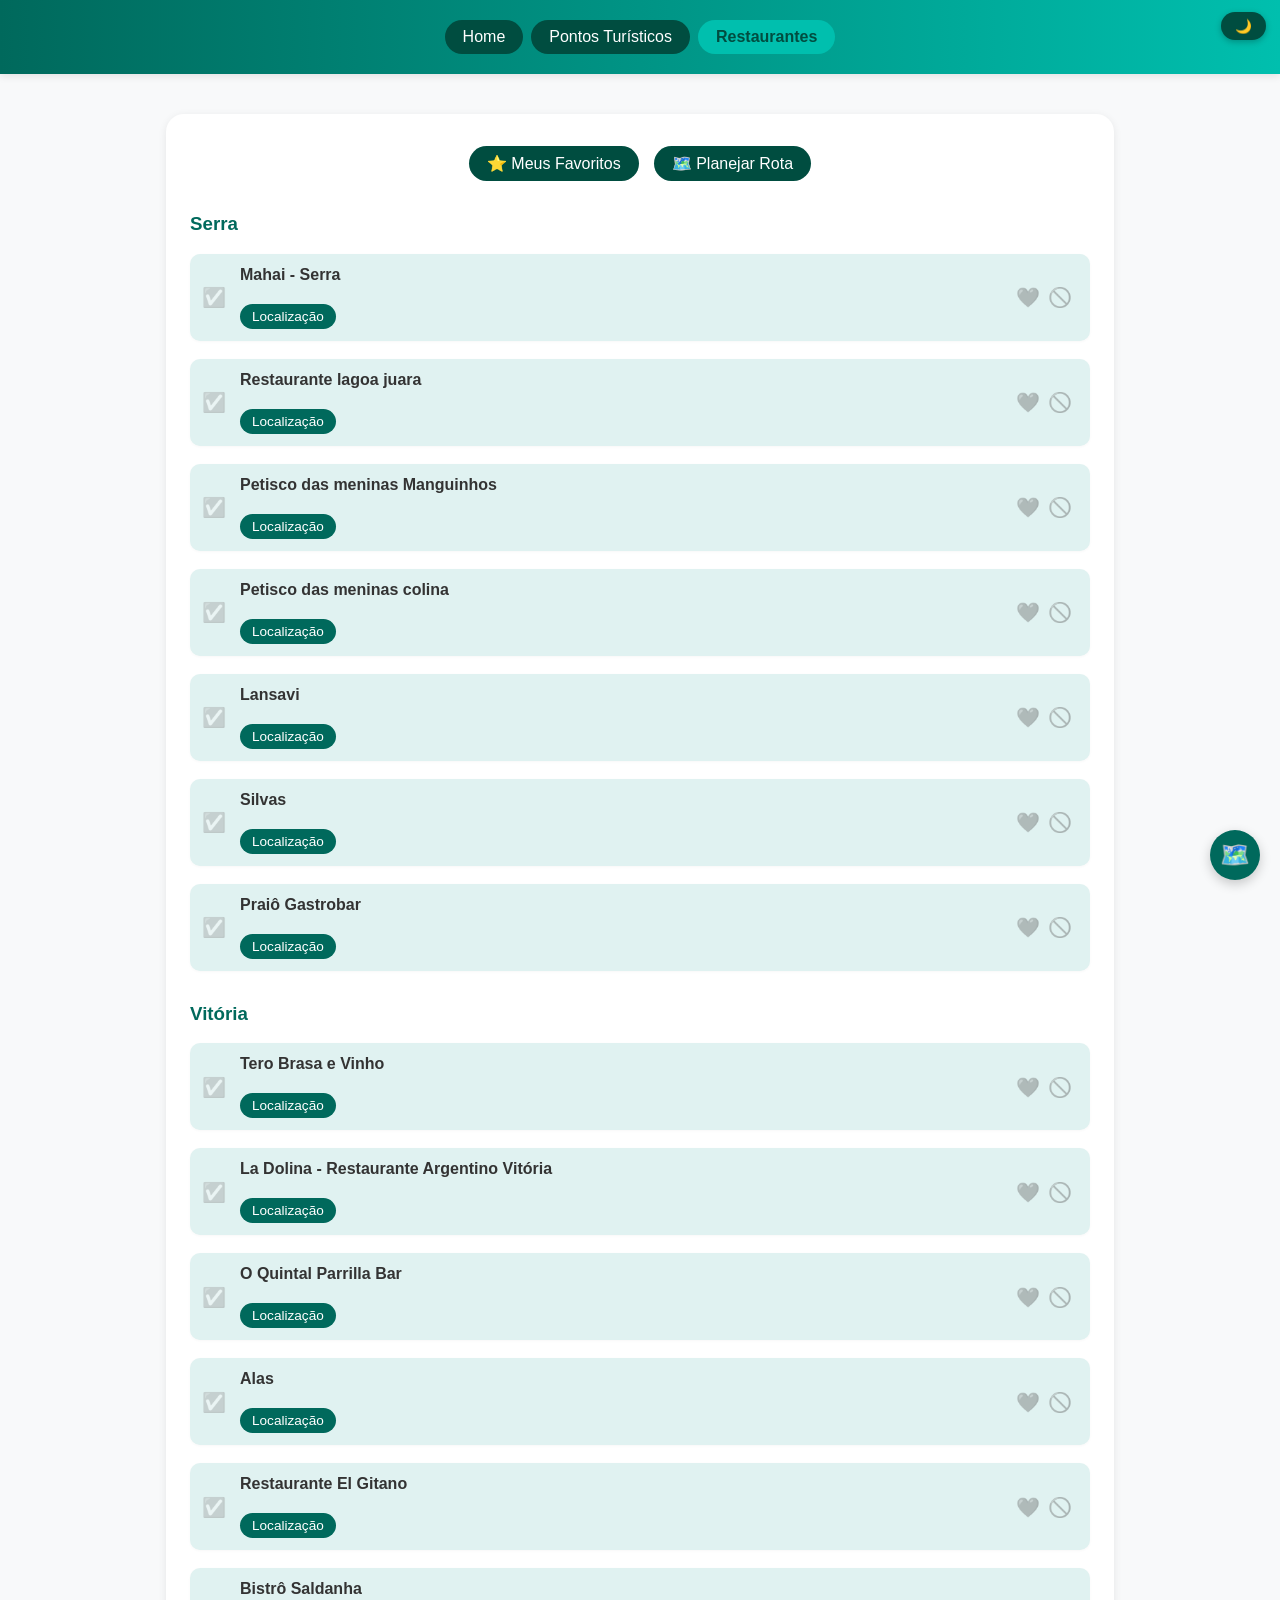
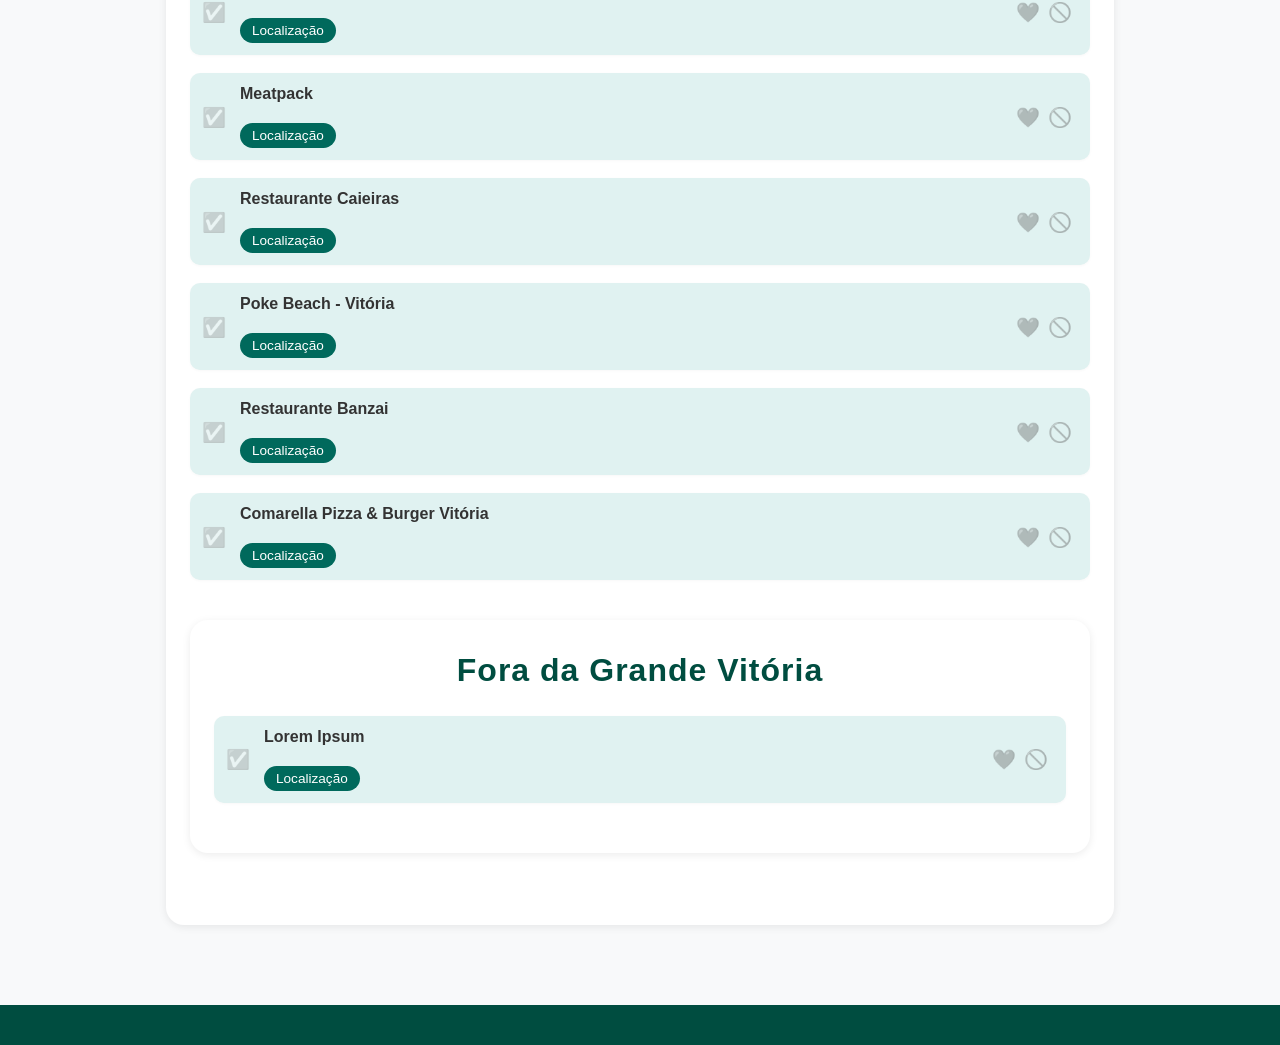
==== OndeComer.html @ a9b18a18 "Add files via upload" ====
<!DOCTYPE html>
<html lang="pt-BR">
<head>
    <meta charset="UTF-8">
    <meta http-equiv="X-UA-Compatible" content="IE=edge">
    <meta name="viewport" content="width=device-width, initial-scale=1.0">
    <link rel="stylesheet" href="style.css">
    <link rel="icon" href="https://cdn-icons-png.flaticon.com/512/684/684908.png">
    <title>Turismo na Grande Vitória</title>
</head>
<body data-page-id="pontos-turisticos">
    <header>
        <nav>
            <a href="index.html">Home</a>
            <a href="OndeVisitar.html">Pontos Turísticos</a>
            <a href="OndeComer.html" class="active" aria-current="page">Restaurantes</a>
            <!--
            <a href="OndeComer.html">Restaurantes</a>
            -->
        </nav>
        <button id="theme-toggle" type="button" aria-label="Alternar tema" aria-pressed="false">🌙</button>
    </header>

    <main>
        <section>
            <div class="main-actions-container">
                <button id="toggle-favorites-btn">⭐ Meus Favoritos</button>
                <button id="toggle-route-mode-btn">🗺️ Planejar Rota</button>
            </div>

            <section id="favorites-section">
                <h3>⭐ Meus Favoritos</h3>
                <ul id="favorites-list"></ul>  
            </section>
            
            <h3>Serra</h3>
            <ul>
                <li data-id="mahai-serra" data-location-name="Mahai - Serra">
                    <button type="button" class="visited-btn" aria-label="Marcar como visitado">✅</button>
                    <strong>Mahai - Serra</strong>
                    <div class="item-actions">
                        <button type="button" class="favorite-btn" aria-label="Favoritar">❤️</button>
                        <button type="button" class="dismiss-btn" aria-label="Não tenho interesse">🚫</button>
                    </div>
                    <div class="link-actions">
                        <a href="https://maps.app.goo.gl/9u9PDhmT35qaN3JGA" target="_blank" rel="noopener noreferrer" class="location-link action-link">Localização</a>
                    </div>
                </li>

                <li data-id="restaurante-lagoa-juara" data-location-name="Restaurante lagoa juara">
                    <button type="button" class="visited-btn" aria-label="Marcar como visitado">✅</button>
                    <strong>Restaurante lagoa juara</strong>
                    <div class="item-actions">
                        <button type="button" class="favorite-btn" aria-label="Favoritar">❤️</button>
                        <button type="button" class="dismiss-btn" aria-label="Não tenho interesse">🚫</button>
                    </div>
                    <div class="link-actions">
                        <a href="https://maps.app.goo.gl/dzH2kt6JW8x4BHqh7" target="_blank" rel="noopener noreferrer" class="location-link action-link">Localização</a>
                    </div>
                </li>

                <li data-id="petisco-das-meninas-manguinhos" data-location-name="Petisco das meninas Manguinhos">
                    <button type="button" class="visited-btn" aria-label="Marcar como visitado">✅</button>
                    <strong>Petisco das meninas Manguinhos</strong>
                    <div class="item-actions">
                        <button type="button" class="favorite-btn" aria-label="Favoritar">❤️</button>
                        <button type="button" class="dismiss-btn" aria-label="Não tenho interesse">🚫</button>
                    </div>
                    <div class="link-actions">
                        <a href="https://maps.app.goo.gl/KuDTHnALbYsLbYgg8" target="_blank" rel="noopener noreferrer" class="location-link action-link">Localização</a>
                    </div>
                </li>

                <li data-id="petisco-das-meninas-colina" data-location-name="Petisco das meninas colina">
                    <button type="button" class="visited-btn" aria-label="Marcar como visitado">✅</button>
                    <strong>Petisco das meninas colina</strong>
                    <div class="item-actions">
                        <button type="button" class="favorite-btn" aria-label="Favoritar">❤️</button>
                        <button type="button" class="dismiss-btn" aria-label="Não tenho interesse">🚫</button>
                    </div>
                    <div class="link-actions">
                        <a href="https://maps.app.goo.gl/Ev2L6FtybhaLygFJ8" target="_blank" rel="noopener noreferrer" class="location-link action-link">Localização</a>
                    </div>
                </li>

                <li data-id="lansavi" data-location-name="Lansavi">
                    <button type="button" class="visited-btn" aria-label="Marcar como visitado">✅</button>
                    <strong>Lansavi</strong>
                    <div class="item-actions">
                        <button type="button" class="favorite-btn" aria-label="Favoritar">❤️</button>
                        <button type="button" class="dismiss-btn" aria-label="Não tenho interesse">🚫</button>
                    </div>
                    <div class="link-actions">
                        <a href="https://maps.app.goo.gl/76QRZrrf56MAmtEj8" target="_blank" rel="noopener noreferrer" class="location-link action-link">Localização</a>
                    </div>
                </li>

                <li data-id="silvas" data-location-name="Silvas">
                    <button type="button" class="visited-btn" aria-label="Marcar como visitado">✅</button>
                    <strong>Silvas</strong>
                    <div class="item-actions">
                        <button type="button" class="favorite-btn" aria-label="Favoritar">❤️</button>
                        <button type="button" class="dismiss-btn" aria-label="Não tenho interesse">🚫</button>
                    </div>
                    <div class="link-actions">
                        <a href="https://maps.app.goo.gl/ZLYqrmrVu4rTkySX8" target="_blank" rel="noopener noreferrer" class="location-link action-link">Localização</a>
                    </div>
                </li>

                <li data-id="praio-gastrobar" data-location-name="Praiô Gastrobar">
                    <button type="button" class="visited-btn" aria-label="Marcar como visitado">✅</button>
                    <strong>Praiô Gastrobar</strong>
                    <div class="item-actions">
                        <button type="button" class="favorite-btn" aria-label="Favoritar">❤️</button>
                        <button type="button" class="dismiss-btn" aria-label="Não tenho interesse">🚫</button>
                    </div>
                    <div class="link-actions">
                        <a href="https://maps.app.goo.gl/hgjKt5ApZU3nyZhv7" target="_blank" rel="noopener noreferrer" class="location-link action-link">Localização</a>
                    </div>
                </li>
            </ul>

            <h3>Vitória</h3>
            <ul>
                <li data-id="tero-brasa-e-vinho" data-location-name="Tero Brasa e Vinho">
                    <button type="button" class="visited-btn" aria-label="Marcar como visitado">✅</button>
                    <strong>Tero Brasa e Vinho</strong>
                    <div class="item-actions">
                        <button type="button" class="favorite-btn" aria-label="Favoritar">❤️</button>
                        <button type="button" class="dismiss-btn" aria-label="Não tenho interesse">🚫</button>
                    </div>
                    <div class="link-actions">
                        <a href="https://maps.app.goo.gl/pFCrJLEk3MzxQfrY6" target="_blank" rel="noopener noreferrer" class="location-link action-link">Localização</a>
                    </div>
                </li>

                <li data-id="la-dolina-restaurante-argentino-vitória" data-location-name="La Dolina - Restaurante Argentino Vitória">
                    <button type="button" class="visited-btn" aria-label="Marcar como visitado">✅</button>
                    <strong>La Dolina - Restaurante Argentino Vitória</strong>
                    <div class="item-actions">
                        <button type="button" class="favorite-btn" aria-label="Favoritar">❤️</button>
                        <button type="button" class="dismiss-btn" aria-label="Não tenho interesse">🚫</button>
                    </div>
                    <div class="link-actions">
                        <a href="https://maps.app.goo.gl/vjGRoHPjh47nDLJJ6" target="_blank" rel="noopener noreferrer" class="location-link action-link">Localização</a>
                    </div>
                </li>

                <li data-id="o-quintal-parrilla-bar" data-location-name="O Quintal Parrilla Bar">
                    <button type="button" class="visited-btn" aria-label="Marcar como visitado">✅</button>
                    <strong>O Quintal Parrilla Bar</strong>
                    <div class="item-actions">
                        <button type="button" class="favorite-btn" aria-label="Favoritar">❤️</button>
                        <button type="button" class="dismiss-btn" aria-label="Não tenho interesse">🚫</button>
                    </div>
                    <div class="link-actions">
                        <a href="https://maps.app.goo.gl/M7S2KbJmAL3hmZDu8" target="_blank" rel="noopener noreferrer" class="location-link action-link">Localização</a>
                    </div>
                </li>

                <li data-id="alas" data-location-name="Alas">
                    <button type="button" class="visited-btn" aria-label="Marcar como visitado">✅</button>
                    <strong>Alas</strong>
                    <div class="item-actions">
                        <button type="button" class="favorite-btn" aria-label="Favoritar">❤️</button>
                        <button type="button" class="dismiss-btn" aria-label="Não tenho interesse">🚫</button>
                    </div>
                    <div class="link-actions">
                        <a href="https://maps.app.goo.gl/ofYtCwFiEyCA5aPV9" target="_blank" rel="noopener noreferrer" class="location-link action-link">Localização</a>
                    </div>
                </li>

                <li data-id="restaurante-el-gitano" data-location-name="Restaurante El Gitano">
                    <button type="button" class="visited-btn" aria-label="Marcar como visitado">✅</button>
                    <strong>Restaurante El Gitano</strong>
                    <div class="item-actions">
                        <button type="button" class="favorite-btn" aria-label="Favoritar">❤️</button>
                        <button type="button" class="dismiss-btn" aria-label="Não tenho interesse">🚫</button>
                    </div>
                    <div class="link-actions">
                        <a href="https://maps.app.goo.gl/9rETdTdtrNFQsE7HA" target="_blank" rel="noopener noreferrer" class="location-link action-link">Localização</a>
                    </div>
                </li>

                <li data-id="bistro-saldanha" data-location-name="Bistrô Saldanha">
                    <button type="button" class="visited-btn" aria-label="Marcar como visitado">✅</button>
                    <strong>Bistrô Saldanha</strong>
                    <div class="item-actions">
                        <button type="button" class="favorite-btn" aria-label="Favoritar">❤️</button>
                        <button type="button" class="dismiss-btn" aria-label="Não tenho interesse">🚫</button>
                    </div>
                    <div class="link-actions">
                        <a href="https://maps.app.goo.gl/h9KtD9sXbGDZZwSeA" target="_blank" rel="noopener noreferrer" class="location-link action-link">Localização</a>
                    </div>
                </li>

                <li data-id="meatpack" data-location-name="Meatpack">
                    <button type="button" class="visited-btn" aria-label="Marcar como visitado">✅</button>
                    <strong>Meatpack</strong>
                    <div class="item-actions">
                        <button type="button" class="favorite-btn" aria-label="Favoritar">❤️</button>
                        <button type="button" class="dismiss-btn" aria-label="Não tenho interesse">🚫</button>
                    </div>
                    <div class="link-actions">
                        <a href="https://maps.app.goo.gl/advBwBxP9KjDiN6EA" target="_blank" rel="noopener noreferrer" class="location-link action-link">Localização</a>
                    </div>
                </li>

                <li data-id="restaurante-caieiras" data-location-name="Restaurante Caieiras">
                    <button type="button" class="visited-btn" aria-label="Marcar como visitado">✅</button>
                    <strong>Restaurante Caieiras</strong>
                    <div class="item-actions">
                        <button type="button" class="favorite-btn" aria-label="Favoritar">❤️</button>
                        <button type="button" class="dismiss-btn" aria-label="Não tenho interesse">🚫</button>
                    </div>
                    <div class="link-actions">
                        <a href="https://maps.app.goo.gl/YEZ66uJsGoF6mLDe7" target="_blank" rel="noopener noreferrer" class="location-link action-link">Localização</a>
                    </div>
                </li>

                <li data-id="poke-beach-vitoria" data-location-name="Poke Beach - Vitória">
                    <button type="button" class="visited-btn" aria-label="Marcar como visitado">✅</button>
                    <strong>Poke Beach - Vitória</strong>
                    <div class="item-actions">
                        <button type="button" class="favorite-btn" aria-label="Favoritar">❤️</button>
                        <button type="button" class="dismiss-btn" aria-label="Não tenho interesse">🚫</button>
                    </div>
                    <div class="link-actions">
                        <a href="https://maps.app.goo.gl/uC8y2P5RDLAihBMB6" target="_blank" rel="noopener noreferrer" class="location-link action-link">Localização</a>
                    </div>
                </li>

                <li data-id="restaurante-banzai" data-location-name="Restaurante Banzai">
                    <button type="button" class="visited-btn" aria-label="Marcar como visitado">✅</button>
                    <strong>Restaurante Banzai</strong>
                    <div class="item-actions">
                        <button type="button" class="favorite-btn" aria-label="Favoritar">❤️</button>
                        <button type="button" class="dismiss-btn" aria-label="Não tenho interesse">🚫</button>
                    </div>
                    <div class="link-actions">
                        <a href="https://maps.app.goo.gl/PVyVTEyEteAytFKS8" target="_blank" rel="noopener noreferrer" class="location-link action-link">Localização</a>
                    </div>
                </li>

                <li data-id="comarella-pizza-burger-vitoria" data-location-name="Comarella Pizza & Burger Vitória">
                    <button type="button" class="visited-btn" aria-label="Marcar como visitado">✅</button>
                    <strong>Comarella Pizza & Burger Vitória</strong>
                    <div class="item-actions">
                        <button type="button" class="favorite-btn" aria-label="Favoritar">❤️</button>
                        <button type="button" class="dismiss-btn" aria-label="Não tenho interesse">🚫</button>
                    </div>
                    <div class="link-actions">
                        <a href="https://maps.app.goo.gl/dGgnDoNMAqm518S38" target="_blank" rel="noopener noreferrer" class="location-link action-link">Localização</a>
                    </div>
                </li>
            </ul>
                <!---
                <li data-id="pedra-da-cebola" 
                    data-location-name="Parque Pedra da Cebola"
                    data-address="R. Ana Vieira de Freitas, s/n - Mata da Praia, Vitória - ES, 29066-190">
                    <button type="button" class="visited-btn" aria-label="Marcar como visitado">✅</button>
                    <strong>Parque Pedra da Cebola</strong>
                    <div class="item-actions">
                        <button type="button" class="favorite-btn" aria-label="Favoritar">❤️</button>
                        <button type="button" class="dismiss-btn" aria-label="Não tenho interesse">🚫</button>
                    </div>
                    <div class="link-actions">
                        <a href="http://googleusercontent.com/maps/google.com/44" 
                            data-embed-url="http://googleusercontent.com/maps/google.com/45" 
                            data-location-name="Parque Pedra da Cebola"
                            target="_blank" 
                            rel="noopener noreferrer" 
                            class="location-link action-link">Localização</a>
                        <a href="https://www.vitoria.es.gov.br/turista/parques-e-pracas/parque-pedra-da-cebola" target="_blank" rel="noopener noreferrer" class="action-link">Site Oficial</a>
                    </div>
                    <span class="desc">Ampla área verde com lagos, parquinhos e espaços para piquenique e lazer.</span>
                    </div>
                </li>
                
                <li data-id="parque-von-schilgen" 
                data-location-name="Parque Von Schilgen"
                data-address="">
                    <button type="button" class="visited-btn" aria-label="Marcar como visitado">✅</button>
                    <strong>Parque Von Schilgen</strong>
                        <div class="item-actions">
                        <button type="button" class="favorite-btn" aria-label="Favoritar">❤️</button>                        
                        <button type="button" class="dismiss-btn" aria-label="Não tenho interesse">🚫</button>
                    </div>
                    <div class="link-actions">
                    <a href="" 
                        data-embed-url="" 
                        data-location-name="Parque Von Schilgen"
                        target="_blank"
                        rel="noopener noreferrer" 
                        class="location-link action-link">Localização</a>
                    <a href="" target="_blank" rel="noopener noreferrer" class="action-link">Site Oficial</a>   
                    </div>
                </li>
                
                <li data-id="catedral-de-vitoria" 
                data-location-name="Catedral de Vitória"
                data-address="">
                    <button type="button" class="visited-btn" aria-label="Marcar como visitado">✅</button>
                    <strong>Catedral de Vitória</strong>
                        <div class="item-actions">
                        <button type="button" class="favorite-btn" aria-label="Favoritar">❤️</button>                        
                        <button type="button" class="dismiss-btn" aria-label="Não tenho interesse">🚫</button>
                    </div>
                    <div class="link-actions">
                    <a href="" 
                        data-embed-url="" 
                        data-location-name="Catedral de Vitória"
                        target="_blank"
                        rel="noopener noreferrer" 
                        class="location-link action-link">Localização</a>
                    <a href="" target="_blank" rel="noopener noreferrer" class="action-link">Site Oficial</a>   
                    </div>
                </li>
                
                <li data-id="parque-botanico-vale" 
                data-location-name="Parque Botânico Vale"
                data-address="">
                    <button type="button" class="visited-btn" aria-label="Marcar como visitado">✅</button>
                    <strong>Parque Botânico Vale</strong>
                        <div class="item-actions">
                        <button type="button" class="favorite-btn" aria-label="Favoritar">❤️</button>                        
                        <button type="button" class="dismiss-btn" aria-label="Não tenho interesse">🚫</button>
                    </div>
                    <div class="link-actions">
                    <a href="https://www." 
                        data-embed-url="" 
                        data-location-name="Parque Botânico Vale"
                        target="_blank"
                        rel="noopener noreferrer" 
                        class="location-link action-link">Localização</a>
                    <a href="" target="_blank" rel="noopener noreferrer" class="action-link">Site Oficial</a>   
                    </div>
                </li>
                
                <li data-id="projeto-tamar" 
                data-location-name="Projeto Tamar"
                data-address="">
                    <button type="button" class="visited-btn" aria-label="Marcar como visitado">✅</button>
                    <strong>Projeto Tamar</strong>
                        <div class="item-actions">
                        <button type="button" class="favorite-btn" aria-label="Favoritar">❤️</button>                        
                        <button type="button" class="dismiss-btn" aria-label="Não tenho interesse">🚫</button>
                    </div>
                    <div class="link-actions">
                    <a href="https://www." 
                        data-embed-url="" 
                        data-location-name="Projeto Tamar"
                        target="_blank"
                        rel="noopener noreferrer" 
                        class="location-link action-link">Localização</a>
                    <a href="" target="_blank" rel="noopener noreferrer" class="action-link">Site Oficial</a>   
                    </div>
                </li>
            
            </ul>

            <h3>Vila Velha</h3>
            <ul>
                
                <li data-id="morro-do-moreno" 
                data-location-name="Morro do Moreno"
                data-address="1056, R. Xavantes, 262 - Praia da Costa, Vila Velha - ES, 29101-190">
                    <button type="button" class="visited-btn" aria-label="Marcar como visitado">✅</button>
                    <strong>Morro do Moreno</strong>
                    <div class="item-actions">
                        <button type="button" class="favorite-btn" aria-label="Favoritar">❤️</button>                        
                        <button type="button" class="dismiss-btn" aria-label="Não tenho interesse">🚫</button>
                    </div>
                    <div class="link-actions">
                    <a href="https://www.google.com/maps/place/Morro+do+Moreno/@-20.3263068,-40.2800384,17z/data=!3m1!4b1!4m6!3m5!1s0xb81652ae6a178b:0xa9fa17d57c1af295!8m2!3d-20.3263068!4d-40.2774635!16s%2Fg%2F1227vjzt?authuser=0&hl=en&entry=ttu&g_ep=EgoyMDI1MDkwOS4wIKXMDSoASAFQAw%3D%3D" 
                        data-embed-url="https://www.google.com/maps/embed?pb=!1m18!1m12!1m3!1d3741.370512696845!2d-40.2774635!3d-20.326306799999998!2m3!1f0!2f0!3f0!3m2!1i1024!2i768!4f13.1!3m3!1m2!1s0xb81652ae6a178b%3A0xa9fa17d57c1af295!2sMorro%20do%20Moreno!5e0!3m2!1sen!2sbr!4v1757952912691!5m2!1sen!2sbr" 
                        data-location-name="Morro do Moreno"
                        target="_blank"
                        rel="noopener noreferrer" 
                        class="location-link action-link">Localização</a>
                    </div>    
                    <span class="desc">Trilha e mirante com vista panorâmica da Grande Vitória</span>
                </li>
                
                <li data-id="convento-da-penha" 
                data-location-name="Convento da Penha"
                data-address="R. Vasco Coutinho - Prainha, Vila Velha - ES, 29100-231">
                    <button type="button" class="visited-btn" aria-label="Marcar como visitado">✅</button>
                    <strong>Convento da Penha</strong>
                        <div class="item-actions">
                        <button type="button" class="favorite-btn" aria-label="Favoritar">❤️</button>                        
                        <button type="button" class="dismiss-btn" aria-label="Não tenho interesse">🚫</button>
                    </div>
                    <div class="link-actions">
                    <a href="https://www.google.com/maps/place/Convento+da+Penha/@-20.3293623,-40.2896439,17z/data=!3m1!4b1!4m6!3m5!1s0xb816498a913f37:0xa2c5411362c10f93!8m2!3d-20.3293623!4d-40.287069!16zL20vMDMwOHE5?authuser=0&hl=en&entry=ttu&g_ep=EgoyMDI1MDkwOS4wIKXMDSoASAFQAw%3D%3D" 
                        data-embed-url="https://www.google.com/maps/embed?pb=!1m18!1m12!1m3!1d3741.2965978569914!2d-40.287068999999995!3d-20.329362300000003!2m3!1f0!2f0!3f0!3m2!1i1024!2i768!4f13.1!3m3!1m2!1s0xb816498a913f37%3A0xa2c5411362c10f93!2sConvento%20da%20Penha!5e0!3m2!1sen!2sbr!4v1757952940912!5m2!1sen!2sbr" 
                        data-location-name="Convento da Penha"
                        target="_blank"
                        rel="noopener noreferrer" 
                        class="location-link action-link">Localização</a>
                    <a href="https://conventodapenha.org.br" target="_blank" rel="noopener noreferrer" class="action-link">Site Oficial</a>   
                    </div>
                </li>
                
                <li data-id="farol-de-santa-luzia" 
                data-location-name="Farol de Santa Luzia"
                data-address="R. Santa Luzia, 2 - Praia da Costa, Vila Velha - ES, 29101-100">
                    <button type="button" class="visited-btn" aria-label="Marcar como visitado">✅</button>
                    <strong>Farol de Santa Luzia</strong>
                        <div class="item-actions">
                        <button type="button" class="favorite-btn" aria-label="Favoritar">❤️</button>                        
                        <button type="button" class="dismiss-btn" aria-label="Não tenho interesse">🚫</button>
                    </div>
                    <div class="link-actions">
                    <a href="https://www.google.com/maps/place/Lighthouse+Santa+Luzia/@-20.3244785,-40.2866188,15z/data=!4m6!3m5!1s0xb817ab83631c57:0xf2d8777238238fe1!8m2!3d-20.3244785!4d-40.2675644!16s%2Fg%2F121qsl7x?authuser=0&hl=en&entry=ttu&g_ep=EgoyMDI1MDkwOS4wIKXMDSoASAFQAw%3D%3D" 
                        data-embed-url="https://www.google.com/maps/embed?pb=!1m14!1m8!1m3!1d14965.658942235417!2d-40.2866188!3d-20.3244785!3m2!1i1024!2i768!4f13.1!3m3!1m2!1s0xb817ab83631c57%3A0xf2d8777238238fe1!2sLighthouse%20Santa%20Luzia!5e0!3m2!1sen!2sbr!4v1757952964027!5m2!1sen!2sbr" 
                        data-location-name="Farol de Santa Luzia"
                        target="_blank"
                        rel="noopener noreferrer" 
                        class="location-link action-link">Localização</a>
                    <a href="https://www.vilavelha.es.gov.br/paginas/turismo-agendamento-de-visitacao-ao-farol-santa-luzia-somente-onibus-de-turismo" target="_blank" rel="noopener noreferrer" class="action-link">Site Gov</a>   
                    </div>
                </li>
                
                <li data-id="praia-secreta" 
                data-location-name="Praia Secreta"
                data-address="Costa Beach, Vila Velha - State of Espírito Santo">
                    <button type="button" class="visited-btn" aria-label="Marcar como visitado">✅</button>
                    <strong>Praia Secreta</strong>
                        <div class="item-actions">
                        <button type="button" class="favorite-btn" aria-label="Favoritar">❤️</button>                        
                        <button type="button" class="dismiss-btn" aria-label="Não tenho interesse">🚫</button>
                    </div>
                    <div class="link-actions">
                    <a href="https://www.google.com/maps/place/R.+Praia+Secreta+-+Praia+da+Costa,+Vila+Velha+-+ES/@-20.325373,-40.2725423,17z/data=!3m1!4b1!4m6!3m5!1s0xb817aa3a9bbd51:0xab92f38aec4b12e5!8m2!3d-20.325373!4d-40.2699674!16s%2Fg%2F11jntl_c0s?authuser=0&hl=en&entry=ttu&g_ep=EgoyMDI1MDkwOS4wIKXMDSoASAFQAw%3D%3D" 
                        data-embed-url="https://www.google.com/maps/embed?pb=!1m18!1m12!1m3!1d3741.3930998974056!2d-40.2699674!3d-20.325373!2m3!1f0!2f0!3f0!3m2!1i1024!2i768!4f13.1!3m3!1m2!1s0xb817aa3a9bbd51%3A0xab92f38aec4b12e5!2sR.%20Praia%20Secreta%20-%20Praia%20da%20Costa%2C%20Vila%20Velha%20-%20ES!5e0!3m2!1sen!2sbr!4v1757953002219!5m2!1sen!2sbr" 
                        data-location-name="Praia Secreta"
                        target="_blank"
                        rel="noopener noreferrer" 
                        class="location-link action-link">Localização</a>    
                    </div>
                </li>

                <li data-id="batalhao-de-infantaria" 
                data-location-name="38º Batalhão de Infantaria"
                data-address="Praia de Piratininga, s/n - Prainha, Vila Velha - ES, 29100-901">
                    <button type="button" class="visited-btn" aria-label="Marcar como visitado">✅</button>
                    <strong>38º Batalhão de Infantaria</strong>
                        <div class="item-actions">
                        <button type="button" class="favorite-btn" aria-label="Favoritar">❤️</button>                        
                        <button type="button" class="dismiss-btn" aria-label="Não tenho interesse">🚫</button>
                    </div>
                    <div class="link-actions">
                        <a href="https://www.google.com/maps/place/38%C2%B0+Batalh%C3%A3o+de+Infantaria+do+Ex%C3%A9rcito+Brasileiro/@-20.324783,-40.2893106,17z/data=!3m1!4b1!4m6!3m5!1s0xb8164ae8fd801b:0xbc51f0d89b68bbb7!8m2!3d-20.324783!4d-40.2867357!16s%2Fg%2F1hc38f6xb?authuser=0&hl=en&entry=ttu&g_ep=EgoyMDI1MDkwOS4wIKXMDSoASAFQAw%3D%3D" 
                            data-embed-url="https://www.google.com/maps/embed?pb=!1m18!1m12!1m3!1d3741.4073705869864!2d-40.2867357!3d-20.324783!2m3!1f0!2f0!3f0!3m2!1i1024!2i768!4f13.1!3m3!1m2!1s0xb8164ae8fd801b%3A0xbc51f0d89b68bbb7!2s38%C2%B0%20Batalh%C3%A3o%20de%20Infantaria%20do%20Ex%C3%A9rcito%20Brasileiro!5e0!3m2!1sen!2sbr!4v1757953042784!5m2!1sen!2sbr" 
                            data-location-name="38º Batalhão de Infantaria"
                            target="_blank"
                            rel="noopener noreferrer" 
                            class="location-link action-link">Localização</a>
                        <a href="https://www.38bi.eb.mil.br/servicos/espaco-cultural-forte-sao-francisco-xavier-da-barra?csrt=14848846816520279570" target="_blank" rel="noopener noreferrer" class="action-link">Site Oficial</a>   
                    </div>
                    <a href="https://www.instagram.com/cafeteriavistadoforte/" target="_blank" rel="noopener noreferrer">☕ Cafeteria Vista do Forte</a>
                    <span class="desc">Visita exige vestimenta adequada</span>
                </li>
                
                <li data-id="museu-vale" 
                data-location-name="Museu Vale"
                data-address="R. Vila Isabel, Vila Velha - ES, 29114-035">
                    <button type="button" class="visited-btn" aria-label="Marcar como visitado">✅</button>
                    <strong>Museu Vale</strong>
                        <div class="item-actions">
                        <button type="button" class="favorite-btn" aria-label="Favoritar">❤️</button>                        
                        <button type="button" class="dismiss-btn" aria-label="Não tenho interesse">🚫</button>
                    </div>
                    <div class="link-actions">
                    <a href="https://www.google.com/maps/place/Vale+Museum/@-20.326723,-40.3478316,17.75z/data=!4m6!3m5!1s0xb83d113ac828e1:0xc5e6358af776d872!8m2!3d-20.3266431!4d-40.3450837!16s%2Fg%2F1231gk8q?authuser=0&hl=en&entry=ttu&g_ep=EgoyMDI1MDkwOS4wIKXMDSoASAFQAw%3D%3D" 
                        data-embed-url="https://www.google.com/maps/embed?pb=!1m14!1m8!1m3!1d3741.3604451322094!2d-40.3478316!3d-20.326723!3m2!1i1024!2i768!4f13.1!3m3!1m2!1s0xb83d113ac828e1%3A0xc5e6358af776d872!2sVale%20Museum!5e0!3m2!1sen!2sbr!4v1757953075556!5m2!1sen!2sbr" 
                        data-location-name="Museu Vale"
                        target="_blank"
                        rel="noopener noreferrer" 
                        class="location-link action-link">Localização</a>
                    <a href="https://museuvale.org" target="_blank" rel="noopener noreferrer" class="action-link">Site Oficial</a>   
                    </div>
                    <span class="desc">Exposições de arte e eventos culturais</span>
                </li>
                
                <li data-id="" 
                data-location-name=""
                data-address="">
                    <button type="button" class="visited-btn" aria-label="Marcar como visitado">✅</button>
                    <strong></strong>
                        <div class="item-actions">
                        <button type="button" class="favorite-btn" aria-label="Favoritar">❤️</button>                        
                        <button type="button" class="dismiss-btn" aria-label="Não tenho interesse">🚫</button>
                    </div>
                    <div class="link-actions">
                    <a href=""
                        data-embed-url=""
                        data-location-name=""
                        target="_blank"
                        rel="noopener noreferrer" 
                        class="location-link action-link">Localização</a>
                    <a href="" target="_blank" rel="noopener noreferrer" class="action-link">Site Oficial</a>   
                    </div>
                </li>
            
            </ul>

            <h3>Serra</h3>
            <ul>
                
                <li data-id="igreja-dos-reis-magos" 
                data-location-name="Igreja dos Reis Magos"
                data-address="Tv. Reis Magos II - Nova Almeida Centro, Serra - ES, 29182-528">
                    <button type="button" class="visited-btn" aria-label="Marcar como visitado">✅</button>
                    <strong>Igreja dos Reis Magos</strong>
                        <div class="item-actions">
                        <button type="button" class="favorite-btn" aria-label="Favoritar">❤️</button>                        
                        <button type="button" class="dismiss-btn" aria-label="Não tenho interesse">🚫</button>
                    </div>
                    <div class="link-actions">
                    <a href="https://www.google.com/maps/place/igreja+dos+reis+magos/data=!4m2!3m1!1s0xb7f12233915ec1:0x7f2c840206b68616?sa=X&ved=1t:155783&ictx=111" 
                    data-embed-url="https://www.google.com/maps/embed?pb=!1m18!1m12!1m3!1d3747.8087331638717!2d-40.1922455!3d-20.0584526!2m3!1f0!2f0!3f0!3m2!1i1024!2i768!4f13.1!3m3!1m2!1s0xb7f12233915ec1%3A0x7f2c840206b68616!2sChurch%20of%20the%20Magi!5e0!3m2!1sen!2sbr!4v1757953100562!5m2!1sen!2sbr" 
                    data-location-name="Igreja dos Reis Magos"
                    target="_blank" 
                    rel="noopener noreferrer" 
                    class="location-link action-link">Localização</a>
                    </div>
                    <span class="desc">Igreja histórica tombada, datada do período colonial</span>
                </li>
            </ul>
        </section>
-->
        <section>
            <h2>Fora da Grande Vitória</h2>
            <ul>
                
                <li data-id="Lorem-Ipsum" 
                data-location-name="Lorem Ipsum"
                data-address="Cidade de Domingos Martins - State of Espírito Santo, 29260-000">
                    <button type="button" class="visited-btn" aria-label="Marcar como visitado">✅</button>
                    <strong>Lorem Ipsum</strong>
                        <div class="item-actions">
                        <button type="button" class="favorite-btn" aria-label="Favoritar">❤️</button>                        
                        <button type="button" class="dismiss-btn" aria-label="Não tenho interesse">🚫</button>
                    </div>
                    <div class="link-actions">
                    <a href="https://www.google.com/maps/place/Domingos+Martins,+State+of+Esp%C3%ADrito+Santo,+29260-000/@-20.3653456,-40.6687556,15z/data=!3m1!4b1!4m6!3m5!1s0xb9b516e21b6539:0x6f177d0d615b9971!8m2!3d-20.3625703!4d-40.6582081!16s%2Fg%2F11bxfzb516?entry=ttu&g_ep=EgoyMDI1MDkwOS4wIKXMDSoASAFQAw%3D%3D" 
                        data-embed-url="https://www.google.com/maps/embed?pb=!1m18!1m12!1m3!1d14961.701303643858!2d-40.6584558!3d-20.365345950000002!2m3!1f0!2f0!3f0!3m2!1i1024!2i768!4f13.1!3m3!1m2!1s0xb9b516e21b6539%3A0x6f177d0d615b9971!2sDomingos%20Martins%2C%20State%20of%20Esp%C3%ADrito%20Santo%2C%2029260-000!5e0!3m2!1sen!2sbr!4v1757953135777!5m2!1sen!2sbr" 
                        data-location-name="Domingos Martins"
                        target="_blank"
                        rel="noopener noreferrer" 
                        class="location-link action-link">Localização</a>    
                    </div>
                </li>
<!--
                <li data-id="pedra-azul" 
                data-location-name="Pedra Azul"
                data-address="Pedra azul, Domingos Martins - State of Espírito Santo, 29260-000">
                    <button type="button" class="visited-btn" aria-label="Marcar como visitado">✅</button>
                    <strong>Pedra Azul</strong>
                        <div class="item-actions">
                        <button type="button" class="favorite-btn" aria-label="Favoritar">❤️</button>                        
                        <button type="button" class="dismiss-btn" aria-label="Não tenho interesse">🚫</button>
                    </div>
                    <div class="link-actions">
                    <a href="https://www.google.com/maps/place/Pico+Pedra+Azul/@-20.4333326,-40.9936331,15z/data=!3m1!4b1!4m6!3m5!1s0xb9985ca2b9de15:0x32d5c4edd38dd1b9!8m2!3d-20.4333333!4d-40.9833333!16s%2Fg%2F1237_xdx?entry=ttu&g_ep=EgoyMDI1MDkxMC4wIKXMDSoASAFQAw%3D%3D" 
                        data-embed-url="https://www.google.com/maps/embed?pb=!1m18!1m12!1m3!1d14955.100550554516!2d-40.99363305194479!3d-20.433332647135437!2m3!1f0!2f0!3f0!3m2!1i1024!2i768!4f13.1!3m3!1m2!1s0xb9985ca2b9de15%3A0x32d5c4edd38dd1b9!2sPico%20Pedra%20Azul!5e0!3m2!1sen!2sbr!4v1757953189602!5m2!1sen!2sbr" 
                        data-location-name="Pedra Azul"
                        target="_blank"
                        rel="noopener noreferrer" 
                        class="location-link action-link">Localização</a>
                    <a href="https://iema.es.gov.br/PEPAZ" target="_blank" rel="noopener noreferrer" class="action-link">Site Gov</a>   
                    </div>
                </li>
                
                <li data-id="mosteiro-zen" 
                data-location-name="Mosteiro Zen (Buda)"
                data-address="Jardim Zen - Parque Niwa Renpo Zenji - BR-101, 740 - Pendanga, Ibiraçu - ES, 29670-000">
                    <button type="button" class="visited-btn" aria-label="Marcar como visitado">✅</button>
                    <strong>Mosteiro Zen (Buda)</strong>
                        <div class="item-actions">
                        <button type="button" class="favorite-btn" aria-label="Favoritar">❤️</button>                        
                        <button type="button" class="dismiss-btn" aria-label="Não tenho interesse">🚫</button>
                    </div>
                    <div class="link-actions">
                    <a href="https://www.google.com/maps/place/Mosteiro+ZEN/@-19.8744495,-40.3971541,14.17z/data=!4m6!3m5!1s0xb79594af950b25:0x9022edda28395277!8m2!3d-19.865873!4d-40.3826935!16s%2Fg%2F11rkdqm5ft?entry=ttu&g_ep=EgoyMDI1MDkwOS4wIKXMDSoASAFQAw%3D%3D" 
                        data-embed-url="https://www.google.com/maps/embed?pb=!1m14!1m8!1m3!1d30017.472263516305!2d-40.3971541!3d-19.8744495!3m2!1i1024!2i768!4f13.1!3m3!1m2!1s0xb79594af950b25%3A0x9022edda28395277!2sMosteiro%20ZEN!5e0!3m2!1sen!2sbr!4v1757953298510!5m2!1sen!2sbr" 
                        data-location-name="Mosteiro Zen (Buda)"
                        target="_blank"
                        rel="noopener noreferrer" 
                        class="location-link action-link">Localização</a>
                    <a href="https://mosteirozen.com.br/?page_id=682" target="_blank" rel="noopener noreferrer" class="action-link">Site Oficial</a>   
                    </div>
                    <span class="desc">Acesso à área externa onde fica o Buda gigante é gratuita. Para entrar no mosteiro, a entrada custa R$20,00.</span>
                </li>
            </ul>
        </section>
    
        <section>
                    <h3>Em Branco</h3>
            <ul>
                
                <li data-id="" 
                data-location-name=""
                data-address="">
                    <button type="button" class="visited-btn" aria-label="Marcar como visitado">✅</button>
                    <strong></strong>
                        <div class="item-actions">
                        <button type="button" class="favorite-btn" aria-label="Favoritar">❤️</button>                        
                        <button type="button" class="dismiss-btn" aria-label="Não tenho interesse">🚫</button>
                    </div>
                    <div class="link-actions">
                    <a href=""
                        data-embed-url=""
                        data-location-name=""
                        target="_blank"
                        rel="noopener noreferrer" 
                        class="location-link action-link">Localização</a>
                    <a href="" target="_blank" rel="noopener noreferrer" class="action-link">Site Oficial</a>   
                    </div>
                </li>
                
                <li data-id="" 
                data-location-name=""
                data-address="">
                    <button type="button" class="visited-btn" aria-label="Marcar como visitado">✅</button>
                    <strong></strong>
                        <div class="item-actions">
                        <button type="button" class="favorite-btn" aria-label="Favoritar">❤️</button>                        
                        <button type="button" class="dismiss-btn" aria-label="Não tenho interesse">🚫</button>
                    </div>
                    <div class="link-actions">
                    <a href=""
                        data-embed-url=""
                        data-location-name=""
                        target="_blank"
                        rel="noopener noreferrer" 
                        class="location-link action-link">Localização</a>
                    <a href="" target="_blank" rel="noopener noreferrer" class="action-link">Site Oficial</a>   
                    </div>
                </li>
            </ul>
        </section>
    -->
    </main>
    <footer>
        <!-- <p>🌎 Projeto de Lucas - Turismo na Grande Vitória</p> -->
    </footer>
    <button id="back-to-top" title="Voltar ao topo">⬆️</button>

        <div class="map-icon-toggle" role="button" aria-label="Abrir mapa" tabindex="0">
            🗺️
        </div>
        
        <div class="map-modal-overlay">
            <div class="map-modal-content">
                <button class="map-close-btn">×</button>
                <h3 id="map-modal-title">Mapa</h3> 
                <div class="map-responsive">
                    <iframe src="https://www.google.com/maps/d/u/0/embed?mid=1ik6C1K6StANmTeuBqgxgQaBfX-MMM8E&ehbc=2E312F&noprof=1" style="border:0;" allowfullscreen="" loading="lazy" referrerpolicy="no-referrer-when-downgrade"></iframe>
                </div>

                <a href="#" target="_blank" rel="noopener noreferrer" class="map-button">
                    Abrir no Google Maps
                </a>
            </div>
        </div>
        <button id="generate-route-fab" class="route-fab">
        Criar Rota (<span id="route-item-count">0</span>)
    </button>
    <script src="script.js"></script>

</body>
</html>
---- style.css ----
/* --- Paleta de Cores e Variáveis Globais --- */
/* Definir as cores aqui permite reutilizá-las em todo o site. Se quiser mudar o tema, basta alterar aqui. */
:root {
    --primary: #00695c;      /* Verde principal */
    --primary-dark: #004d40; /* Verde escuro para textos e fundos de botões */
    --accent: #00bfae;      /* Verde claro para destaques e efeitos hover */
    --background: #f8f9fa;  /* Cinza muito claro para o fundo da página */
    --white: #fff;           /* Branco */
    --shadow: 0 2px 8px rgba(0,0,0,0.08); /* Sombra suave padrão */
}

/* --- Estilos de Base --- */
/* Regras fundamentais que se aplicam a toda a página. */
html {
    background-color: var(--background); /* Garante que a cor de fundo cubra 100% da janela */
}
body {
    display: flex;             /* Ativa o layout flexbox para o corpo da página */
    flex-direction: column;    /* Organiza os elementos principais (header, main, footer) em uma coluna */
    min-height: 100vh;         /* Garante que a página tenha no mínimo a altura da tela (técnica do "sticky footer") */
    font-family: 'Segoe UI', Arial, sans-serif; /* Fonte padrão */
    background: var(--background);
    color: #333;
    margin: 0;
    padding: 0;
}
main {
    flex: 1; /* Faz o conteúdo principal esticar-se para empurrar o rodapé para o fundo */
}

/* --- Cabeçalho e Navegação --- */
header {
    position: sticky; /* Faz o cabeçalho ficar fixo no topo ao rolar a página */
    top: 0;
    z-index: 1001; /* Garante que o cabeçalho fique acima do conteúdo, mas abaixo do pop-up do mapa */
    background: linear-gradient(90deg, var(--primary), var(--accent));
    padding: 20px;
    box-shadow: 0 2px 8px rgba(0, 0, 0, 0.1);
}
nav {
    display: flex;
    justify-content: center; /* Centraliza os botões de navegação */
    flex-wrap: nowrap;     /* Impede que os botões quebrem a linha em telas pequenas */
    gap: 8px;              /* Espaço entre os botões */
    margin: 0 10px;
}
nav a {
    color: var(--white);
    background: var(--primary-dark);
    padding: 8px 18px;
    border-radius: 20px;
    text-decoration: none;
    font-weight: 500;
    transition: background 0.2s, color 0.2s;
    white-space: nowrap; /* Impede que o texto dentro do botão se parta em duas linhas */
}
/* Efeito para quando o mouse passa por cima ou o link está ativo */
nav a:hover, nav a.active {
    background: var(--accent);
    color: var(--primary-dark);
    font-weight: bold;
}

/* --- Bloco "Hero" (Página Inicial) --- */
.hero {
    max-width: 950px; margin: 40px auto; background: var(--white); padding: 0;
    border-radius: 18px; box-shadow: var(--shadow); overflow: hidden;
    display: flex; flex-wrap: wrap; align-items: stretch;
}
.hero-img {
    flex: 1 1 320px; min-width: 260px;
    background: url('https://blog.aguiabranca.com.br/wp-content/uploads/2024/02/vila-velha_convento_2_tadeu-bianconi-scaled-1-1024x725.jpg') center center/cover no-repeat;
    min-height: 260px;
}
.hero-content {
    flex: 1 1 50%; padding: 32px 40px; display: flex;
    flex-direction: column; justify-content: center;
}
.hero-btns {
    display: flex; flex-direction: column; gap: 18px;
    align-items: stretch; margin-top: 28px;
}
.hero-btns a {
    background: var(--primary); color: var(--white); padding: 16px 24px;
    border-radius: 18px; font-size: 1.2rem; font-weight: bold;
    text-align: center; text-decoration: none; box-shadow: var(--shadow);
    transition: background 0.2s, transform 0.2s;
}
.hero-btns a:hover {
    background: var(--accent); color: var(--primary-dark); transform: translateY(-2px);
}

/* --- Estilos de Conteúdo Geral --- */
section {
    max-width: 900px; margin: 40px auto; background: var(--white);
    padding: 32px 24px; border-radius: 18px; box-shadow: var(--shadow);
}
h2 {
    text-align: center; margin-top: 0; color: var(--primary-dark);
    font-size: 2rem; letter-spacing: 1px;
}
h3 {
    margin-top: 32px; color: var(--primary);
}
ul {
    list-style: none; padding: 0;
}
li {
    font-weight: 500; 
    margin: 18px 0; 
    background: #e0f2f1;
    border-radius: 10px; 
    padding: 12px 90px 12px 50px;
    box-shadow: 0 1px 3px rgba(0,0,0,0.03); 
    position: relative;
    flex-wrap: wrap;
    display: flex;
    align-items: center;
    gap: 12px;
    transition: background .2s, box-shadow .2s;
}

li:hover { 
    background:#d5ecea; 
}

/* Dark mode */
body.dark-mode .route-planning-mode li.is-selected {
    background: #21524c;
    box-shadow: 0 0 0 3px var(--accent);
}
body.dark-mode .route-planning-mode li.is-selected:hover {
    background: #21524c;
    box-shadow: 0 0 0 3px var(--accent);
}

/* Se já usa li.is-favorited com box-shadow, manter a borda por cima */
.route-planning-mode li.is-favorited.is-selected::after {
    border-color: var(--accent);
}

/* Container para os botões de link dentro de um <li> */
.link-actions {
    margin-top: 8px;
}

/* Estilo para os novos botões de link */
.action-link {
    display: inline-block; /* Permite aplicar padding e margin */
    background: var(--primary);
    color: var(--white);
    padding: 5px 12px;
    border-radius: 16px; /* Bordas arredondadas */
    font-size: 0.85rem;
    font-weight: 500;
    text-decoration: none;
    margin-right: 8px;
    transition: background 0.2s;
}

.action-link:hover {
    background: var(--accent);
    color: var(--primary-dark);
    text-decoration: none; /* Remove o sublinhado ao passar o mouse */
}

a {
    color: var(--primary); text-decoration: none;
    font-weight: 500; transition: color 0.2s;
}
a:hover {
    color: var(--accent); text-decoration: underline;
}
.desc {
    display: block; color: #555; font-weight: 400;
    margin-top: 4px; font-size: 0.98em;
}

/* --- Componente do Mapa (Modal e Ícone) --- */
/* Ícone do Mapa (o de baixo) */
.map-icon-toggle {
    position: fixed;
    bottom: 20px; /* Distância da base da tela */
    right: 20px;
    z-index: 998;
    
    /* Tamanho Padrão */
    width: 50px;
    height: 50px;
    font-size: 1.5rem; 

    /* ...outros estilos que já estavam corretos... */
    background-color: var(--primary);
    color: var(--white);
    border: none;
    border-radius: 50%;
    display: flex;
    align-items: center;
    justify-content: center;
    cursor: pointer;
    box-shadow: 0 4px 12px rgba(0,0,0,0.2);
    transition: transform 0.2s, box-shadow 0.2s;
}
.map-icon-toggle:hover {
    transform: scale(1.1); box-shadow: var(--shadow);
}
.map-modal-overlay {
    position: fixed; top: 0; left: 0; width: 100%; height: 100%;
    background: rgba(0, 0, 0, 0.7); display: flex; align-items: center;
    justify-content: center; opacity: 0; pointer-events: none;
    transition: opacity 0.3s ease; z-index: 1002; /* Ordem: Pop-up do mapa (topo de tudo) */
}
/* Classe adicionada via JavaScript para tornar o modal visível */
.map-modal-overlay.is-visible {
    opacity: 1; pointer-events: auto;
}
.map-modal-content {
    background: var(--white); padding: 20px; border-radius: 12px;
    width: 90%; max-width: 800px; position: relative;
    transform: scale(0.9); transition: transform 0.3s ease;
}
.map-modal-overlay.is-visible .map-modal-content {
    transform: scale(1);
}
.map-close-btn {
    position: absolute; top: -10px; right: -10px; background: var(--primary-dark);
    color: white; border: none; border-radius: 50%; width: 30px; height: 30px;
    font-size: 1.5rem; line-height: 30px; text-align: center; cursor: pointer;
    box-shadow: var(--shadow);
}
#map-modal-title {
    text-align: center; margin-top: 0; margin-bottom: 15px; color: var(--primary-dark);
}
.map-responsive {
    position: relative; width: 100%; padding-bottom: 56.25%; /* Truque para manter a proporção 16:9 */
    height: 0; overflow: hidden; border-radius: 12px;
}
.map-responsive iframe {
    position: absolute; top: 0; left: 0; width: 100%; height: 100%; border: 0;
}

/* --- ESTRUTURA E ALINHAMENTO DOS ITENS DA LISTA --- */

/* 2. O nome do lugar */
li > strong {
    flex-grow: 1; /* Empurra os botões para a extrema direita */
}

/* 3. Botão de Check (Esquerda) */
.visited-btn {
    position: absolute;
    left: 12px;
    top: 50%;
    transform: translateY(-50%);
    
    /* Estilos base do botão */
    background: none; border: none; padding: 0;
    font-size: 1.2rem; cursor: pointer; opacity: 0.4;
    filter: grayscale(1); transition: all 0.2s ease-in-out;
}

/* 4. Grupo de botões de Favorito/Ignorar (Direita) */
.item-actions {
    position: absolute;
    right: 18px;
    top: 50%;
    transform: translateY(-50%);
    
    display: inline-flex;
    gap: 8px;
}

/* 5. Botões de Favorito/Ignorar (Dentro do .item-actions) */
.favorite-btn,
.dismiss-btn {
    background: none; border: none; padding: 0;
    font-size: 1.2rem; cursor: pointer; opacity: 0.4;
    filter: grayscale(1); transition: all 0.2s ease-in-out;
}

/* 6. Links e Descrição (Força a quebra para a linha de baixo) */
li > a,
li > .desc,
.link-actions {
    flex-basis: 100%;
    margin-top: 8px;
}

/* --- ESTADOS DOS ITENS E BOTÕES (ATIVADOS VIA JS) --- */

/* Efeito no LI quando marcado como VISITADO */
li.is-visited {
    opacity: 0.7;
}
li.is-visited > strong { 
    text-decoration: line-through;
    color: #555;
}

/* Efeito no LI quando marcado como IGNORADO */
li.is-dismissed {
    opacity: 0.5;
    filter: grayscale(1);
}

/* Efeito para TODOS os botões quando seu estado correspondente está ativo */
li.is-visited .visited-btn,
li.is-favorited .favorite-btn,
li.is-dismissed .dismiss-btn {
    opacity: 1;
    filter: grayscale(0);
}

/* --- SEÇÃO DE FAVORITOS E OUTROS BOTÕES --- */

/* Botões no painel de controle superior (Favoritos e Planejar Rota) */
#toggle-favorites-btn, #toggle-route-mode-btn {
    background: var(--primary-dark);
    color: var(--white);
    padding: 8px 18px;
    border-radius: 20px;
    border: none;
    font-size: 1rem;
    font-weight: 500;
    cursor: pointer;
    transition: background 0.2s;
}

/* Efeito HOVER unificado para todos eles */
#toggle-favorites-btn:hover, 
#toggle-route-mode-btn:hover {
    background: var(--accent);
    color: var(--primary-dark);
}

#favorites-section {
    display: none;
    border-top: 1px solid #eee; margin-top: 32px; padding-top: 24px;
}
#favorites-section.is-visible { display: block; }
#favorites-list .empty-message {
    text-align: center; color: #777; background: none; box-shadow: none; padding: 20px;
}
#favorites-list li { display: flex; align-items: center; gap: 15px; }
#favorites-list input[type="checkbox"] { min-width: 18px; min-height: 18px; }

/* --- Botão Voltar ao Topo --- */
#back-to-top {
    display: none; /* Começa escondido por padrão */
    position: fixed; /* Fica fixo na tela durante o scroll */
    bottom: 80px; /* Distância da base (para não sobrepor o ícone do mapa) */
    right: 20px;  /* Distância da direita */
    z-index: 999; /* Garante que fique acima do conteúdo */
    
    /* Estilos visuais */
    width: 50px;
    height: 50px;
    font-size: 1.5rem;
    background-color: var(--primary-dark);
    color: var(--white);
    border: none;
    border-radius: 50%;
    cursor: pointer;
    
    /* Centraliza o ícone dentro do botão */
    display: flex;
    align-items: center;
    justify-content: center;
    
    box-shadow: 0 4px 12px rgba(0,0,0,0.2);
    transition: opacity 0.3s, transform 0.3s;
}

#back-to-top:hover {
    opacity: 0.8;
    transform: translateY(-2px);
}
/* --- Rodapé --- */
footer {
    background: var(--primary-dark); /* Fundo verde escuro, para combinar com o site */
    color: #e0e0e0; /* Cor de texto clara */
    text-align: center;
    padding: 20px;
    margin-top: 40px; /* Cria um espaço entre o conteúdo principal e o rodapé */
}
footer a {
    color: #b2dfdb; /* Verde claro para links no rodapé */
    text-decoration: none;
    font-weight: 500;
}
footer a:hover {
    text-decoration: underline;
    color: var(--accent);
}

/* Acessibilidade: foco visível consistente */
:where(a, button, .visited-btn, .favorite-btn, .dismiss-btn, .map-icon-toggle, .route-fab, input, select, textarea)
:focus-visible {
    outline: 3px solid var(--accent);
    outline-offset: 2px;
    border-radius: 6px;
}

/* Opcional: remover o contorno padrão no clique do mouse sem afetar teclado */
:focus:not(:focus-visible) {
    outline: none;
}
/* --- RESPONSIVIDADE --- */
@media (max-width: 700px) {
    section { padding: 18px 6vw; margin: 24px 2vw 0 2vw; }
    h2 { font-size: 1.5rem; }
    nav a { padding: 7px 12px; font-size: 0.9rem; }
}
/* Contêiner para os botões de ação principais */
.main-actions-container {
    display: flex;
    justify-content: center;
    gap: 15px;
    margin-bottom: 20px; /* Adiciona um espaço antes da lista de locais */
}

/* --- Estilos do Modo de Planejamento de Rota --- */

/* Quando o body tem a classe 'route-planning-mode', estes estilos são ativados */

/* Esconde o botão de rota antigo quando o modo novo está ativo */
.route-planning-mode #create-route-btn {
    display: none;
}

/* 1. Muda o cursor para indicar que os itens da lista são clicáveis */
.route-planning-mode li[data-id] {
    cursor: pointer;
    transition: transform 0.2s ease, box-shadow 0.2s ease;
}

/* 2. Adiciona um efeito de "levantar" ao passar o mouse por cima */
.route-planning-mode li[data-id]:hover {
    transform: translateY(-2px);
    box-shadow: 0 4px 12px rgba(0, 0, 0, 0.1);
}

/* 3. Esconde os botões de ação originais para não confundir */
.route-planning-mode .item-actions,
.route-planning-mode .visited-btn {
    opacity: 0.2;
    pointer-events: none; /* Desativa cliques nos botões antigos */
}

/* --- Botão Flutuante (FAB) de Gerar Rota --- */
.route-fab {
    display: none; /* Começa escondido */
    position: fixed;
    bottom: 20px;
    left: 50%;
    transform: translateX(-50%); /* Truque para centralizar perfeitamente */
    z-index: 1000;
    
    padding: 12px 24px;
    font-size: 1.1rem;
    font-weight: bold;
    background-color: var(--accent);
    color: var(--primary-dark);
    border: none;
    border-radius: 30px;
    cursor: pointer;
    box-shadow: 0 4px 15px rgba(0,0,0,0.25);
    transition: all 0.3s ease;
}

/* Mostra o botão APENAS quando o modo de planejamento está ativo */
.route-planning-mode .route-fab {
    display: block;
}

/* === Dark Mode ===================================================== */
#theme-toggle {
    position: absolute;
    top: 12px;
    right: 14px;
    background: var(--primary-dark);
    color: var(--white);
    border: none;
    padding: 6px 14px;
    border-radius: 20px;
    font-size: 0.85rem;
    cursor: pointer;
    box-shadow: 0 2px 6px rgba(0,0,0,0.25);
    transition: background .2s;
}
#theme-toggle:hover { background: var(--accent); color: var(--primary-dark); }

body.dark-mode {
    --background:#0f1f1d;
    --white:#142826;
    --primary:#00bfae;
    --primary-dark:#008d7d;
    --accent:#26ffd8;
    color:#d9f6f2;
}
body.dark-mode header {
    background: linear-gradient(90deg,#004d45,#00bfae);
}
body.dark-mode section,
body.dark-mode .hero,
body.dark-mode .map-modal-content {
    background: var(--white);
}
body.dark-mode li {
    background:#1d3a37;
    color:#d9f6f2;
}
body.dark-mode li:hover {
    background:#224743;
}

body.dark-mode nav a {
    background:#0f3b36;
    color:#d9f6f2;
}
body.dark-mode nav a:hover,
body.dark-mode nav a.active {
    background:var(--accent);
    color:#0d2d28;
}
body.dark-mode .action-link {
    background:#0f3b36;
    color:#d9f6f2;
}
body.dark-mode .action-link:hover {
    background:var(--accent);
    color:#0d2d28;
}
body.dark-mode #back-to-top,
body.dark-mode .map-icon-toggle,
body.dark-mode .route-fab {
    box-shadow:0 4px 15px rgba(0,0,0,0.6);
}
body.dark-mode footer {
    background:#082422;
    color:#b9e9e3;
}
body.dark-mode a { color: var(--accent); }
body.dark-mode a:hover { color:#7affeb; }

/* Legibilidade: no modo claro, texto escuro quando o item selecionado tem fundo claro */
body:not(.dark-mode) .route-planning-mode li.is-selected,
body:not(.dark-mode) .route-planning-mode li.is-selected:hover {
    color: #0d2d28;
}

body:not(.dark-mode) .route-planning-mode li.is-selected > strong,
body:not(.dark-mode) .route-planning-mode li.is-selected .desc,
body:not(.dark-mode) .route-planning-mode li.is-selected a {
    color: #0d2d28 !important;
}

/* Hover dos links dentro do item selecionado (modo claro) */
body:not(.dark-mode) .route-planning-mode li.is-selected a:hover {
    color: #08302b !important;
}

/* Seleção consistente e legível no Planejar Rota */
body.route-planning-mode:not(.dark-mode) li.is-selected,
body.route-planning-mode:not(.dark-mode) li.is-selected:hover,
body.route-planning-mode:not(.dark-mode) li.is-selected:focus {
    background: #d5f6f2 !important;
    box-shadow: 0 0 0 3px var(--accent) !important;
    color: #0d2d28 !important; /* texto escuro no fundo claro */
}
body.route-planning-mode:not(.dark-mode) li.is-selected > strong,
body.route-planning-mode:not(.dark-mode) li.is-selected .desc,
body.route-planning-mode:not(.dark-mode) li.is-selected a {
    color: #0d2d28 !important;
}
body.route-planning-mode:not(.dark-mode) li.is-selected .action-link {
    color: var(--white) !important;
    background: var(--primary) !important;
}
body.route-planning-mode:not(.dark-mode) li.is-selected .action-link:hover {
    color: var(--primary-dark) !important;
    background: var(--accent) !important;
}

/* Se quiser manter os demais links escuros dentro do item selecionado (exceto .action-link) */
body.route-planning-mode:not(.dark-mode) li.is-selected a:not(.action-link),
body.route-planning-mode:not(.dark-mode) li.is-selected a:not(.action-link):hover {
    color: #0d2d28 !important;
}

body.dark-mode.route-planning-mode li.is-selected,
body.dark-mode.route-planning-mode li.is-selected:hover,
body.dark-mode.route-planning-mode li.is-selected:focus {
    background: #21524c !important;
    box-shadow: 0 0 0 3px var(--accent) !important;
    color: #d9f6f2 !important; /* texto claro no fundo escuro */
}
body.dark-mode.route-planning-mode li.is-selected > strong,
body.dark-mode.route-planning-mode li.is-selected .desc,
body.dark-mode.route-planning-mode li.is-selected a {
    color: #d9f6f2 !important;
}
/* Links dentro do item selecionado em dark mode ficam em destaque ao hover */
body.dark-mode.route-planning-mode li.is-selected a:hover {
    color: var(--accent) !important;
}

/* Mantém a borda/realce mesmo em hover (sem “piscar” o fundo) */
body.route-planning-mode li.is-selected:hover::after {
    content: "";
    position: absolute;
    inset: 0;
    border: 3px solid var(--accent);
    border-radius: 10px;
    pointer-events: none;
}

/* Correção: não escurecer os botões .action-link dentro do item selecionado (modo claro) */
body:not(.dark-mode) .route-planning-mode li.is-selected a:not(.action-link),
body:not(.dark-mode) .route-planning-mode li.is-selected a:not(.action-link):hover {
    color: #0d2d28 !important;
}

body:not(.dark-mode) .route-planning-mode li.is-selected .action-link {
    color: var(--white) !important;
    background: var(--primary) !important;
}
body:not(.dark-mode) .route-planning-mode li.is-selected .action-link:hover {
    color: var(--primary-dark) !important;
    background: var(--accent) !important;
}
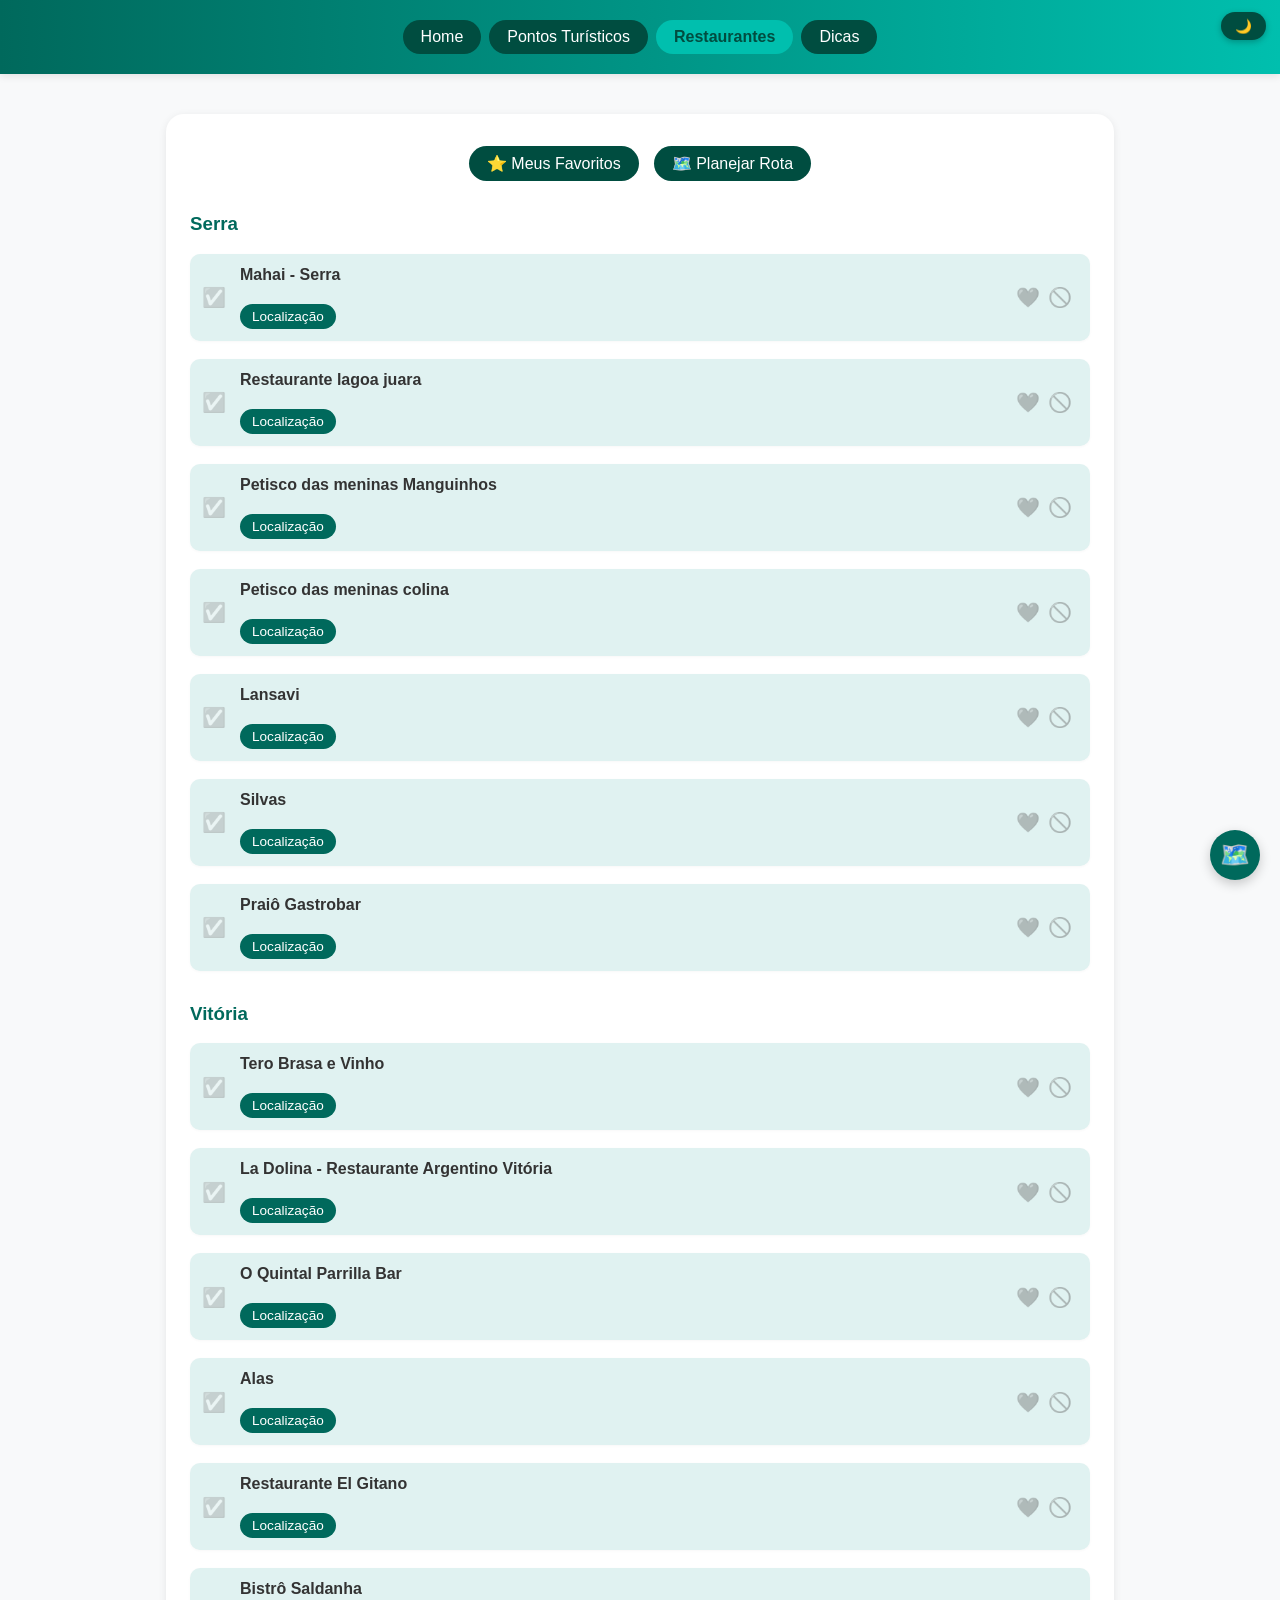
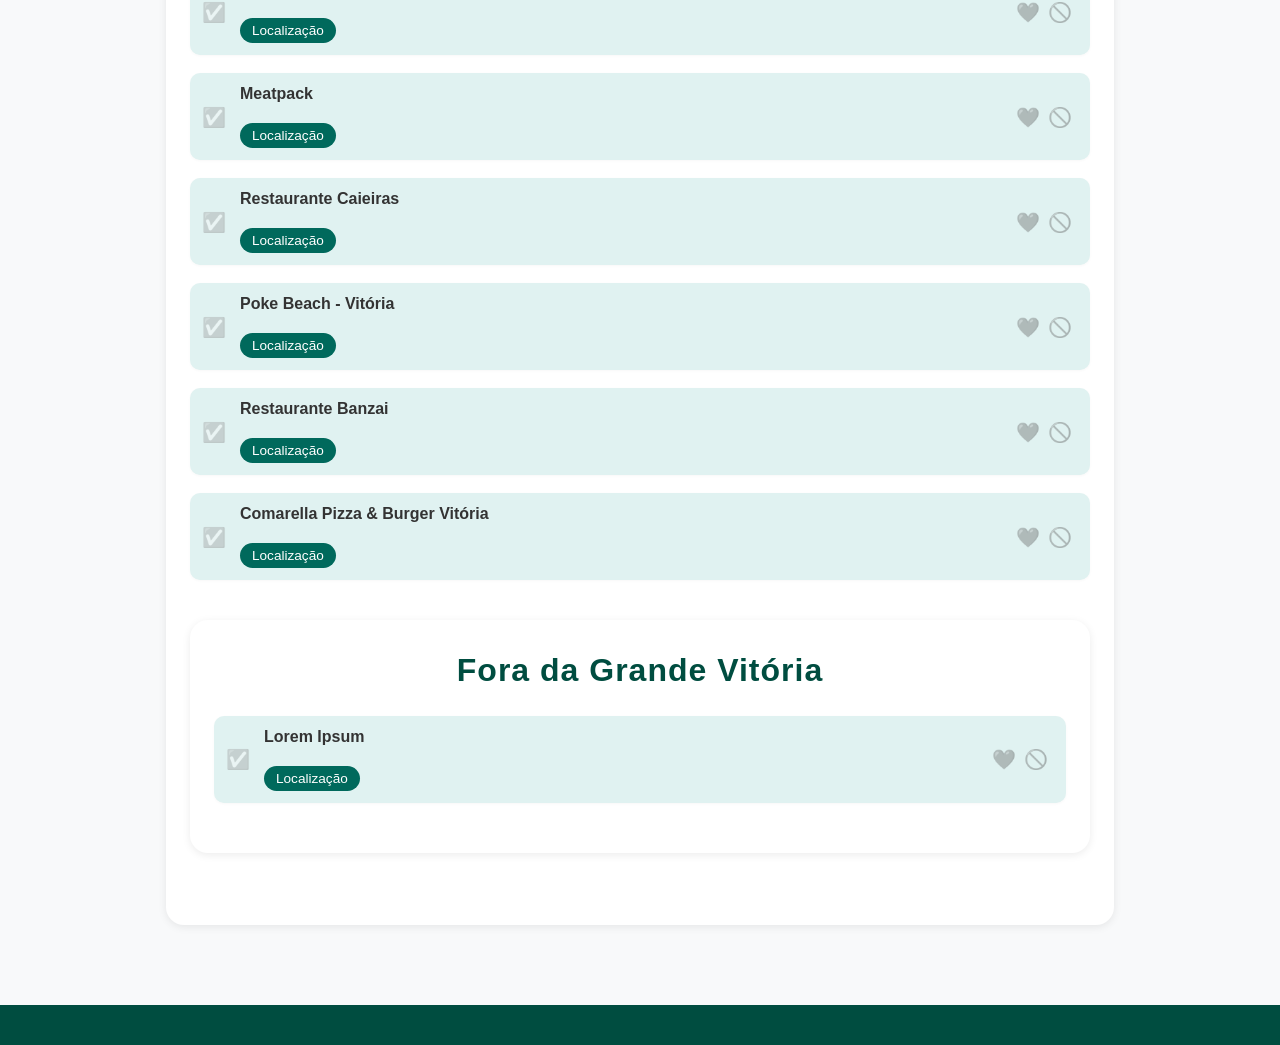
==== commit 21e882f8: "Add files via upload" ====
--- a/OndeComer.html
+++ b/OndeComer.html
@@ -14,6 +14,7 @@
             <a href="index.html">Home</a>
             <a href="OndeVisitar.html">Pontos Turísticos</a>
             <a href="OndeComer.html" class="active" aria-current="page">Restaurantes</a>
+            <a href="OndeIrDicas.html">Dicas</a>
             <!--
             <a href="OndeComer.html">Restaurantes</a>
             -->
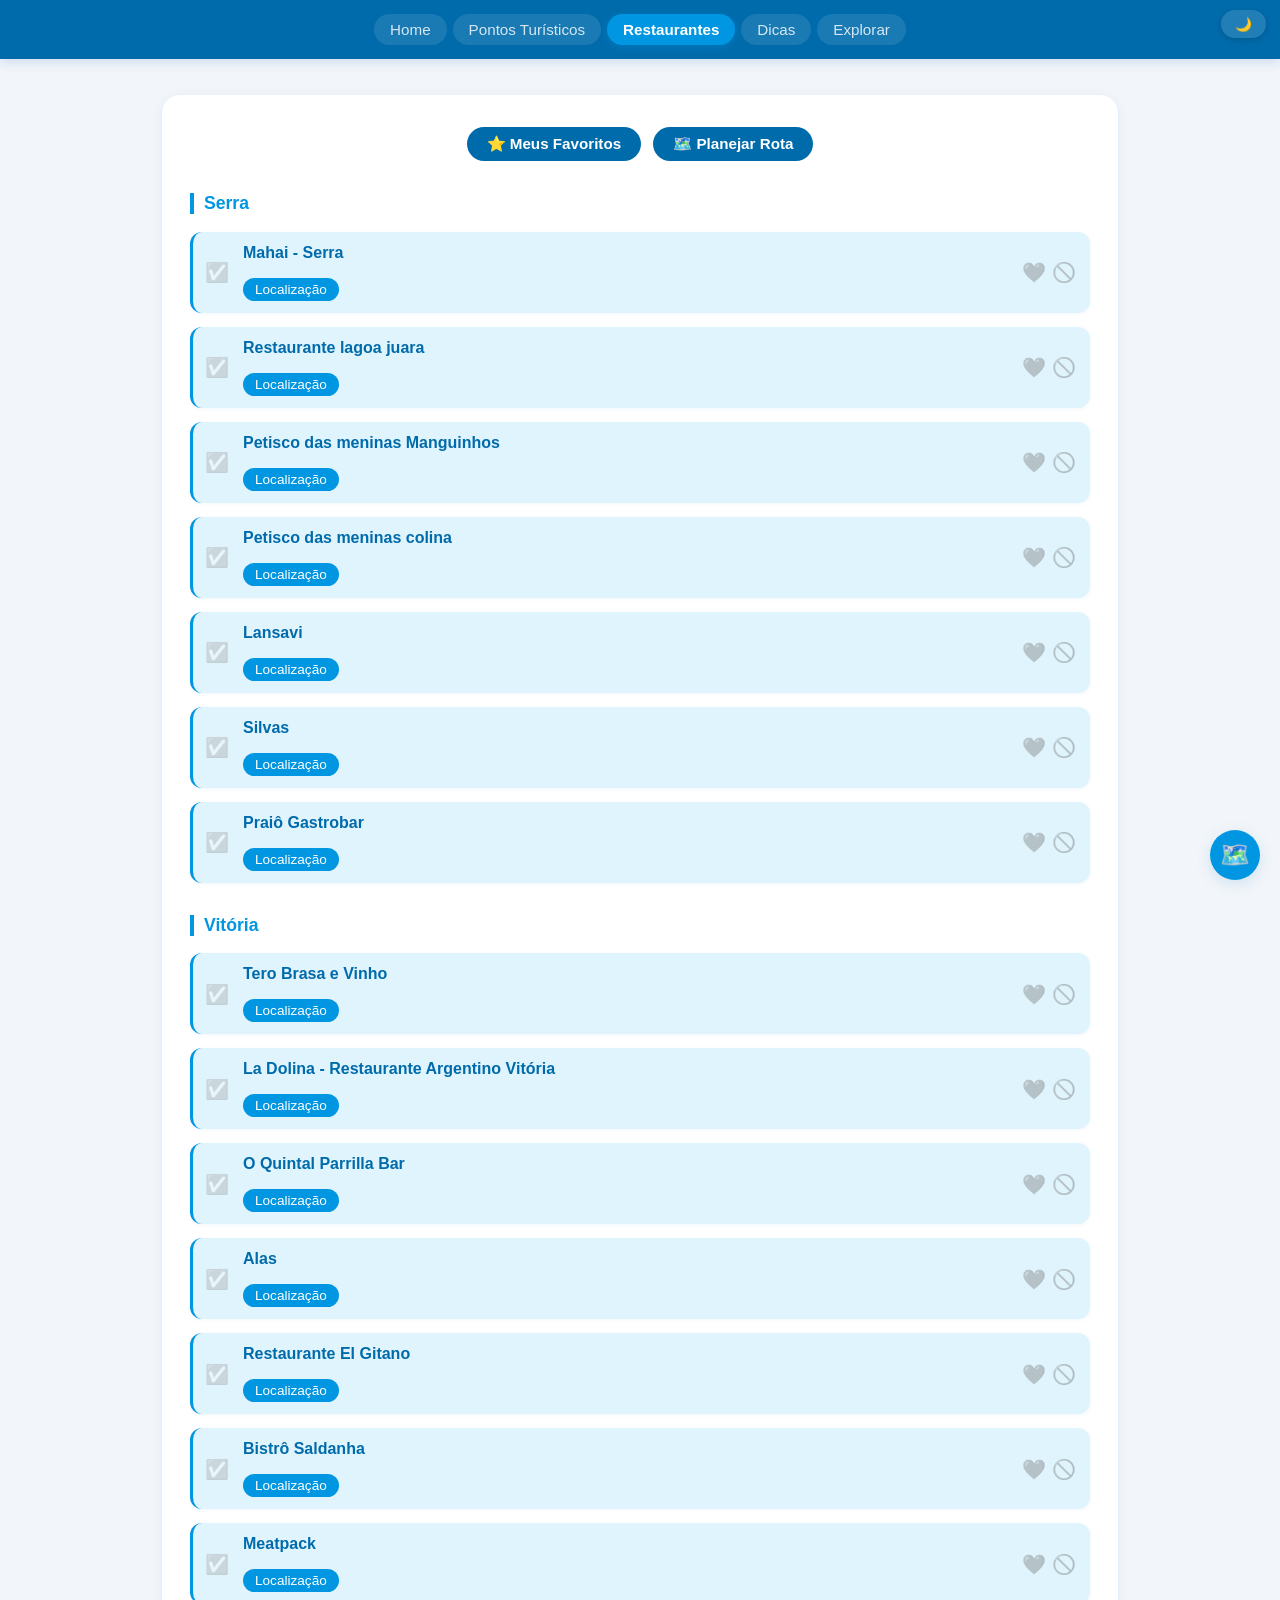
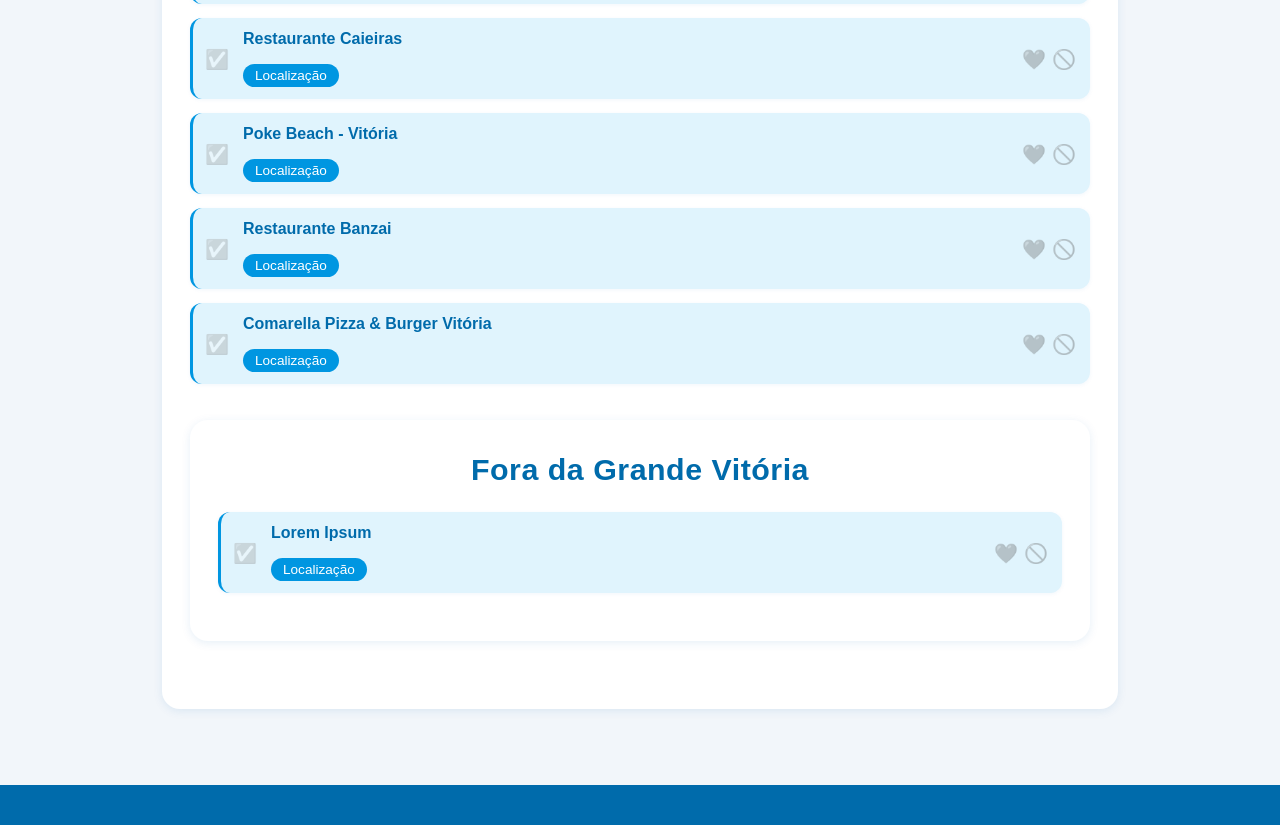
==== commit aec98e2e: "Add files via upload" ====
--- a/OndeComer.html
+++ b/OndeComer.html
@@ -15,6 +15,7 @@
             <a href="OndeVisitar.html">Pontos Turísticos</a>
             <a href="OndeComer.html" class="active" aria-current="page">Restaurantes</a>
             <a href="OndeIrDicas.html">Dicas</a>
+            <a href="Explorar.html">Explorar</a>
             <!--
             <a href="OndeComer.html">Restaurantes</a>
             -->
--- a/style.css
+++ b/style.css
@@ -1,631 +1,736 @@
-/* --- Paleta de Cores e Variáveis Globais --- */
-/* Definir as cores aqui permite reutilizá-las em todo o site. Se quiser mudar o tema, basta alterar aqui. */
-:root {
-    --primary: #00695c;      /* Verde principal */
-    --primary-dark: #004d40; /* Verde escuro para textos e fundos de botões */
-    --accent: #00bfae;      /* Verde claro para destaques e efeitos hover */
-    --background: #f8f9fa;  /* Cinza muito claro para o fundo da página */
-    --white: #fff;           /* Branco */
-    --shadow: 0 2px 8px rgba(0,0,0,0.08); /* Sombra suave padrão */
-}
-
-/* --- Estilos de Base --- */
-/* Regras fundamentais que se aplicam a toda a página. */
-html {
-    background-color: var(--background); /* Garante que a cor de fundo cubra 100% da janela */
-}
-body {
-    display: flex;             /* Ativa o layout flexbox para o corpo da página */
-    flex-direction: column;    /* Organiza os elementos principais (header, main, footer) em uma coluna */
-    min-height: 100vh;         /* Garante que a página tenha no mínimo a altura da tela (técnica do "sticky footer") */
-    font-family: 'Segoe UI', Arial, sans-serif; /* Fonte padrão */
-    background: var(--background);
-    color: #333;
-    margin: 0;
-    padding: 0;
-}
-main {
-    flex: 1; /* Faz o conteúdo principal esticar-se para empurrar o rodapé para o fundo */
-}
-
-/* --- Cabeçalho e Navegação --- */
-header {
-    position: sticky; /* Faz o cabeçalho ficar fixo no topo ao rolar a página */
-    top: 0;
-    z-index: 1001; /* Garante que o cabeçalho fique acima do conteúdo, mas abaixo do pop-up do mapa */
-    background: linear-gradient(90deg, var(--primary), var(--accent));
-    padding: 20px;
-    box-shadow: 0 2px 8px rgba(0, 0, 0, 0.1);
-}
-nav {
-    display: flex;
-    justify-content: center; /* Centraliza os botões de navegação */
-    flex-wrap: nowrap;     /* Impede que os botões quebrem a linha em telas pequenas */
-    gap: 8px;              /* Espaço entre os botões */
-    margin: 0 10px;
-}
-nav a {
-    color: var(--white);
-    background: var(--primary-dark);
-    padding: 8px 18px;
-    border-radius: 20px;
-    text-decoration: none;
-    font-weight: 500;
-    transition: background 0.2s, color 0.2s;
-    white-space: nowrap; /* Impede que o texto dentro do botão se parta em duas linhas */
-}
-/* Efeito para quando o mouse passa por cima ou o link está ativo */
-nav a:hover, nav a.active {
-    background: var(--accent);
-    color: var(--primary-dark);
-    font-weight: bold;
-}
-
-/* --- Bloco "Hero" (Página Inicial) --- */
-.hero {
-    max-width: 950px; margin: 40px auto; background: var(--white); padding: 0;
-    border-radius: 18px; box-shadow: var(--shadow); overflow: hidden;
-    display: flex; flex-wrap: wrap; align-items: stretch;
-}
-.hero-img {
-    flex: 1 1 320px; min-width: 260px;
-    background: url('https://blog.aguiabranca.com.br/wp-content/uploads/2024/02/vila-velha_convento_2_tadeu-bianconi-scaled-1-1024x725.jpg') center center/cover no-repeat;
-    min-height: 260px;
-}
-.hero-content {
-    flex: 1 1 50%; padding: 32px 40px; display: flex;
-    flex-direction: column; justify-content: center;
-}
-.hero-btns {
-    display: flex; flex-direction: column; gap: 18px;
-    align-items: stretch; margin-top: 28px;
-}
-.hero-btns a {
-    background: var(--primary); color: var(--white); padding: 16px 24px;
-    border-radius: 18px; font-size: 1.2rem; font-weight: bold;
-    text-align: center; text-decoration: none; box-shadow: var(--shadow);
-    transition: background 0.2s, transform 0.2s;
-}
-.hero-btns a:hover {
-    background: var(--accent); color: var(--primary-dark); transform: translateY(-2px);
-}
-
-/* --- Estilos de Conteúdo Geral --- */
-section {
-    max-width: 900px; margin: 40px auto; background: var(--white);
-    padding: 32px 24px; border-radius: 18px; box-shadow: var(--shadow);
-}
-h2 {
-    text-align: center; margin-top: 0; color: var(--primary-dark);
-    font-size: 2rem; letter-spacing: 1px;
-}
-h3 {
-    margin-top: 32px; color: var(--primary);
-}
-ul {
-    list-style: none; padding: 0;
-}
-li {
-    font-weight: 500; 
-    margin: 18px 0; 
-    background: #e0f2f1;
-    border-radius: 10px; 
-    padding: 12px 90px 12px 50px;
-    box-shadow: 0 1px 3px rgba(0,0,0,0.03); 
-    position: relative;
-    flex-wrap: wrap;
-    display: flex;
-    align-items: center;
-    gap: 12px;
-    transition: background .2s, box-shadow .2s;
-}
-
-li:hover { 
-    background:#d5ecea; 
-}
-
-/* Dark mode */
-body.dark-mode .route-planning-mode li.is-selected {
-    background: #21524c;
-    box-shadow: 0 0 0 3px var(--accent);
-}
-body.dark-mode .route-planning-mode li.is-selected:hover {
-    background: #21524c;
-    box-shadow: 0 0 0 3px var(--accent);
-}
-
-/* Se já usa li.is-favorited com box-shadow, manter a borda por cima */
-.route-planning-mode li.is-favorited.is-selected::after {
-    border-color: var(--accent);
-}
-
-/* Container para os botões de link dentro de um <li> */
-.link-actions {
-    margin-top: 8px;
-}
-
-/* Estilo para os novos botões de link */
-.action-link {
-    display: inline-block; /* Permite aplicar padding e margin */
-    background: var(--primary);
-    color: var(--white);
-    padding: 5px 12px;
-    border-radius: 16px; /* Bordas arredondadas */
-    font-size: 0.85rem;
-    font-weight: 500;
-    text-decoration: none;
-    margin-right: 8px;
-    transition: background 0.2s;
-}
-
-.action-link:hover {
-    background: var(--accent);
-    color: var(--primary-dark);
-    text-decoration: none; /* Remove o sublinhado ao passar o mouse */
-}
-
-a {
-    color: var(--primary); text-decoration: none;
-    font-weight: 500; transition: color 0.2s;
-}
-a:hover {
-    color: var(--accent); text-decoration: underline;
-}
-.desc {
-    display: block; color: #555; font-weight: 400;
-    margin-top: 4px; font-size: 0.98em;
-}
-
-/* --- Componente do Mapa (Modal e Ícone) --- */
-/* Ícone do Mapa (o de baixo) */
-.map-icon-toggle {
-    position: fixed;
-    bottom: 20px; /* Distância da base da tela */
-    right: 20px;
-    z-index: 998;
-    
-    /* Tamanho Padrão */
-    width: 50px;
-    height: 50px;
-    font-size: 1.5rem; 
-
-    /* ...outros estilos que já estavam corretos... */
-    background-color: var(--primary);
-    color: var(--white);
-    border: none;
-    border-radius: 50%;
-    display: flex;
-    align-items: center;
-    justify-content: center;
-    cursor: pointer;
-    box-shadow: 0 4px 12px rgba(0,0,0,0.2);
-    transition: transform 0.2s, box-shadow 0.2s;
-}
-.map-icon-toggle:hover {
-    transform: scale(1.1); box-shadow: var(--shadow);
-}
-.map-modal-overlay {
-    position: fixed; top: 0; left: 0; width: 100%; height: 100%;
-    background: rgba(0, 0, 0, 0.7); display: flex; align-items: center;
-    justify-content: center; opacity: 0; pointer-events: none;
-    transition: opacity 0.3s ease; z-index: 1002; /* Ordem: Pop-up do mapa (topo de tudo) */
-}
-/* Classe adicionada via JavaScript para tornar o modal visível */
-.map-modal-overlay.is-visible {
-    opacity: 1; pointer-events: auto;
-}
-.map-modal-content {
-    background: var(--white); padding: 20px; border-radius: 12px;
-    width: 90%; max-width: 800px; position: relative;
-    transform: scale(0.9); transition: transform 0.3s ease;
-}
-.map-modal-overlay.is-visible .map-modal-content {
-    transform: scale(1);
-}
-.map-close-btn {
-    position: absolute; top: -10px; right: -10px; background: var(--primary-dark);
-    color: white; border: none; border-radius: 50%; width: 30px; height: 30px;
-    font-size: 1.5rem; line-height: 30px; text-align: center; cursor: pointer;
-    box-shadow: var(--shadow);
-}
-#map-modal-title {
-    text-align: center; margin-top: 0; margin-bottom: 15px; color: var(--primary-dark);
-}
-.map-responsive {
-    position: relative; width: 100%; padding-bottom: 56.25%; /* Truque para manter a proporção 16:9 */
-    height: 0; overflow: hidden; border-radius: 12px;
-}
-.map-responsive iframe {
-    position: absolute; top: 0; left: 0; width: 100%; height: 100%; border: 0;
-}
-
-/* --- ESTRUTURA E ALINHAMENTO DOS ITENS DA LISTA --- */
-
-/* 2. O nome do lugar */
-li > strong {
-    flex-grow: 1; /* Empurra os botões para a extrema direita */
-}
-
-/* 3. Botão de Check (Esquerda) */
-.visited-btn {
-    position: absolute;
-    left: 12px;
-    top: 50%;
-    transform: translateY(-50%);
-    
-    /* Estilos base do botão */
-    background: none; border: none; padding: 0;
-    font-size: 1.2rem; cursor: pointer; opacity: 0.4;
-    filter: grayscale(1); transition: all 0.2s ease-in-out;
-}
-
-/* 4. Grupo de botões de Favorito/Ignorar (Direita) */
-.item-actions {
-    position: absolute;
-    right: 18px;
-    top: 50%;
-    transform: translateY(-50%);
-    
-    display: inline-flex;
-    gap: 8px;
-}
-
-/* 5. Botões de Favorito/Ignorar (Dentro do .item-actions) */
-.favorite-btn,
-.dismiss-btn {
-    background: none; border: none; padding: 0;
-    font-size: 1.2rem; cursor: pointer; opacity: 0.4;
-    filter: grayscale(1); transition: all 0.2s ease-in-out;
-}
-
-/* 6. Links e Descrição (Força a quebra para a linha de baixo) */
-li > a,
-li > .desc,
-.link-actions {
-    flex-basis: 100%;
-    margin-top: 8px;
-}
-
-/* --- ESTADOS DOS ITENS E BOTÕES (ATIVADOS VIA JS) --- */
-
-/* Efeito no LI quando marcado como VISITADO */
-li.is-visited {
-    opacity: 0.7;
-}
-li.is-visited > strong { 
-    text-decoration: line-through;
-    color: #555;
-}
-
-/* Efeito no LI quando marcado como IGNORADO */
-li.is-dismissed {
-    opacity: 0.5;
-    filter: grayscale(1);
-}
-
-/* Efeito para TODOS os botões quando seu estado correspondente está ativo */
-li.is-visited .visited-btn,
-li.is-favorited .favorite-btn,
-li.is-dismissed .dismiss-btn {
-    opacity: 1;
-    filter: grayscale(0);
-}
-
-/* --- SEÇÃO DE FAVORITOS E OUTROS BOTÕES --- */
-
-/* Botões no painel de controle superior (Favoritos e Planejar Rota) */
-#toggle-favorites-btn, #toggle-route-mode-btn {
-    background: var(--primary-dark);
-    color: var(--white);
-    padding: 8px 18px;
-    border-radius: 20px;
-    border: none;
-    font-size: 1rem;
-    font-weight: 500;
-    cursor: pointer;
-    transition: background 0.2s;
-}
-
-/* Efeito HOVER unificado para todos eles */
-#toggle-favorites-btn:hover, 
-#toggle-route-mode-btn:hover {
-    background: var(--accent);
-    color: var(--primary-dark);
-}
-
-#favorites-section {
-    display: none;
-    border-top: 1px solid #eee; margin-top: 32px; padding-top: 24px;
-}
-#favorites-section.is-visible { display: block; }
-#favorites-list .empty-message {
-    text-align: center; color: #777; background: none; box-shadow: none; padding: 20px;
-}
-#favorites-list li { display: flex; align-items: center; gap: 15px; }
-#favorites-list input[type="checkbox"] { min-width: 18px; min-height: 18px; }
-
-/* --- Botão Voltar ao Topo --- */
-#back-to-top {
-    display: none; /* Começa escondido por padrão */
-    position: fixed; /* Fica fixo na tela durante o scroll */
-    bottom: 80px; /* Distância da base (para não sobrepor o ícone do mapa) */
-    right: 20px;  /* Distância da direita */
-    z-index: 999; /* Garante que fique acima do conteúdo */
-    
-    /* Estilos visuais */
-    width: 50px;
-    height: 50px;
-    font-size: 1.5rem;
-    background-color: var(--primary-dark);
-    color: var(--white);
-    border: none;
-    border-radius: 50%;
-    cursor: pointer;
-    
-    /* Centraliza o ícone dentro do botão */
-    display: flex;
-    align-items: center;
-    justify-content: center;
-    
-    box-shadow: 0 4px 12px rgba(0,0,0,0.2);
-    transition: opacity 0.3s, transform 0.3s;
-}
-
-#back-to-top:hover {
-    opacity: 0.8;
-    transform: translateY(-2px);
-}
-/* --- Rodapé --- */
-footer {
-    background: var(--primary-dark); /* Fundo verde escuro, para combinar com o site */
-    color: #e0e0e0; /* Cor de texto clara */
-    text-align: center;
-    padding: 20px;
-    margin-top: 40px; /* Cria um espaço entre o conteúdo principal e o rodapé */
-}
-footer a {
-    color: #b2dfdb; /* Verde claro para links no rodapé */
-    text-decoration: none;
-    font-weight: 500;
-}
-footer a:hover {
-    text-decoration: underline;
-    color: var(--accent);
-}
-
-/* Acessibilidade: foco visível consistente */
-:where(a, button, .visited-btn, .favorite-btn, .dismiss-btn, .map-icon-toggle, .route-fab, input, select, textarea)
-:focus-visible {
-    outline: 3px solid var(--accent);
-    outline-offset: 2px;
-    border-radius: 6px;
-}
-
-/* Opcional: remover o contorno padrão no clique do mouse sem afetar teclado */
-:focus:not(:focus-visible) {
-    outline: none;
-}
-/* --- RESPONSIVIDADE --- */
-@media (max-width: 700px) {
-    section { padding: 18px 6vw; margin: 24px 2vw 0 2vw; }
-    h2 { font-size: 1.5rem; }
-    nav a { padding: 7px 12px; font-size: 0.9rem; }
-}
-/* Contêiner para os botões de ação principais */
-.main-actions-container {
-    display: flex;
-    justify-content: center;
-    gap: 15px;
-    margin-bottom: 20px; /* Adiciona um espaço antes da lista de locais */
-}
-
-/* --- Estilos do Modo de Planejamento de Rota --- */
-
-/* Quando o body tem a classe 'route-planning-mode', estes estilos são ativados */
-
-/* Esconde o botão de rota antigo quando o modo novo está ativo */
-.route-planning-mode #create-route-btn {
-    display: none;
-}
-
-/* 1. Muda o cursor para indicar que os itens da lista são clicáveis */
-.route-planning-mode li[data-id] {
-    cursor: pointer;
-    transition: transform 0.2s ease, box-shadow 0.2s ease;
-}
-
-/* 2. Adiciona um efeito de "levantar" ao passar o mouse por cima */
-.route-planning-mode li[data-id]:hover {
-    transform: translateY(-2px);
-    box-shadow: 0 4px 12px rgba(0, 0, 0, 0.1);
-}
-
-/* 3. Esconde os botões de ação originais para não confundir */
-.route-planning-mode .item-actions,
-.route-planning-mode .visited-btn {
-    opacity: 0.2;
-    pointer-events: none; /* Desativa cliques nos botões antigos */
-}
-
-/* --- Botão Flutuante (FAB) de Gerar Rota --- */
-.route-fab {
-    display: none; /* Começa escondido */
-    position: fixed;
-    bottom: 20px;
-    left: 50%;
-    transform: translateX(-50%); /* Truque para centralizar perfeitamente */
-    z-index: 1000;
-    
-    padding: 12px 24px;
-    font-size: 1.1rem;
-    font-weight: bold;
-    background-color: var(--accent);
-    color: var(--primary-dark);
-    border: none;
-    border-radius: 30px;
-    cursor: pointer;
-    box-shadow: 0 4px 15px rgba(0,0,0,0.25);
-    transition: all 0.3s ease;
-}
-
-/* Mostra o botão APENAS quando o modo de planejamento está ativo */
-.route-planning-mode .route-fab {
-    display: block;
-}
-
-/* === Dark Mode ===================================================== */
-#theme-toggle {
-    position: absolute;
-    top: 12px;
-    right: 14px;
-    background: var(--primary-dark);
-    color: var(--white);
-    border: none;
-    padding: 6px 14px;
-    border-radius: 20px;
-    font-size: 0.85rem;
-    cursor: pointer;
-    box-shadow: 0 2px 6px rgba(0,0,0,0.25);
-    transition: background .2s;
-}
-#theme-toggle:hover { background: var(--accent); color: var(--primary-dark); }
-
-body.dark-mode {
-    --background:#0f1f1d;
-    --white:#142826;
-    --primary:#00bfae;
-    --primary-dark:#008d7d;
-    --accent:#26ffd8;
-    color:#d9f6f2;
-}
-body.dark-mode header {
-    background: linear-gradient(90deg,#004d45,#00bfae);
-}
-body.dark-mode section,
-body.dark-mode .hero,
-body.dark-mode .map-modal-content {
-    background: var(--white);
-}
-body.dark-mode li {
-    background:#1d3a37;
-    color:#d9f6f2;
-}
-body.dark-mode li:hover {
-    background:#224743;
-}
-
-body.dark-mode nav a {
-    background:#0f3b36;
-    color:#d9f6f2;
-}
-body.dark-mode nav a:hover,
-body.dark-mode nav a.active {
-    background:var(--accent);
-    color:#0d2d28;
-}
-body.dark-mode .action-link {
-    background:#0f3b36;
-    color:#d9f6f2;
-}
-body.dark-mode .action-link:hover {
-    background:var(--accent);
-    color:#0d2d28;
-}
-body.dark-mode #back-to-top,
-body.dark-mode .map-icon-toggle,
-body.dark-mode .route-fab {
-    box-shadow:0 4px 15px rgba(0,0,0,0.6);
-}
-body.dark-mode footer {
-    background:#082422;
-    color:#b9e9e3;
-}
-body.dark-mode a { color: var(--accent); }
-body.dark-mode a:hover { color:#7affeb; }
-
-/* Legibilidade: no modo claro, texto escuro quando o item selecionado tem fundo claro */
-body:not(.dark-mode) .route-planning-mode li.is-selected,
-body:not(.dark-mode) .route-planning-mode li.is-selected:hover {
-    color: #0d2d28;
-}
-
-body:not(.dark-mode) .route-planning-mode li.is-selected > strong,
-body:not(.dark-mode) .route-planning-mode li.is-selected .desc,
-body:not(.dark-mode) .route-planning-mode li.is-selected a {
-    color: #0d2d28 !important;
-}
-
-/* Hover dos links dentro do item selecionado (modo claro) */
-body:not(.dark-mode) .route-planning-mode li.is-selected a:hover {
-    color: #08302b !important;
-}
-
-/* Seleção consistente e legível no Planejar Rota */
-body.route-planning-mode:not(.dark-mode) li.is-selected,
-body.route-planning-mode:not(.dark-mode) li.is-selected:hover,
-body.route-planning-mode:not(.dark-mode) li.is-selected:focus {
-    background: #d5f6f2 !important;
-    box-shadow: 0 0 0 3px var(--accent) !important;
-    color: #0d2d28 !important; /* texto escuro no fundo claro */
-}
-body.route-planning-mode:not(.dark-mode) li.is-selected > strong,
-body.route-planning-mode:not(.dark-mode) li.is-selected .desc,
-body.route-planning-mode:not(.dark-mode) li.is-selected a {
-    color: #0d2d28 !important;
-}
-body.route-planning-mode:not(.dark-mode) li.is-selected .action-link {
-    color: var(--white) !important;
-    background: var(--primary) !important;
-}
-body.route-planning-mode:not(.dark-mode) li.is-selected .action-link:hover {
-    color: var(--primary-dark) !important;
-    background: var(--accent) !important;
-}
-
-/* Se quiser manter os demais links escuros dentro do item selecionado (exceto .action-link) */
-body.route-planning-mode:not(.dark-mode) li.is-selected a:not(.action-link),
-body.route-planning-mode:not(.dark-mode) li.is-selected a:not(.action-link):hover {
-    color: #0d2d28 !important;
-}
-
-body.dark-mode.route-planning-mode li.is-selected,
-body.dark-mode.route-planning-mode li.is-selected:hover,
-body.dark-mode.route-planning-mode li.is-selected:focus {
-    background: #21524c !important;
-    box-shadow: 0 0 0 3px var(--accent) !important;
-    color: #d9f6f2 !important; /* texto claro no fundo escuro */
-}
-body.dark-mode.route-planning-mode li.is-selected > strong,
-body.dark-mode.route-planning-mode li.is-selected .desc,
-body.dark-mode.route-planning-mode li.is-selected a {
-    color: #d9f6f2 !important;
-}
-/* Links dentro do item selecionado em dark mode ficam em destaque ao hover */
-body.dark-mode.route-planning-mode li.is-selected a:hover {
-    color: var(--accent) !important;
-}
-
-/* Mantém a borda/realce mesmo em hover (sem “piscar” o fundo) */
-body.route-planning-mode li.is-selected:hover::after {
-    content: "";
-    position: absolute;
-    inset: 0;
-    border: 3px solid var(--accent);
-    border-radius: 10px;
-    pointer-events: none;
-}
-
-/* Correção: não escurecer os botões .action-link dentro do item selecionado (modo claro) */
-body:not(.dark-mode) .route-planning-mode li.is-selected a:not(.action-link),
-body:not(.dark-mode) .route-planning-mode li.is-selected a:not(.action-link):hover {
-    color: #0d2d28 !important;
-}
-
-body:not(.dark-mode) .route-planning-mode li.is-selected .action-link {
-    color: var(--white) !important;
-    background: var(--primary) !important;
-}
-body:not(.dark-mode) .route-planning-mode li.is-selected .action-link:hover {
-    color: var(--primary-dark) !important;
-    background: var(--accent) !important;
-}+/* ============================================================
+   TURISMO NA GRANDE VITÓRIA — style.css
+   Paleta inspirada na bandeira oficial do Espírito Santo
+   Azul #0096E1 · Rosa #F09BBE · Laranja #F27C2A
+   Verde #2E7D4F · Areia #FAF6EE
+   ============================================================ */
+
+/* --- Variáveis Globais --- */
+:root {
+    /* Cores principais */
+    --primary:       #0096E1;   /* Azul oficial da bandeira */
+    --primary-dark:  #006bab;   /* Azul escuro para textos e fundos */
+    --primary-light: #e0f4fd;   /* Azul bem claro para fundos de card */
+
+    --rosa:          #F09BBE;   /* Rosa oficial da bandeira */
+    --rosa-dark:     #c4608a;   /* Rosa escuro para texto sobre fundo claro */
+    --rosa-light:    #fde8f2;   /* Rosa claro para fundos */
+
+    --laranja:       #F27C2A;   /* Laranja vivo — terceira cor */
+    --laranja-dark:  #b85510;   /* Laranja escuro para texto */
+    --laranja-light: #fdecd8;   /* Laranja claro para fundos */
+
+    --verde:         #2E7D4F;   /* Verde serra — visitado, natureza */
+    --verde-light:   #eaf4ee;   /* Verde claro para fundos */
+
+    --areia:         #FAF6EE;   /* Fundo suave, hero, sections */
+    --areia-dark:    #ede6d4;   /* Areia mais escura para bordas */
+
+    /* Neutros */
+    --background:    #F2F6FA;
+    --white:         #ffffff;
+    --text:          #1a2a3a;
+    --text-muted:    #5a6a7a;
+    --shadow:        0 2px 10px rgba(0, 100, 180, 0.10);
+    --shadow-md:     0 4px 16px rgba(0, 100, 180, 0.14);
+}
+
+/* --- Base --- */
+html { background-color: var(--background); }
+
+body {
+    display: flex;
+    flex-direction: column;
+    min-height: 100vh;
+    font-family: 'Segoe UI', Arial, sans-serif;
+    background: var(--background);
+    color: var(--text);
+    margin: 0;
+    padding: 0;
+}
+
+main { flex: 1; }
+
+/* --- Header e Navegação --- */
+header {
+    position: sticky;
+    top: 0;
+    z-index: 1001;
+    background: var(--primary-dark);
+    padding: 14px 20px;
+    box-shadow: 0 2px 12px rgba(0, 80, 160, 0.18);
+    display: flex;
+    align-items: center;
+    justify-content: center;
+    gap: 12px;
+}
+
+nav {
+    display: flex;
+    justify-content: center;
+    flex-wrap: wrap;
+    gap: 6px;
+    margin: 0 10px;
+}
+
+nav a {
+    color: rgba(255, 255, 255, 0.82);
+    background: rgba(255, 255, 255, 0.10);
+    padding: 7px 16px;
+    border-radius: 20px;
+    text-decoration: none;
+    font-weight: 500;
+    font-size: 0.95rem;
+    transition: background 0.2s, color 0.2s;
+    white-space: nowrap;
+}
+
+nav a:hover {
+    background: var(--rosa);
+    color: var(--primary-dark);
+    font-weight: 600;
+}
+
+nav a.active {
+    background: var(--primary);
+    color: #fff;
+    font-weight: 700;
+    box-shadow: 0 2px 8px rgba(0, 150, 225, 0.35);
+}
+
+/* --- Tema Toggle --- */
+#theme-toggle {
+    position: absolute;
+    top: 10px;
+    right: 14px;
+    background: rgba(255, 255, 255, 0.13);
+    color: var(--white);
+    border: none;
+    padding: 6px 14px;
+    border-radius: 20px;
+    font-size: 0.85rem;
+    cursor: pointer;
+    box-shadow: 0 2px 6px rgba(0,0,0,0.15);
+    transition: background .2s;
+}
+#theme-toggle:hover { background: var(--rosa); color: var(--primary-dark); }
+
+/* --- Hero (Página Inicial) --- */
+.hero {
+    max-width: 950px;
+    margin: 36px auto;
+    background: var(--white);
+    padding: 0;
+    border-radius: 18px;
+    box-shadow: var(--shadow-md);
+    overflow: hidden;
+    display: flex;
+    flex-wrap: wrap;
+    align-items: stretch;
+    border-top: 4px solid var(--primary);
+}
+
+.hero-img {
+    flex: 1 1 320px;
+    min-width: 260px;
+    background: url('https://blog.aguiabranca.com.br/wp-content/uploads/2024/02/vila-velha_convento_2_tadeu-bianconi-scaled-1-1024x725.jpg') center center/cover no-repeat;
+    min-height: 260px;
+    position: relative;
+}
+
+/* Faixa de cor sobre a imagem remetendo à bandeira */
+.hero-img::after {
+    content: '';
+    position: absolute;
+    bottom: 0; left: 0; right: 0;
+    height: 5px;
+    background: linear-gradient(90deg, var(--primary) 33%, #fff 33%, #fff 66%, var(--rosa) 66%);
+}
+
+.hero-content {
+    flex: 1 1 50%;
+    padding: 32px 40px;
+    display: flex;
+    flex-direction: column;
+    justify-content: center;
+    background: var(--areia);
+}
+
+.hero-content h2 {
+    text-align: left;
+    color: var(--primary-dark);
+    font-size: 1.9rem;
+    margin-top: 0;
+    margin-bottom: 12px;
+}
+
+.hero-content p {
+    color: var(--text-muted);
+    line-height: 1.6;
+    margin-bottom: 0;
+}
+
+.hero-btns {
+    display: flex;
+    flex-direction: column;
+    gap: 12px;
+    align-items: stretch;
+    margin-top: 24px;
+}
+
+.hero-btns a {
+    background: var(--primary);
+    color: var(--white);
+    padding: 14px 24px;
+    border-radius: 12px;
+    font-size: 1.1rem;
+    font-weight: 700;
+    text-align: center;
+    text-decoration: none;
+    box-shadow: var(--shadow);
+    transition: background 0.2s, transform 0.15s;
+}
+
+.hero-btns a:hover {
+    background: var(--primary-dark);
+    color: var(--white);
+    transform: translateY(-2px);
+    text-decoration: none;
+}
+
+.hero-btns a:nth-child(2) {
+    background: var(--rosa);
+    color: var(--primary-dark);
+}
+
+.hero-btns a:nth-child(2):hover {
+    background: var(--rosa-dark);
+    color: var(--white);
+}
+
+/* --- Sections --- */
+section {
+    max-width: 900px;
+    margin: 36px auto;
+    background: var(--white);
+    padding: 32px 28px;
+    border-radius: 18px;
+    box-shadow: var(--shadow);
+}
+
+h2 {
+    text-align: center;
+    margin-top: 0;
+    color: var(--primary-dark);
+    font-size: 1.9rem;
+    letter-spacing: 0.5px;
+}
+
+h3 {
+    margin-top: 32px;
+    color: var(--primary);
+    font-size: 1.1rem;
+    border-left: 4px solid var(--primary);
+    padding-left: 10px;
+}
+
+ul { list-style: none; padding: 0; }
+
+/* --- Itens de Lista (li) --- */
+li {
+    font-weight: 500;
+    margin: 14px 0;
+    background: var(--primary-light);
+    border-radius: 12px;
+    padding: 12px 90px 12px 50px;
+    box-shadow: 0 1px 4px rgba(0, 100, 180, 0.06);
+    position: relative;
+    flex-wrap: wrap;
+    display: flex;
+    align-items: center;
+    gap: 10px;
+    transition: background .2s, box-shadow .2s;
+    border-left: 3px solid var(--primary);
+}
+
+li:hover {
+    background: #cce8f8;
+    box-shadow: var(--shadow);
+}
+
+/* Estrutura interna do li */
+li > strong { flex-grow: 1; color: var(--primary-dark); }
+
+li > a,
+li > .desc,
+.link-actions {
+    flex-basis: 100%;
+    margin-top: 6px;
+}
+
+.desc {
+    display: block;
+    color: var(--text-muted);
+    font-weight: 400;
+    font-size: 0.95em;
+    margin-top: 2px;
+}
+
+/* Botão visitado (esquerda) */
+.visited-btn {
+    position: absolute;
+    left: 12px;
+    top: 50%;
+    transform: translateY(-50%);
+    background: none;
+    border: none;
+    padding: 0;
+    font-size: 1.2rem;
+    cursor: pointer;
+    opacity: 0.35;
+    filter: grayscale(1);
+    transition: all 0.2s ease-in-out;
+}
+
+/* Botões favorito/ignorar (direita) */
+.item-actions {
+    position: absolute;
+    right: 14px;
+    top: 50%;
+    transform: translateY(-50%);
+    display: inline-flex;
+    gap: 6px;
+}
+
+.favorite-btn,
+.dismiss-btn {
+    background: none;
+    border: none;
+    padding: 0;
+    font-size: 1.2rem;
+    cursor: pointer;
+    opacity: 0.35;
+    filter: grayscale(1);
+    transition: all 0.2s ease-in-out;
+}
+
+/* Estados ativos */
+li.is-visited { opacity: 0.7; }
+li.is-visited > strong { text-decoration: line-through; color: var(--text-muted); }
+li.is-dismissed { opacity: 0.45; filter: grayscale(1); }
+
+li.is-visited .visited-btn,
+li.is-favorited .favorite-btn,
+li.is-dismissed .dismiss-btn {
+    opacity: 1;
+    filter: grayscale(0);
+}
+
+/* li favoritado com sotaque rosa */
+li.is-favorited {
+    border-left-color: var(--rosa);
+    background: var(--rosa-light);
+}
+li.is-favorited:hover { background: #f8d5e6; }
+
+/* --- Links de ação (action-link) --- */
+a {
+    color: var(--primary);
+    text-decoration: none;
+    font-weight: 500;
+    transition: color 0.2s;
+}
+a:hover { color: var(--primary-dark); text-decoration: underline; }
+
+.action-link {
+    display: inline-block;
+    background: var(--primary);
+    color: var(--white);
+    padding: 4px 12px;
+    border-radius: 16px;
+    font-size: 0.85rem;
+    font-weight: 500;
+    text-decoration: none;
+    margin-right: 6px;
+    transition: background 0.2s;
+}
+.action-link:hover {
+    background: var(--primary-dark);
+    color: var(--white);
+    text-decoration: none;
+}
+
+/* --- Botões de controle (Favoritos / Rota) --- */
+.main-actions-container {
+    display: flex;
+    justify-content: center;
+    gap: 12px;
+    margin-bottom: 20px;
+    flex-wrap: wrap;
+}
+
+#toggle-favorites-btn,
+#toggle-route-mode-btn {
+    background: var(--primary-dark);
+    color: var(--white);
+    padding: 8px 20px;
+    border-radius: 20px;
+    border: none;
+    font-size: 0.95rem;
+    font-weight: 600;
+    cursor: pointer;
+    transition: background 0.2s;
+}
+#toggle-favorites-btn:hover,
+#toggle-route-mode-btn:hover {
+    background: var(--rosa);
+    color: var(--primary-dark);
+}
+
+/* Seção de favoritos */
+#favorites-section {
+    display: none;
+    border-top: 1px solid var(--areia-dark);
+    margin-top: 32px;
+    padding-top: 24px;
+}
+#favorites-section.is-visible { display: block; }
+#favorites-list .empty-message {
+    text-align: center;
+    color: var(--text-muted);
+    background: none;
+    box-shadow: none;
+    padding: 20px;
+}
+#favorites-list li { display: flex; align-items: center; gap: 15px; }
+#favorites-list input[type="checkbox"] { min-width: 18px; min-height: 18px; }
+
+/* --- Modal de Mapa --- */
+.map-icon-toggle {
+    position: fixed;
+    bottom: 20px;
+    right: 20px;
+    z-index: 998;
+    width: 50px;
+    height: 50px;
+    font-size: 1.5rem;
+    background-color: var(--primary);
+    color: var(--white);
+    border: none;
+    border-radius: 50%;
+    display: flex;
+    align-items: center;
+    justify-content: center;
+    cursor: pointer;
+    box-shadow: var(--shadow-md);
+    transition: transform 0.2s, background 0.2s;
+}
+.map-icon-toggle:hover {
+    transform: scale(1.1);
+    background: var(--primary-dark);
+}
+
+.map-modal-overlay {
+    position: fixed;
+    top: 0; left: 0;
+    width: 100%; height: 100%;
+    background: rgba(0, 30, 60, 0.72);
+    display: flex;
+    align-items: center;
+    justify-content: center;
+    opacity: 0;
+    pointer-events: none;
+    transition: opacity 0.3s ease;
+    z-index: 1002;
+}
+.map-modal-overlay.is-visible { opacity: 1; pointer-events: auto; }
+
+.map-modal-content {
+    background: var(--white);
+    padding: 20px;
+    border-radius: 14px;
+    width: 90%;
+    max-width: 800px;
+    position: relative;
+    transform: scale(0.92);
+    transition: transform 0.3s ease;
+    border-top: 4px solid var(--primary);
+}
+.map-modal-overlay.is-visible .map-modal-content { transform: scale(1); }
+
+.map-close-btn {
+    position: absolute;
+    top: -12px; right: -12px;
+    background: var(--primary-dark);
+    color: white;
+    border: none;
+    border-radius: 50%;
+    width: 30px; height: 30px;
+    font-size: 1.4rem;
+    line-height: 30px;
+    text-align: center;
+    cursor: pointer;
+    box-shadow: var(--shadow);
+}
+
+#map-modal-title {
+    text-align: center;
+    margin-top: 0;
+    margin-bottom: 14px;
+    color: var(--primary-dark);
+    font-size: 1.1rem;
+}
+
+.map-responsive {
+    position: relative;
+    width: 100%;
+    padding-bottom: 56.25%;
+    height: 0;
+    overflow: hidden;
+    border-radius: 10px;
+}
+.map-responsive iframe {
+    position: absolute;
+    top: 0; left: 0;
+    width: 100%; height: 100%;
+    border: 0;
+}
+
+.map-button {
+    display: block;
+    margin: 14px auto 0;
+    width: fit-content;
+    background: var(--primary);
+    color: var(--white);
+    padding: 8px 22px;
+    border-radius: 20px;
+    font-weight: 600;
+    text-decoration: none;
+    transition: background 0.2s;
+}
+.map-button:hover {
+    background: var(--primary-dark);
+    color: var(--white);
+    text-decoration: none;
+}
+
+/* --- Botão Voltar ao Topo --- */
+#back-to-top {
+    display: none;
+    position: fixed;
+    bottom: 80px;
+    right: 20px;
+    z-index: 999;
+    width: 50px;
+    height: 50px;
+    font-size: 1.4rem;
+    background-color: var(--primary-dark);
+    color: var(--white);
+    border: none;
+    border-radius: 50%;
+    cursor: pointer;
+    align-items: center;
+    justify-content: center;
+    box-shadow: var(--shadow-md);
+    transition: opacity 0.3s, transform 0.2s;
+}
+#back-to-top:hover { opacity: 0.85; transform: translateY(-2px); }
+
+/* --- Modo Planejamento de Rota --- */
+.route-planning-mode #create-route-btn { display: none; }
+
+.route-planning-mode li[data-id] {
+    cursor: pointer;
+    transition: transform 0.2s ease, box-shadow 0.2s ease;
+}
+.route-planning-mode li[data-id]:hover {
+    transform: translateY(-2px);
+    box-shadow: var(--shadow-md);
+}
+.route-planning-mode .item-actions,
+.route-planning-mode .visited-btn {
+    opacity: 0.2;
+    pointer-events: none;
+}
+
+/* Selecionado — modo claro */
+body.route-planning-mode:not(.dark-mode) li.is-selected,
+body.route-planning-mode:not(.dark-mode) li.is-selected:hover,
+body.route-planning-mode:not(.dark-mode) li.is-selected:focus {
+    background: var(--primary-light) !important;
+    box-shadow: 0 0 0 3px var(--primary) !important;
+    color: var(--primary-dark) !important;
+}
+body.route-planning-mode:not(.dark-mode) li.is-selected > strong,
+body.route-planning-mode:not(.dark-mode) li.is-selected .desc,
+body.route-planning-mode:not(.dark-mode) li.is-selected a { color: var(--primary-dark) !important; }
+body.route-planning-mode:not(.dark-mode) li.is-selected .action-link {
+    color: var(--white) !important;
+    background: var(--primary) !important;
+}
+body.route-planning-mode:not(.dark-mode) li.is-selected .action-link:hover {
+    background: var(--primary-dark) !important;
+}
+
+/* Mantém borda no hover */
+body.route-planning-mode li.is-selected:hover::after {
+    content: "";
+    position: absolute;
+    inset: 0;
+    border: 3px solid var(--primary);
+    border-radius: 12px;
+    pointer-events: none;
+}
+
+/* FAB de rota */
+.route-fab {
+    display: none;
+    position: fixed;
+    bottom: 20px;
+    left: 50%;
+    transform: translateX(-50%);
+    z-index: 1000;
+    padding: 12px 28px;
+    font-size: 1.05rem;
+    font-weight: 700;
+    background-color: var(--laranja);
+    color: var(--white);
+    border: none;
+    border-radius: 30px;
+    cursor: pointer;
+    box-shadow: 0 4px 18px rgba(242, 124, 42, 0.35);
+    transition: all 0.3s ease;
+}
+.route-planning-mode .route-fab { display: block; }
+.route-fab:hover { background: var(--laranja-dark); }
+
+/* --- Rodapé --- */
+footer {
+    background: var(--primary-dark);
+    color: #e0effa;
+    text-align: center;
+    padding: 20px;
+    margin-top: 40px;
+}
+footer a {
+    color: #b3d9f5;
+    text-decoration: none;
+    font-weight: 500;
+}
+footer a:hover { text-decoration: underline; color: var(--rosa); }
+
+footer section {
+    background: transparent;
+    box-shadow: none;
+    color: inherit;
+    padding: 16px 0;
+}
+footer h2 { color: #e0effa; font-size: 1.4rem; }
+
+/* --- Acessibilidade --- */
+:where(a, button, .visited-btn, .favorite-btn, .dismiss-btn, .map-icon-toggle, .route-fab, input, select, textarea):focus-visible {
+    outline: 3px solid var(--rosa);
+    outline-offset: 2px;
+    border-radius: 6px;
+}
+:focus:not(:focus-visible) { outline: none; }
+
+/* --- Dark Mode --- */
+body.dark-mode {
+    --background:    #0d1e2e;
+    --white:         #112234;
+    --primary:       #29aef5;
+    --primary-dark:  #0096E1;
+    --primary-light: #0d2e44;
+    --text:          #d0eaff;
+    --text-muted:    #7aaac8;
+    --areia:         #0f2030;
+    --areia-dark:    #1a3348;
+    color: #d0eaff;
+}
+
+body.dark-mode header { background: #0a1828; }
+
+body.dark-mode nav a {
+    background: rgba(255,255,255,0.07);
+    color: rgba(255,255,255,0.7);
+}
+body.dark-mode nav a:hover {
+    background: var(--rosa);
+    color: #0a1828;
+}
+body.dark-mode nav a.active {
+    background: var(--primary);
+    color: #0a1828;
+}
+
+body.dark-mode section,
+body.dark-mode .hero,
+body.dark-mode .map-modal-content { background: var(--white); }
+
+body.dark-mode h2 { color: #a0d8f8; }
+body.dark-mode h3 { color: var(--primary); border-left-color: var(--primary); }
+
+body.dark-mode li {
+    background: #0d2e44;
+    color: #d0eaff;
+    border-left-color: var(--primary);
+}
+body.dark-mode li:hover { background: #123654; }
+body.dark-mode li > strong { color: #a0d8f8; }
+body.dark-mode li.is-favorited { background: #2a1a28; border-left-color: var(--rosa); }
+body.dark-mode li.is-favorited:hover { background: #361e30; }
+
+body.dark-mode .action-link { background: #0d3a5c; color: #a0d8f8; }
+body.dark-mode .action-link:hover { background: var(--primary); color: #0a1828; }
+
+body.dark-mode a { color: var(--primary); }
+body.dark-mode a:hover { color: #7dd4f8; }
+
+body.dark-mode #toggle-favorites-btn,
+body.dark-mode #toggle-route-mode-btn {
+    background: #0d3a5c;
+    color: #a0d8f8;
+}
+body.dark-mode #toggle-favorites-btn:hover,
+body.dark-mode #toggle-route-mode-btn:hover {
+    background: var(--rosa);
+    color: #0a1828;
+}
+
+body.dark-mode .map-close-btn { background: var(--primary-dark); }
+body.dark-mode #map-modal-title { color: #a0d8f8; }
+body.dark-mode .map-button { background: var(--primary); color: #0a1828; }
+body.dark-mode .map-button:hover { background: #29aef5; }
+
+body.dark-mode #back-to-top,
+body.dark-mode .map-icon-toggle { box-shadow: 0 4px 15px rgba(0,0,0,0.5); }
+
+body.dark-mode footer { background: #070f1a; color: #8abadc; }
+body.dark-mode footer a { color: #5aaad8; }
+body.dark-mode footer h2 { color: #8abadc; }
+
+/* Selecionado — dark mode */
+body.dark-mode.route-planning-mode li.is-selected,
+body.dark-mode.route-planning-mode li.is-selected:hover,
+body.dark-mode.route-planning-mode li.is-selected:focus {
+    background: #0d2e44 !important;
+    box-shadow: 0 0 0 3px var(--primary) !important;
+    color: #d0eaff !important;
+}
+body.dark-mode.route-planning-mode li.is-selected > strong,
+body.dark-mode.route-planning-mode li.is-selected .desc,
+body.dark-mode.route-planning-mode li.is-selected a { color: #d0eaff !important; }
+body.dark-mode.route-planning-mode li.is-selected a:hover { color: var(--primary) !important; }
+body.dark-mode .route-planning-mode li.is-selected { box-shadow: 0 0 0 3px var(--primary); }
+
+/* --- Responsividade --- */
+@media (max-width: 700px) {
+    header { padding: 12px 14px; }
+    section { padding: 18px 5vw; margin: 20px 2vw 0 2vw; }
+    h2 { font-size: 1.4rem; }
+    nav a { padding: 6px 11px; font-size: 0.85rem; }
+    .hero-content { padding: 24px 20px; }
+    .hero-content h2 { font-size: 1.4rem; }
+    li { padding: 12px 78px 12px 44px; }
+}
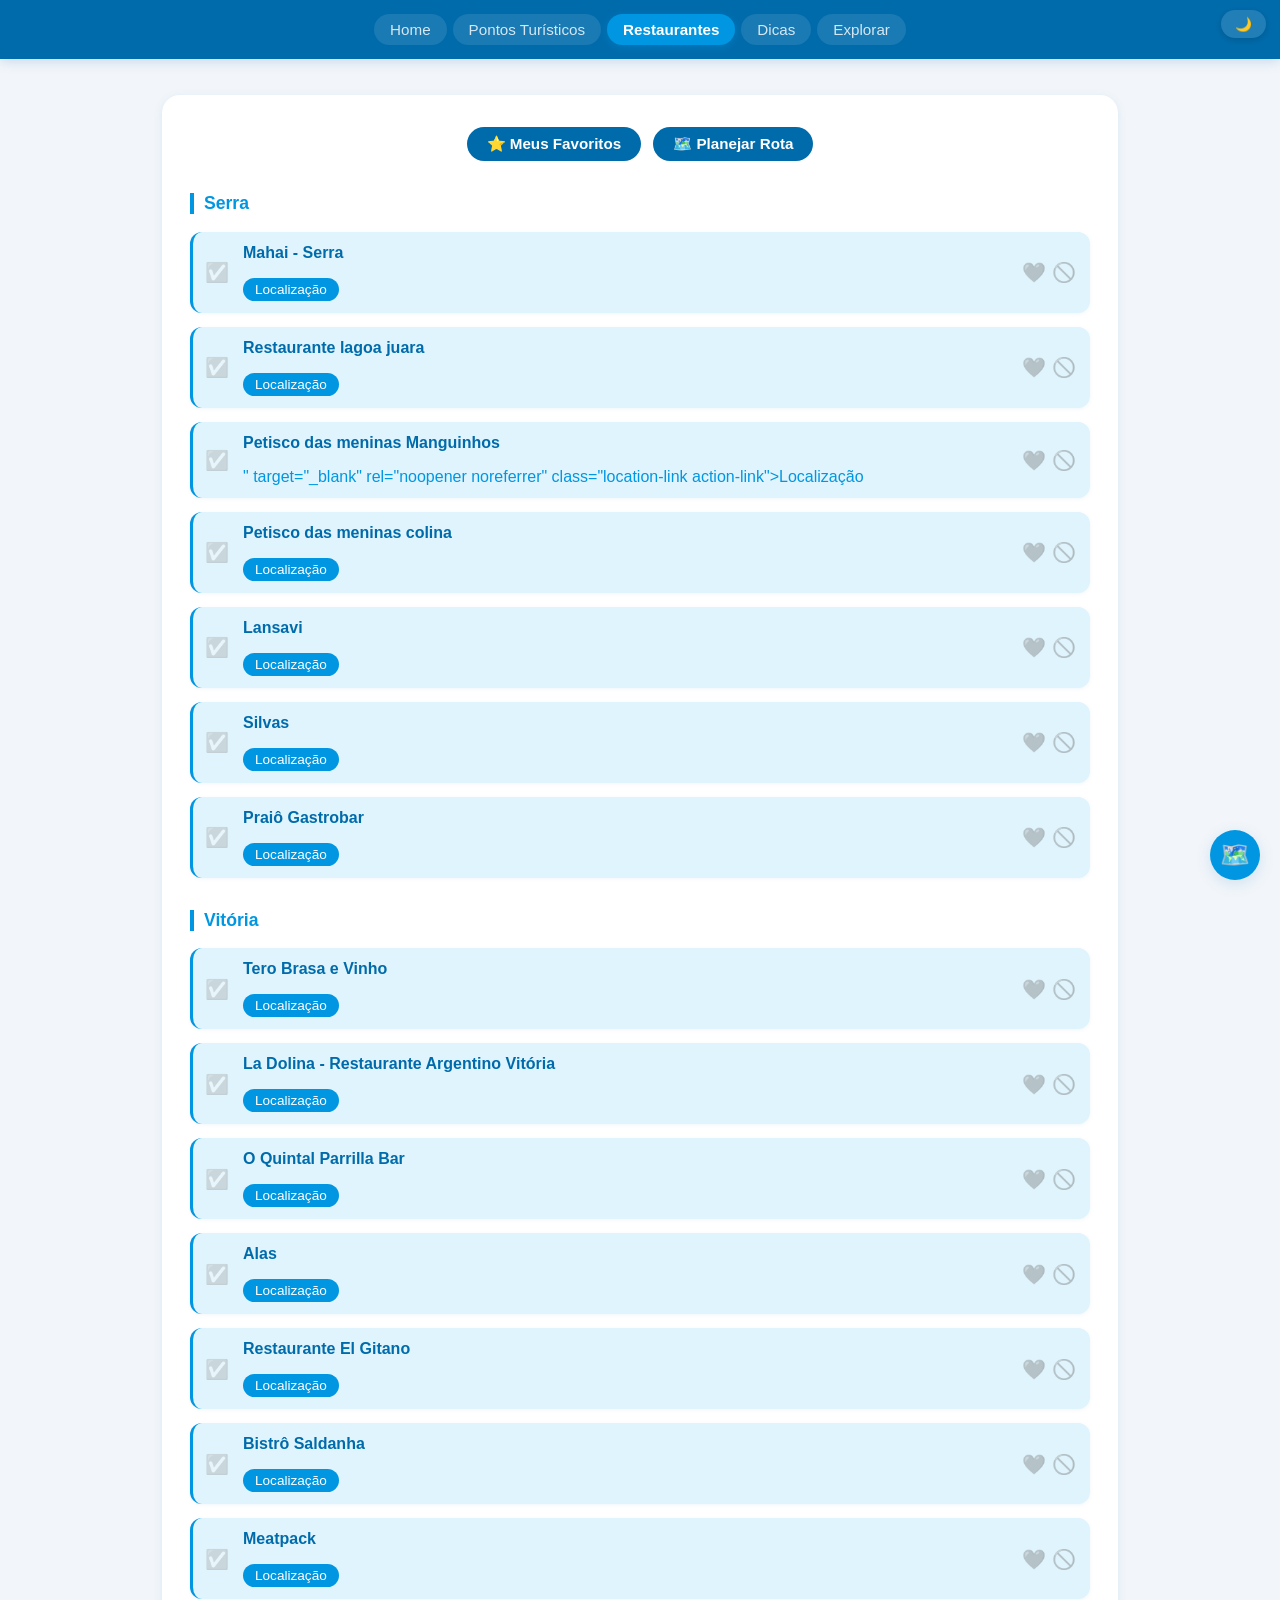
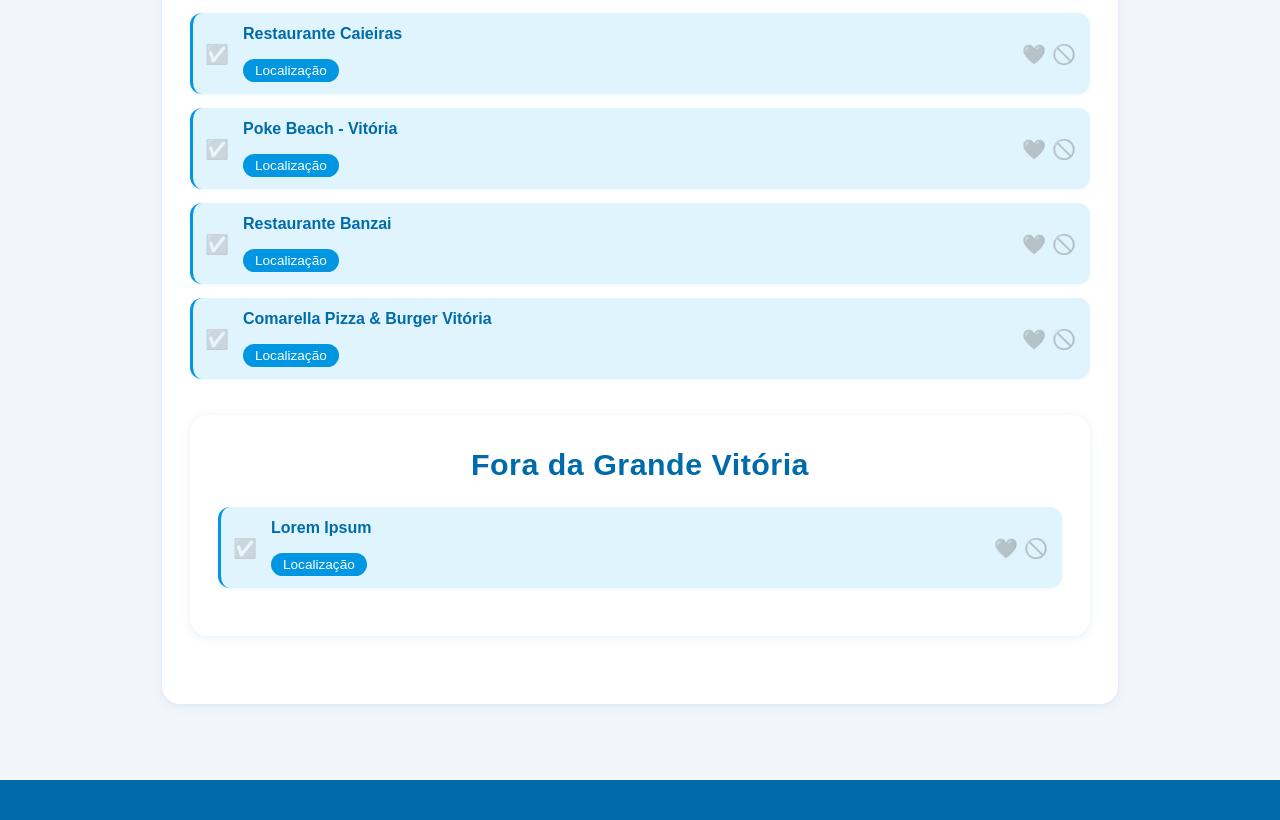
==== commit 4c2791a9: "Update OndeComer.html" ====
--- a/OndeComer.html
+++ b/OndeComer.html
@@ -16,9 +16,6 @@
             <a href="OndeComer.html" class="active" aria-current="page">Restaurantes</a>
             <a href="OndeIrDicas.html">Dicas</a>
             <a href="Explorar.html">Explorar</a>
-            <!--
-            <a href="OndeComer.html">Restaurantes</a>
-            -->
         </nav>
         <button id="theme-toggle" type="button" aria-label="Alternar tema" aria-pressed="false">🌙</button>
     </header>
@@ -69,7 +66,7 @@
                         <button type="button" class="dismiss-btn" aria-label="Não tenho interesse">🚫</button>
                     </div>
                     <div class="link-actions">
-                        <a href="https://maps.app.goo.gl/KuDTHnALbYsLbYgg8" target="_blank" rel="noopener noreferrer" class="location-link action-link">Localização</a>
+                        <a href="<iframe src="https://www.google.com/maps/embed?pb=!1m18!1m12!1m3!1d3559.3184251400367!2d-40.19418072499222!3d-20.19245618125583!2m3!1f0!2f0!3f0!3m2!1i1024!2i768!4f13.1!3m3!1m2!1s0xb81d004bf3a7e1%3A0xb49bcde467454cc!2sPetisco%20das%20Meninas!5e1!3m2!1sen!2sbr!4v1781641424107!5m2!1sen!2sbr" width="600" height="450" style="border:0;" allowfullscreen="" loading="lazy" referrerpolicy="no-referrer-when-downgrade"></iframe>" target="_blank" rel="noopener noreferrer" class="location-link action-link">Localização</a>
                     </div>
                 </li>
 
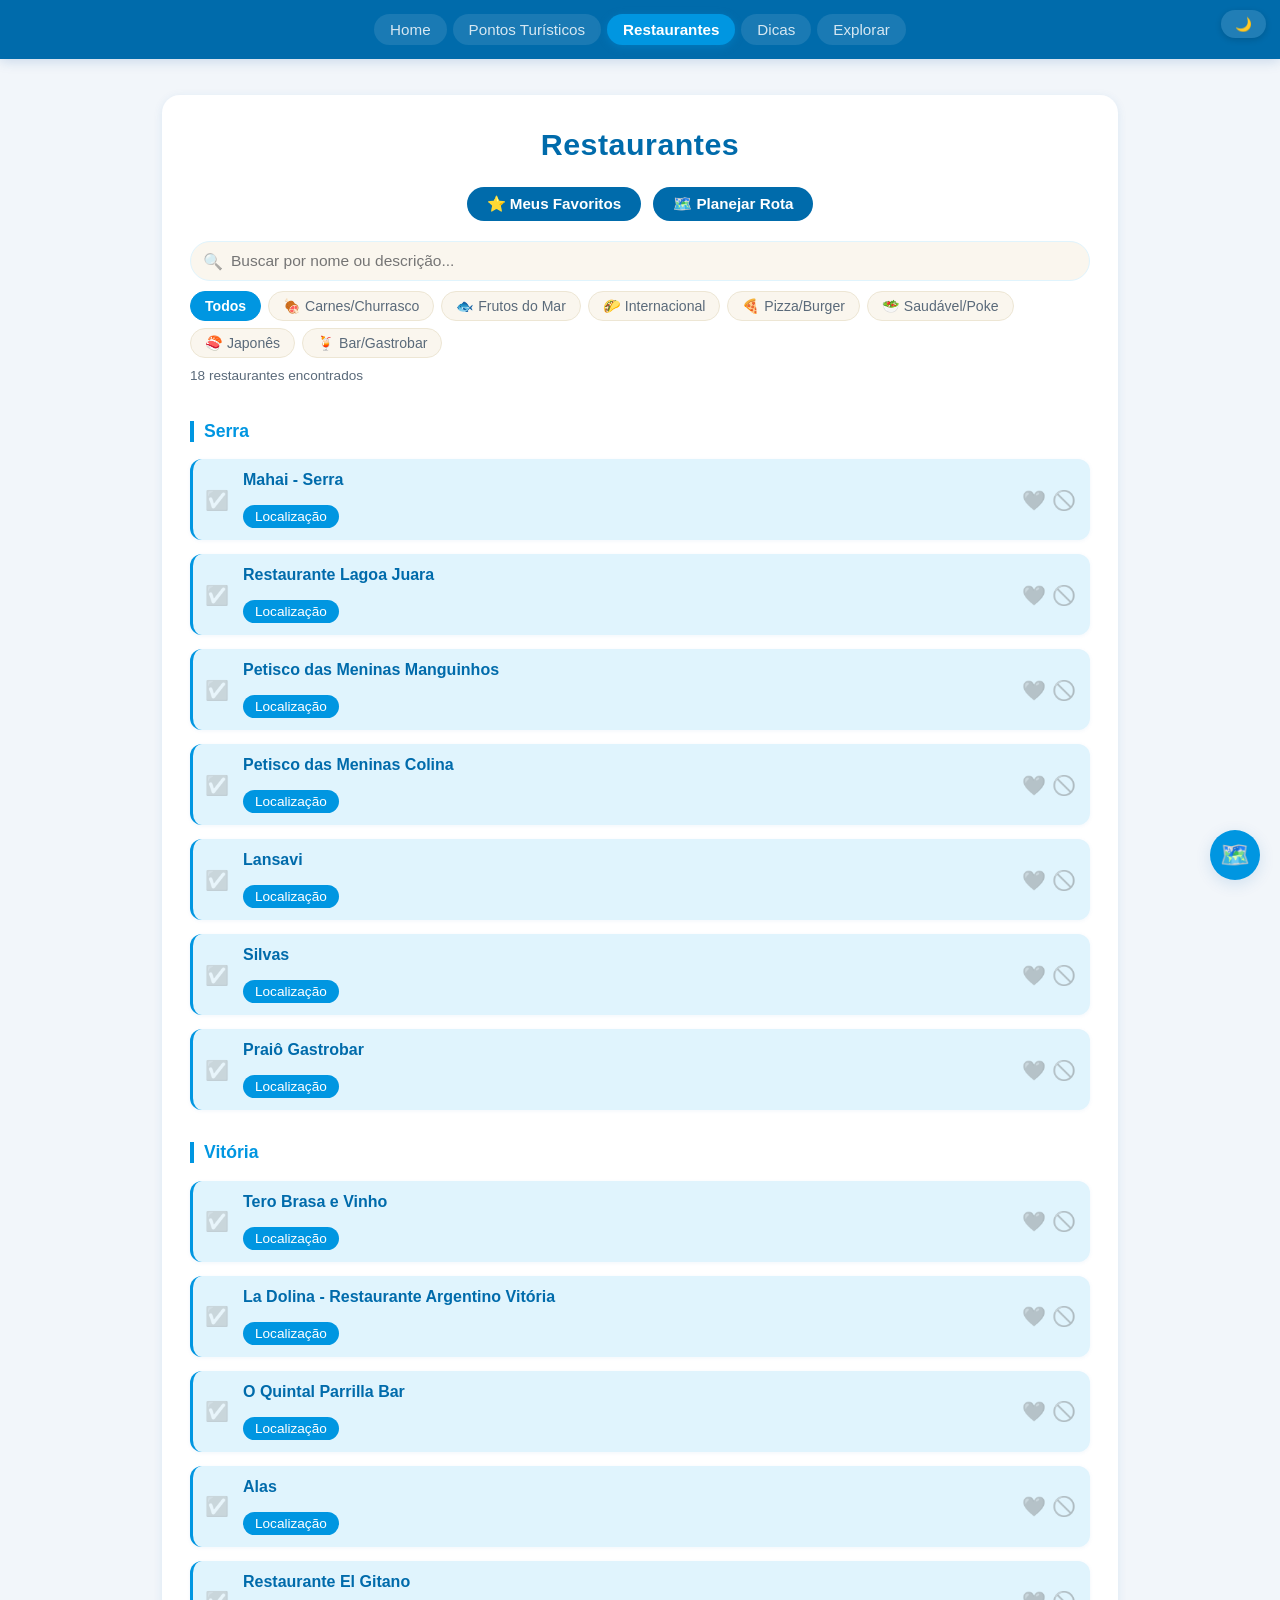
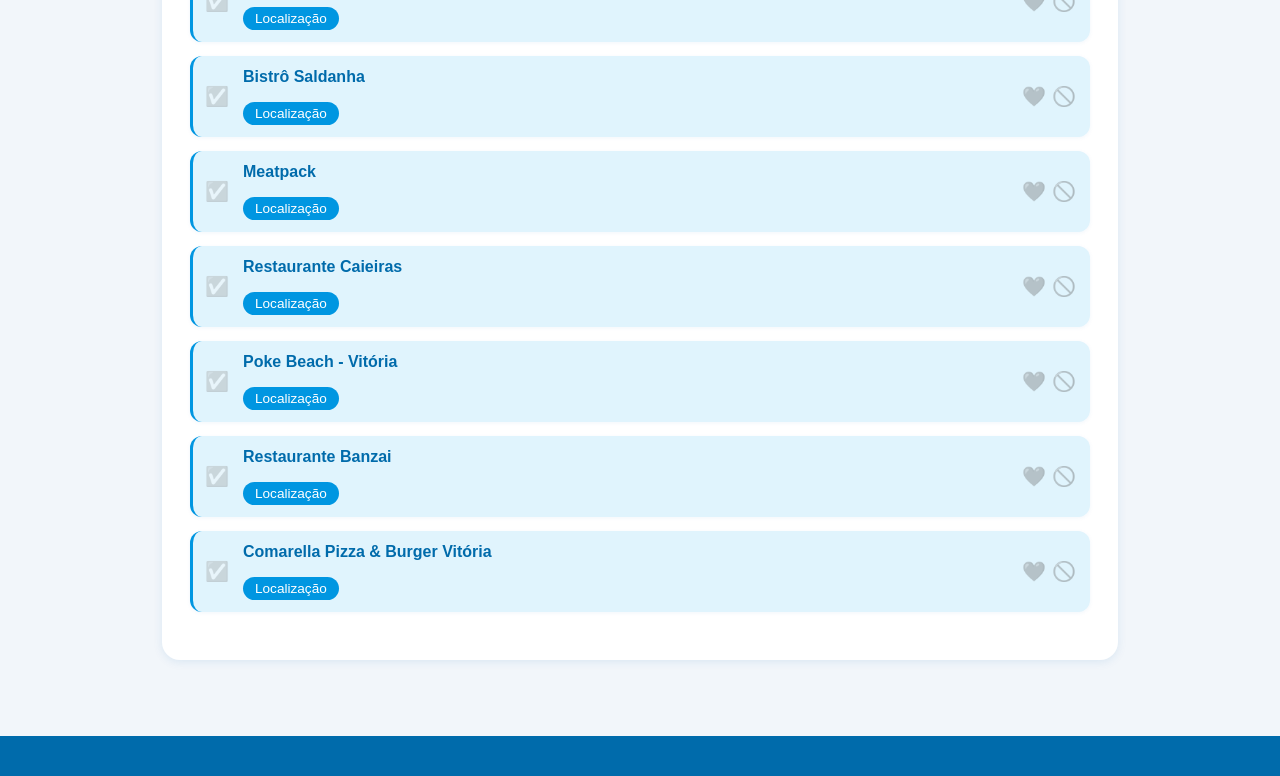
==== commit 3f74202a: "Update OndeComer.html" ====
--- a/OndeComer.html
+++ b/OndeComer.html
@@ -6,9 +6,128 @@
     <meta name="viewport" content="width=device-width, initial-scale=1.0">
     <link rel="stylesheet" href="style.css">
     <link rel="icon" href="https://cdn-icons-png.flaticon.com/512/684/684908.png">
-    <title>Turismo na Grande Vitória</title>
+    <title>Restaurantes — Turismo na Grande Vitória</title>
+    <style>
+        /* === Filtros === */
+        .filters-wrap {
+            display: flex;
+            flex-direction: column;
+            gap: 10px;
+            margin-bottom: 24px;
+        }
+        .search-input-wrap {
+            position: relative;
+        }
+        #search-input {
+            width: 100%;
+            padding: 10px 16px 10px 40px;
+            border: 1.5px solid var(--primary-light, #e0f4fd);
+            border-radius: 24px;
+            font-size: 0.97rem;
+            outline: none;
+            background: var(--areia, #FAF6EE);
+            color: var(--text, #1a2a3a);
+            transition: border-color 0.2s, box-shadow 0.2s;
+            box-sizing: border-box;
+        }
+        #search-input:focus {
+            border-color: var(--primary, #0096E1);
+            box-shadow: 0 0 0 3px rgba(0,150,225,0.12);
+        }
+        .search-icon {
+            position: absolute;
+            left: 13px;
+            top: 50%;
+            transform: translateY(-50%);
+            font-size: 1rem;
+            pointer-events: none;
+            opacity: 0.5;
+        }
+        .type-filters {
+            display: flex;
+            flex-wrap: wrap;
+            gap: 7px;
+        }
+        .type-btn {
+            background: var(--areia, #FAF6EE);
+            color: var(--text-muted, #5a6a7a);
+            border: 1.5px solid var(--areia-dark, #ede6d4);
+            padding: 6px 14px;
+            border-radius: 20px;
+            font-size: 0.88rem;
+            font-weight: 500;
+            cursor: pointer;
+            transition: background 0.18s, color 0.18s, border-color 0.18s;
+            white-space: nowrap;
+        }
+        .type-btn:hover {
+            background: var(--primary-light, #e0f4fd);
+            border-color: var(--primary, #0096E1);
+            color: var(--primary-dark, #006bab);
+        }
+        .type-btn.active {
+            background: var(--primary, #0096E1);
+            color: #fff;
+            border-color: var(--primary, #0096E1);
+            font-weight: 700;
+        }
+
+        #filter-count {
+            font-size: 0.85rem;
+            color: var(--text-muted, #5a6a7a);
+            margin-bottom: 4px;
+            min-height: 1.2em;
+        }
+
+        li[data-id].hidden-by-filter {
+            display: none !important;
+        }
+
+        h3.city-heading.all-hidden {
+            display: none;
+        }
+        ul.city-list.all-hidden {
+            display: none;
+        }
+
+        mark.search-highlight {
+            background: rgba(242, 124, 42, 0.22);
+            color: inherit;
+            border-radius: 3px;
+            padding: 0 1px;
+        }
+
+        #no-results {
+            display: none;
+            text-align: center;
+            padding: 32px 16px;
+            color: var(--text-muted, #5a6a7a);
+            font-size: 0.95rem;
+        }
+
+        body.dark-mode #search-input {
+            background: #0d2030;
+            color: #d0eaff;
+            border-color: #1a3a5a;
+        }
+        body.dark-mode .type-btn {
+            background: #0d2030;
+            color: #7aaac8;
+            border-color: #1a3a5a;
+        }
+        body.dark-mode .type-btn:hover {
+            background: #0d2e44;
+            border-color: var(--primary, #29aef5);
+            color: #a0d8f8;
+        }
+        body.dark-mode .type-btn.active {
+            background: var(--primary, #29aef5);
+            color: #0a1828;
+            border-color: var(--primary, #29aef5);
+        }
+    </style>
 </head>
-<body data-page-id="pontos-turisticos">
+<body data-page-id="restaurantes">
     <header>
         <nav>
             <a href="index.html">Home</a>
@@ -22,6 +141,8 @@
 
     <main>
         <section>
+            <h2>Restaurantes</h2>
+
             <div class="main-actions-container">
                 <button id="toggle-favorites-btn">⭐ Meus Favoritos</button>
                 <button id="toggle-route-mode-btn">🗺️ Planejar Rota</button>
@@ -29,12 +150,38 @@
 
             <section id="favorites-section">
                 <h3>⭐ Meus Favoritos</h3>
-                <ul id="favorites-list"></ul>  
+                <ul id="favorites-list"></ul>
             </section>
-            
-            <h3>Serra</h3>
-            <ul>
-                <li data-id="mahai-serra" data-location-name="Mahai - Serra">
+
+            <!-- === FILTROS === -->
+            <div class="filters-wrap">
+                <div class="search-input-wrap">
+                    <span class="search-icon">🔍</span>
+                    <input type="search" id="search-input" placeholder="Buscar por nome ou descrição..." aria-label="Buscar restaurantes">
+                </div>
+                <div class="type-filters" role="group" aria-label="Filtrar por tipo">
+                    <button class="type-btn active" data-type="todos">Todos</button>
+                    <button class="type-btn" data-type="carnes">🍖 Carnes/Churrasco</button>
+                    <button class="type-btn" data-type="frutos-do-mar">🐟 Frutos do Mar</button>
+                    <button class="type-btn" data-type="internacional">🌮 Internacional</button>
+                    <button class="type-btn" data-type="pizza-burger">🍕 Pizza/Burger</button>
+                    <button class="type-btn" data-type="saudavel">🥗 Saudável/Poke</button>
+                    <button class="type-btn" data-type="japones">🍣 Japonês</button>
+                    <button class="type-btn" data-type="bar-gastrobar">🍹 Bar/Gastrobar</button>
+                </div>
+                <div id="filter-count"></div>
+            </div>
+
+            <div id="no-results">Nenhum restaurante encontrado para esse filtro. Tente outro termo ou categoria.</div>
+
+            <!-- === SERRA === -->
+            <h3 class="city-heading" id="heading-serra">Serra</h3>
+            <ul class="city-list" id="list-serra">
+
+                <li data-id="mahai-serra"
+                    data-location-name="Mahai - Serra"
+                    data-address="Serra - ES"
+                    data-type="bar-gastrobar">
                     <button type="button" class="visited-btn" aria-label="Marcar como visitado">✅</button>
                     <strong>Mahai - Serra</strong>
                     <div class="item-actions">
@@ -42,47 +189,71 @@
                         <button type="button" class="dismiss-btn" aria-label="Não tenho interesse">🚫</button>
                     </div>
                     <div class="link-actions">
-                        <a href="https://maps.app.goo.gl/9u9PDhmT35qaN3JGA" target="_blank" rel="noopener noreferrer" class="location-link action-link">Localização</a>
-                    </div>
-                </li>
-
-                <li data-id="restaurante-lagoa-juara" data-location-name="Restaurante lagoa juara">
-                    <button type="button" class="visited-btn" aria-label="Marcar como visitado">✅</button>
-                    <strong>Restaurante lagoa juara</strong>
-                    <div class="item-actions">
-                        <button type="button" class="favorite-btn" aria-label="Favoritar">❤️</button>
-                        <button type="button" class="dismiss-btn" aria-label="Não tenho interesse">🚫</button>
-                    </div>
-                    <div class="link-actions">
-                        <a href="https://maps.app.goo.gl/dzH2kt6JW8x4BHqh7" target="_blank" rel="noopener noreferrer" class="location-link action-link">Localização</a>
-                    </div>
-                </li>
-
-                <li data-id="petisco-das-meninas-manguinhos" data-location-name="Petisco das meninas Manguinhos">
-                    <button type="button" class="visited-btn" aria-label="Marcar como visitado">✅</button>
-                    <strong>Petisco das meninas Manguinhos</strong>
-                    <div class="item-actions">
-                        <button type="button" class="favorite-btn" aria-label="Favoritar">❤️</button>
-                        <button type="button" class="dismiss-btn" aria-label="Não tenho interesse">🚫</button>
-                    </div>
-                    <div class="link-actions">
-                        <a href="<iframe src="https://www.google.com/maps/embed?pb=!1m18!1m12!1m3!1d3559.3184251400367!2d-40.19418072499222!3d-20.19245618125583!2m3!1f0!2f0!3f0!3m2!1i1024!2i768!4f13.1!3m3!1m2!1s0xb81d004bf3a7e1%3A0xb49bcde467454cc!2sPetisco%20das%20Meninas!5e1!3m2!1sen!2sbr!4v1781641424107!5m2!1sen!2sbr" width="600" height="450" style="border:0;" allowfullscreen="" loading="lazy" referrerpolicy="no-referrer-when-downgrade"></iframe>" target="_blank" rel="noopener noreferrer" class="location-link action-link">Localização</a>
-                    </div>
-                </li>
-
-                <li data-id="petisco-das-meninas-colina" data-location-name="Petisco das meninas colina">
-                    <button type="button" class="visited-btn" aria-label="Marcar como visitado">✅</button>
-                    <strong>Petisco das meninas colina</strong>
-                    <div class="item-actions">
-                        <button type="button" class="favorite-btn" aria-label="Favoritar">❤️</button>
-                        <button type="button" class="dismiss-btn" aria-label="Não tenho interesse">🚫</button>
-                    </div>
-                    <div class="link-actions">
-                        <a href="https://maps.app.goo.gl/Ev2L6FtybhaLygFJ8" target="_blank" rel="noopener noreferrer" class="location-link action-link">Localização</a>
-                    </div>
-                </li>
-
-                <li data-id="lansavi" data-location-name="Lansavi">
+                        <a href="https://maps.app.goo.gl/9u9PDhmT35qaN3JGA"
+                            data-location-name="Mahai - Serra"
+                            target="_blank" rel="noopener noreferrer"
+                            class="location-link action-link">Localização</a>
+                    </div>
+                </li>
+
+                <li data-id="restaurante-lagoa-juara"
+                    data-location-name="Restaurante Lagoa Juara"
+                    data-address="Serra - ES"
+                    data-type="frutos-do-mar">
+                    <button type="button" class="visited-btn" aria-label="Marcar como visitado">✅</button>
+                    <strong>Restaurante Lagoa Juara</strong>
+                    <div class="item-actions">
+                        <button type="button" class="favorite-btn" aria-label="Favoritar">❤️</button>
+                        <button type="button" class="dismiss-btn" aria-label="Não tenho interesse">🚫</button>
+                    </div>
+                    <div class="link-actions">
+                        <a href="https://maps.app.goo.gl/dzH2kt6JW8x4BHqh7"
+                            data-location-name="Restaurante Lagoa Juara"
+                            target="_blank" rel="noopener noreferrer"
+                            class="location-link action-link">Localização</a>
+                    </div>
+                </li>
+
+                <li data-id="petisco-das-meninas-manguinhos"
+                    data-location-name="Petisco das Meninas Manguinhos"
+                    data-address="Manguinhos, Serra - ES"
+                    data-type="bar-gastrobar">
+                    <button type="button" class="visited-btn" aria-label="Marcar como visitado">✅</button>
+                    <strong>Petisco das Meninas Manguinhos</strong>
+                    <div class="item-actions">
+                        <button type="button" class="favorite-btn" aria-label="Favoritar">❤️</button>
+                        <button type="button" class="dismiss-btn" aria-label="Não tenho interesse">🚫</button>
+                    </div>
+                    <div class="link-actions">
+                        <a href="https://maps.app.goo.gl/9rETdTdtrNFQsE7HA"
+                            data-location-name="Petisco das Meninas Manguinhos"
+                            target="_blank" rel="noopener noreferrer"
+                            class="location-link action-link">Localização</a>
+                    </div>
+                </li>
+
+                <li data-id="petisco-das-meninas-colina"
+                    data-location-name="Petisco das Meninas Colina"
+                    data-address="Colina de Laranjeiras, Serra - ES"
+                    data-type="bar-gastrobar">
+                    <button type="button" class="visited-btn" aria-label="Marcar como visitado">✅</button>
+                    <strong>Petisco das Meninas Colina</strong>
+                    <div class="item-actions">
+                        <button type="button" class="favorite-btn" aria-label="Favoritar">❤️</button>
+                        <button type="button" class="dismiss-btn" aria-label="Não tenho interesse">🚫</button>
+                    </div>
+                    <div class="link-actions">
+                        <a href="https://maps.app.goo.gl/Ev2L6FtybhaLygFJ8"
+                            data-location-name="Petisco das Meninas Colina"
+                            target="_blank" rel="noopener noreferrer"
+                            class="location-link action-link">Localização</a>
+                    </div>
+                </li>
+
+                <li data-id="lansavi"
+                    data-location-name="Lansavi"
+                    data-address="Serra - ES"
+                    data-type="internacional">
                     <button type="button" class="visited-btn" aria-label="Marcar como visitado">✅</button>
                     <strong>Lansavi</strong>
                     <div class="item-actions">
@@ -90,11 +261,17 @@
                         <button type="button" class="dismiss-btn" aria-label="Não tenho interesse">🚫</button>
                     </div>
                     <div class="link-actions">
-                        <a href="https://maps.app.goo.gl/76QRZrrf56MAmtEj8" target="_blank" rel="noopener noreferrer" class="location-link action-link">Localização</a>
-                    </div>
-                </li>
-
-                <li data-id="silvas" data-location-name="Silvas">
+                        <a href="https://maps.app.goo.gl/76QRZrrf56MAmtEj8"
+                            data-location-name="Lansavi"
+                            target="_blank" rel="noopener noreferrer"
+                            class="location-link action-link">Localização</a>
+                    </div>
+                </li>
+
+                <li data-id="silvas"
+                    data-location-name="Silvas"
+                    data-address="Serra - ES"
+                    data-type="frutos-do-mar">
                     <button type="button" class="visited-btn" aria-label="Marcar como visitado">✅</button>
                     <strong>Silvas</strong>
                     <div class="item-actions">
@@ -102,11 +279,17 @@
                         <button type="button" class="dismiss-btn" aria-label="Não tenho interesse">🚫</button>
                     </div>
                     <div class="link-actions">
-                        <a href="https://maps.app.goo.gl/ZLYqrmrVu4rTkySX8" target="_blank" rel="noopener noreferrer" class="location-link action-link">Localização</a>
-                    </div>
-                </li>
-
-                <li data-id="praio-gastrobar" data-location-name="Praiô Gastrobar">
+                        <a href="https://maps.app.goo.gl/ZLYqrmrVu4rTkySX8"
+                            data-location-name="Silvas"
+                            target="_blank" rel="noopener noreferrer"
+                            class="location-link action-link">Localização</a>
+                    </div>
+                </li>
+
+                <li data-id="praio-gastrobar"
+                    data-location-name="Praiô Gastrobar"
+                    data-address="Serra - ES"
+                    data-type="bar-gastrobar">
                     <button type="button" class="visited-btn" aria-label="Marcar como visitado">✅</button>
                     <strong>Praiô Gastrobar</strong>
                     <div class="item-actions">
@@ -114,14 +297,23 @@
                         <button type="button" class="dismiss-btn" aria-label="Não tenho interesse">🚫</button>
                     </div>
                     <div class="link-actions">
-                        <a href="https://maps.app.goo.gl/hgjKt5ApZU3nyZhv7" target="_blank" rel="noopener noreferrer" class="location-link action-link">Localização</a>
-                    </div>
-                </li>
+                        <a href="https://maps.app.goo.gl/hgjKt5ApZU3nyZhv7"
+                            data-location-name="Praiô Gastrobar"
+                            target="_blank" rel="noopener noreferrer"
+                            class="location-link action-link">Localização</a>
+                    </div>
+                </li>
+
             </ul>
 
-            <h3>Vitória</h3>
-            <ul>
-                <li data-id="tero-brasa-e-vinho" data-location-name="Tero Brasa e Vinho">
+            <!-- === VITÓRIA === -->
+            <h3 class="city-heading" id="heading-vitoria">Vitória</h3>
+            <ul class="city-list" id="list-vitoria">
+
+                <li data-id="tero-brasa-e-vinho"
+                    data-location-name="Tero Brasa e Vinho"
+                    data-address="Vitória - ES"
+                    data-type="carnes">
                     <button type="button" class="visited-btn" aria-label="Marcar como visitado">✅</button>
                     <strong>Tero Brasa e Vinho</strong>
                     <div class="item-actions">
@@ -129,11 +321,17 @@
                         <button type="button" class="dismiss-btn" aria-label="Não tenho interesse">🚫</button>
                     </div>
                     <div class="link-actions">
-                        <a href="https://maps.app.goo.gl/pFCrJLEk3MzxQfrY6" target="_blank" rel="noopener noreferrer" class="location-link action-link">Localização</a>
-                    </div>
-                </li>
-
-                <li data-id="la-dolina-restaurante-argentino-vitória" data-location-name="La Dolina - Restaurante Argentino Vitória">
+                        <a href="https://maps.app.goo.gl/pFCrJLEk3MzxQfrY6"
+                            data-location-name="Tero Brasa e Vinho"
+                            target="_blank" rel="noopener noreferrer"
+                            class="location-link action-link">Localização</a>
+                    </div>
+                </li>
+
+                <li data-id="la-dolina-restaurante-argentino-vitoria"
+                    data-location-name="La Dolina - Restaurante Argentino Vitória"
+                    data-address="Vitória - ES"
+                    data-type="internacional carnes">
                     <button type="button" class="visited-btn" aria-label="Marcar como visitado">✅</button>
                     <strong>La Dolina - Restaurante Argentino Vitória</strong>
                     <div class="item-actions">
@@ -141,11 +339,17 @@
                         <button type="button" class="dismiss-btn" aria-label="Não tenho interesse">🚫</button>
                     </div>
                     <div class="link-actions">
-                        <a href="https://maps.app.goo.gl/vjGRoHPjh47nDLJJ6" target="_blank" rel="noopener noreferrer" class="location-link action-link">Localização</a>
-                    </div>
-                </li>
-
-                <li data-id="o-quintal-parrilla-bar" data-location-name="O Quintal Parrilla Bar">
+                        <a href="https://maps.app.goo.gl/vjGRoHPjh47nDLJJ6"
+                            data-location-name="La Dolina - Restaurante Argentino Vitória"
+                            target="_blank" rel="noopener noreferrer"
+                            class="location-link action-link">Localização</a>
+                    </div>
+                </li>
+
+                <li data-id="o-quintal-parrilla-bar"
+                    data-location-name="O Quintal Parrilla Bar"
+                    data-address="Vitória - ES"
+                    data-type="carnes bar-gastrobar">
                     <button type="button" class="visited-btn" aria-label="Marcar como visitado">✅</button>
                     <strong>O Quintal Parrilla Bar</strong>
                     <div class="item-actions">
@@ -153,11 +357,17 @@
                         <button type="button" class="dismiss-btn" aria-label="Não tenho interesse">🚫</button>
                     </div>
                     <div class="link-actions">
-                        <a href="https://maps.app.goo.gl/M7S2KbJmAL3hmZDu8" target="_blank" rel="noopener noreferrer" class="location-link action-link">Localização</a>
-                    </div>
-                </li>
-
-                <li data-id="alas" data-location-name="Alas">
+                        <a href="https://maps.app.goo.gl/M7S2KbJmAL3hmZDu8"
+                            data-location-name="O Quintal Parrilla Bar"
+                            target="_blank" rel="noopener noreferrer"
+                            class="location-link action-link">Localização</a>
+                    </div>
+                </li>
+
+                <li data-id="alas"
+                    data-location-name="Alas"
+                    data-address="Vitória - ES"
+                    data-type="bar-gastrobar">
                     <button type="button" class="visited-btn" aria-label="Marcar como visitado">✅</button>
                     <strong>Alas</strong>
                     <div class="item-actions">
@@ -165,11 +375,17 @@
                         <button type="button" class="dismiss-btn" aria-label="Não tenho interesse">🚫</button>
                     </div>
                     <div class="link-actions">
-                        <a href="https://maps.app.goo.gl/ofYtCwFiEyCA5aPV9" target="_blank" rel="noopener noreferrer" class="location-link action-link">Localização</a>
-                    </div>
-                </li>
-
-                <li data-id="restaurante-el-gitano" data-location-name="Restaurante El Gitano">
+                        <a href="https://maps.app.goo.gl/ofYtCwFiEyCA5aPV9"
+                            data-location-name="Alas"
+                            target="_blank" rel="noopener noreferrer"
+                            class="location-link action-link">Localização</a>
+                    </div>
+                </li>
+
+                <li data-id="restaurante-el-gitano"
+                    data-location-name="Restaurante El Gitano"
+                    data-address="Vitória - ES"
+                    data-type="internacional">
                     <button type="button" class="visited-btn" aria-label="Marcar como visitado">✅</button>
                     <strong>Restaurante El Gitano</strong>
                     <div class="item-actions">
@@ -177,11 +393,17 @@
                         <button type="button" class="dismiss-btn" aria-label="Não tenho interesse">🚫</button>
                     </div>
                     <div class="link-actions">
-                        <a href="https://maps.app.goo.gl/9rETdTdtrNFQsE7HA" target="_blank" rel="noopener noreferrer" class="location-link action-link">Localização</a>
-                    </div>
-                </li>
-
-                <li data-id="bistro-saldanha" data-location-name="Bistrô Saldanha">
+                        <a href="https://maps.app.goo.gl/9rETdTdtrNFQsE7HA"
+                            data-location-name="Restaurante El Gitano"
+                            target="_blank" rel="noopener noreferrer"
+                            class="location-link action-link">Localização</a>
+                    </div>
+                </li>
+
+                <li data-id="bistro-saldanha"
+                    data-location-name="Bistrô Saldanha"
+                    data-address="Vitória - ES"
+                    data-type="internacional">
                     <button type="button" class="visited-btn" aria-label="Marcar como visitado">✅</button>
                     <strong>Bistrô Saldanha</strong>
                     <div class="item-actions">
@@ -189,11 +411,17 @@
                         <button type="button" class="dismiss-btn" aria-label="Não tenho interesse">🚫</button>
                     </div>
                     <div class="link-actions">
-                        <a href="https://maps.app.goo.gl/h9KtD9sXbGDZZwSeA" target="_blank" rel="noopener noreferrer" class="location-link action-link">Localização</a>
-                    </div>
-                </li>
-
-                <li data-id="meatpack" data-location-name="Meatpack">
+                        <a href="https://maps.app.goo.gl/h9KtD9sXbGDZZwSeA"
+                            data-location-name="Bistrô Saldanha"
+                            target="_blank" rel="noopener noreferrer"
+                            class="location-link action-link">Localização</a>
+                    </div>
+                </li>
+
+                <li data-id="meatpack"
+                    data-location-name="Meatpack"
+                    data-address="Vitória - ES"
+                    data-type="carnes pizza-burger">
                     <button type="button" class="visited-btn" aria-label="Marcar como visitado">✅</button>
                     <strong>Meatpack</strong>
                     <div class="item-actions">
@@ -201,11 +429,17 @@
                         <button type="button" class="dismiss-btn" aria-label="Não tenho interesse">🚫</button>
                     </div>
                     <div class="link-actions">
-                        <a href="https://maps.app.goo.gl/advBwBxP9KjDiN6EA" target="_blank" rel="noopener noreferrer" class="location-link action-link">Localização</a>
-                    </div>
-                </li>
-
-                <li data-id="restaurante-caieiras" data-location-name="Restaurante Caieiras">
+                        <a href="https://maps.app.goo.gl/advBwBxP9KjDiN6EA"
+                            data-location-name="Meatpack"
+                            target="_blank" rel="noopener noreferrer"
+                            class="location-link action-link">Localização</a>
+                    </div>
+                </li>
+
+                <li data-id="restaurante-caieiras"
+                    data-location-name="Restaurante Caieiras"
+                    data-address="Vitória - ES"
+                    data-type="frutos-do-mar">
                     <button type="button" class="visited-btn" aria-label="Marcar como visitado">✅</button>
                     <strong>Restaurante Caieiras</strong>
                     <div class="item-actions">
@@ -213,11 +447,17 @@
                         <button type="button" class="dismiss-btn" aria-label="Não tenho interesse">🚫</button>
                     </div>
                     <div class="link-actions">
-                        <a href="https://maps.app.goo.gl/YEZ66uJsGoF6mLDe7" target="_blank" rel="noopener noreferrer" class="location-link action-link">Localização</a>
-                    </div>
-                </li>
-
-                <li data-id="poke-beach-vitoria" data-location-name="Poke Beach - Vitória">
+                        <a href="https://maps.app.goo.gl/YEZ66uJsGoF6mLDe7"
+                            data-location-name="Restaurante Caieiras"
+                            target="_blank" rel="noopener noreferrer"
+                            class="location-link action-link">Localização</a>
+                    </div>
+                </li>
+
+                <li data-id="poke-beach-vitoria"
+                    data-location-name="Poke Beach - Vitória"
+                    data-address="Vitória - ES"
+                    data-type="saudavel">
                     <button type="button" class="visited-btn" aria-label="Marcar como visitado">✅</button>
                     <strong>Poke Beach - Vitória</strong>
                     <div class="item-actions">
@@ -225,11 +465,17 @@
                         <button type="button" class="dismiss-btn" aria-label="Não tenho interesse">🚫</button>
                     </div>
                     <div class="link-actions">
-                        <a href="https://maps.app.goo.gl/uC8y2P5RDLAihBMB6" target="_blank" rel="noopener noreferrer" class="location-link action-link">Localização</a>
-                    </div>
-                </li>
-
-                <li data-id="restaurante-banzai" data-location-name="Restaurante Banzai">
+                        <a href="https://maps.app.goo.gl/uC8y2P5RDLAihBMB6"
+                            data-location-name="Poke Beach - Vitória"
+                            target="_blank" rel="noopener noreferrer"
+                            class="location-link action-link">Localização</a>
+                    </div>
+                </li>
+
+                <li data-id="restaurante-banzai"
+                    data-location-name="Restaurante Banzai"
+                    data-address="Vitória - ES"
+                    data-type="japones">
                     <button type="button" class="visited-btn" aria-label="Marcar como visitado">✅</button>
                     <strong>Restaurante Banzai</strong>
                     <div class="item-actions">
@@ -237,11 +483,17 @@
                         <button type="button" class="dismiss-btn" aria-label="Não tenho interesse">🚫</button>
                     </div>
                     <div class="link-actions">
-                        <a href="https://maps.app.goo.gl/PVyVTEyEteAytFKS8" target="_blank" rel="noopener noreferrer" class="location-link action-link">Localização</a>
-                    </div>
-                </li>
-
-                <li data-id="comarella-pizza-burger-vitoria" data-location-name="Comarella Pizza & Burger Vitória">
+                        <a href="https://maps.app.goo.gl/PVyVTEyEteAytFKS8"
+                            data-location-name="Restaurante Banzai"
+                            target="_blank" rel="noopener noreferrer"
+                            class="location-link action-link">Localização</a>
+                    </div>
+                </li>
+
+                <li data-id="comarella-pizza-burger-vitoria"
+                    data-location-name="Comarella Pizza & Burger Vitória"
+                    data-address="Vitória - ES"
+                    data-type="pizza-burger">
                     <button type="button" class="visited-btn" aria-label="Marcar como visitado">✅</button>
                     <strong>Comarella Pizza & Burger Vitória</strong>
                     <div class="item-actions">
@@ -249,426 +501,127 @@
                         <button type="button" class="dismiss-btn" aria-label="Não tenho interesse">🚫</button>
                     </div>
                     <div class="link-actions">
-                        <a href="https://maps.app.goo.gl/dGgnDoNMAqm518S38" target="_blank" rel="noopener noreferrer" class="location-link action-link">Localização</a>
-                    </div>
-                </li>
+                        <a href="https://maps.app.goo.gl/dGgnDoNMAqm518S38"
+                            data-location-name="Comarella Pizza & Burger Vitória"
+                            target="_blank" rel="noopener noreferrer"
+                            class="location-link action-link">Localização</a>
+                    </div>
+                </li>
+
             </ul>
-                <!---
-                <li data-id="pedra-da-cebola" 
-                    data-location-name="Parque Pedra da Cebola"
-                    data-address="R. Ana Vieira de Freitas, s/n - Mata da Praia, Vitória - ES, 29066-190">
-                    <button type="button" class="visited-btn" aria-label="Marcar como visitado">✅</button>
-                    <strong>Parque Pedra da Cebola</strong>
-                    <div class="item-actions">
-                        <button type="button" class="favorite-btn" aria-label="Favoritar">❤️</button>
-                        <button type="button" class="dismiss-btn" aria-label="Não tenho interesse">🚫</button>
-                    </div>
-                    <div class="link-actions">
-                        <a href="http://googleusercontent.com/maps/google.com/44" 
-                            data-embed-url="http://googleusercontent.com/maps/google.com/45" 
-                            data-location-name="Parque Pedra da Cebola"
-                            target="_blank" 
-                            rel="noopener noreferrer" 
-                            class="location-link action-link">Localização</a>
-                        <a href="https://www.vitoria.es.gov.br/turista/parques-e-pracas/parque-pedra-da-cebola" target="_blank" rel="noopener noreferrer" class="action-link">Site Oficial</a>
-                    </div>
-                    <span class="desc">Ampla área verde com lagos, parquinhos e espaços para piquenique e lazer.</span>
-                    </div>
-                </li>
-                
-                <li data-id="parque-von-schilgen" 
-                data-location-name="Parque Von Schilgen"
-                data-address="">
-                    <button type="button" class="visited-btn" aria-label="Marcar como visitado">✅</button>
-                    <strong>Parque Von Schilgen</strong>
-                        <div class="item-actions">
-                        <button type="button" class="favorite-btn" aria-label="Favoritar">❤️</button>                        
-                        <button type="button" class="dismiss-btn" aria-label="Não tenho interesse">🚫</button>
-                    </div>
-                    <div class="link-actions">
-                    <a href="" 
-                        data-embed-url="" 
-                        data-location-name="Parque Von Schilgen"
-                        target="_blank"
-                        rel="noopener noreferrer" 
-                        class="location-link action-link">Localização</a>
-                    <a href="" target="_blank" rel="noopener noreferrer" class="action-link">Site Oficial</a>   
-                    </div>
-                </li>
-                
-                <li data-id="catedral-de-vitoria" 
-                data-location-name="Catedral de Vitória"
-                data-address="">
-                    <button type="button" class="visited-btn" aria-label="Marcar como visitado">✅</button>
-                    <strong>Catedral de Vitória</strong>
-                        <div class="item-actions">
-                        <button type="button" class="favorite-btn" aria-label="Favoritar">❤️</button>                        
-                        <button type="button" class="dismiss-btn" aria-label="Não tenho interesse">🚫</button>
-                    </div>
-                    <div class="link-actions">
-                    <a href="" 
-                        data-embed-url="" 
-                        data-location-name="Catedral de Vitória"
-                        target="_blank"
-                        rel="noopener noreferrer" 
-                        class="location-link action-link">Localização</a>
-                    <a href="" target="_blank" rel="noopener noreferrer" class="action-link">Site Oficial</a>   
-                    </div>
-                </li>
-                
-                <li data-id="parque-botanico-vale" 
-                data-location-name="Parque Botânico Vale"
-                data-address="">
-                    <button type="button" class="visited-btn" aria-label="Marcar como visitado">✅</button>
-                    <strong>Parque Botânico Vale</strong>
-                        <div class="item-actions">
-                        <button type="button" class="favorite-btn" aria-label="Favoritar">❤️</button>                        
-                        <button type="button" class="dismiss-btn" aria-label="Não tenho interesse">🚫</button>
-                    </div>
-                    <div class="link-actions">
-                    <a href="https://www." 
-                        data-embed-url="" 
-                        data-location-name="Parque Botânico Vale"
-                        target="_blank"
-                        rel="noopener noreferrer" 
-                        class="location-link action-link">Localização</a>
-                    <a href="" target="_blank" rel="noopener noreferrer" class="action-link">Site Oficial</a>   
-                    </div>
-                </li>
-                
-                <li data-id="projeto-tamar" 
-                data-location-name="Projeto Tamar"
-                data-address="">
-                    <button type="button" class="visited-btn" aria-label="Marcar como visitado">✅</button>
-                    <strong>Projeto Tamar</strong>
-                        <div class="item-actions">
-                        <button type="button" class="favorite-btn" aria-label="Favoritar">❤️</button>                        
-                        <button type="button" class="dismiss-btn" aria-label="Não tenho interesse">🚫</button>
-                    </div>
-                    <div class="link-actions">
-                    <a href="https://www." 
-                        data-embed-url="" 
-                        data-location-name="Projeto Tamar"
-                        target="_blank"
-                        rel="noopener noreferrer" 
-                        class="location-link action-link">Localização</a>
-                    <a href="" target="_blank" rel="noopener noreferrer" class="action-link">Site Oficial</a>   
-                    </div>
-                </li>
-            
-            </ul>
-
-            <h3>Vila Velha</h3>
-            <ul>
-                
-                <li data-id="morro-do-moreno" 
-                data-location-name="Morro do Moreno"
-                data-address="1056, R. Xavantes, 262 - Praia da Costa, Vila Velha - ES, 29101-190">
-                    <button type="button" class="visited-btn" aria-label="Marcar como visitado">✅</button>
-                    <strong>Morro do Moreno</strong>
-                    <div class="item-actions">
-                        <button type="button" class="favorite-btn" aria-label="Favoritar">❤️</button>                        
-                        <button type="button" class="dismiss-btn" aria-label="Não tenho interesse">🚫</button>
-                    </div>
-                    <div class="link-actions">
-                    <a href="https://www.google.com/maps/place/Morro+do+Moreno/@-20.3263068,-40.2800384,17z/data=!3m1!4b1!4m6!3m5!1s0xb81652ae6a178b:0xa9fa17d57c1af295!8m2!3d-20.3263068!4d-40.2774635!16s%2Fg%2F1227vjzt?authuser=0&hl=en&entry=ttu&g_ep=EgoyMDI1MDkwOS4wIKXMDSoASAFQAw%3D%3D" 
-                        data-embed-url="https://www.google.com/maps/embed?pb=!1m18!1m12!1m3!1d3741.370512696845!2d-40.2774635!3d-20.326306799999998!2m3!1f0!2f0!3f0!3m2!1i1024!2i768!4f13.1!3m3!1m2!1s0xb81652ae6a178b%3A0xa9fa17d57c1af295!2sMorro%20do%20Moreno!5e0!3m2!1sen!2sbr!4v1757952912691!5m2!1sen!2sbr" 
-                        data-location-name="Morro do Moreno"
-                        target="_blank"
-                        rel="noopener noreferrer" 
-                        class="location-link action-link">Localização</a>
-                    </div>    
-                    <span class="desc">Trilha e mirante com vista panorâmica da Grande Vitória</span>
-                </li>
-                
-                <li data-id="convento-da-penha" 
-                data-location-name="Convento da Penha"
-                data-address="R. Vasco Coutinho - Prainha, Vila Velha - ES, 29100-231">
-                    <button type="button" class="visited-btn" aria-label="Marcar como visitado">✅</button>
-                    <strong>Convento da Penha</strong>
-                        <div class="item-actions">
-                        <button type="button" class="favorite-btn" aria-label="Favoritar">❤️</button>                        
-                        <button type="button" class="dismiss-btn" aria-label="Não tenho interesse">🚫</button>
-                    </div>
-                    <div class="link-actions">
-                    <a href="https://www.google.com/maps/place/Convento+da+Penha/@-20.3293623,-40.2896439,17z/data=!3m1!4b1!4m6!3m5!1s0xb816498a913f37:0xa2c5411362c10f93!8m2!3d-20.3293623!4d-40.287069!16zL20vMDMwOHE5?authuser=0&hl=en&entry=ttu&g_ep=EgoyMDI1MDkwOS4wIKXMDSoASAFQAw%3D%3D" 
-                        data-embed-url="https://www.google.com/maps/embed?pb=!1m18!1m12!1m3!1d3741.2965978569914!2d-40.287068999999995!3d-20.329362300000003!2m3!1f0!2f0!3f0!3m2!1i1024!2i768!4f13.1!3m3!1m2!1s0xb816498a913f37%3A0xa2c5411362c10f93!2sConvento%20da%20Penha!5e0!3m2!1sen!2sbr!4v1757952940912!5m2!1sen!2sbr" 
-                        data-location-name="Convento da Penha"
-                        target="_blank"
-                        rel="noopener noreferrer" 
-                        class="location-link action-link">Localização</a>
-                    <a href="https://conventodapenha.org.br" target="_blank" rel="noopener noreferrer" class="action-link">Site Oficial</a>   
-                    </div>
-                </li>
-                
-                <li data-id="farol-de-santa-luzia" 
-                data-location-name="Farol de Santa Luzia"
-                data-address="R. Santa Luzia, 2 - Praia da Costa, Vila Velha - ES, 29101-100">
-                    <button type="button" class="visited-btn" aria-label="Marcar como visitado">✅</button>
-                    <strong>Farol de Santa Luzia</strong>
-                        <div class="item-actions">
-                        <button type="button" class="favorite-btn" aria-label="Favoritar">❤️</button>                        
-                        <button type="button" class="dismiss-btn" aria-label="Não tenho interesse">🚫</button>
-                    </div>
-                    <div class="link-actions">
-                    <a href="https://www.google.com/maps/place/Lighthouse+Santa+Luzia/@-20.3244785,-40.2866188,15z/data=!4m6!3m5!1s0xb817ab83631c57:0xf2d8777238238fe1!8m2!3d-20.3244785!4d-40.2675644!16s%2Fg%2F121qsl7x?authuser=0&hl=en&entry=ttu&g_ep=EgoyMDI1MDkwOS4wIKXMDSoASAFQAw%3D%3D" 
-                        data-embed-url="https://www.google.com/maps/embed?pb=!1m14!1m8!1m3!1d14965.658942235417!2d-40.2866188!3d-20.3244785!3m2!1i1024!2i768!4f13.1!3m3!1m2!1s0xb817ab83631c57%3A0xf2d8777238238fe1!2sLighthouse%20Santa%20Luzia!5e0!3m2!1sen!2sbr!4v1757952964027!5m2!1sen!2sbr" 
-                        data-location-name="Farol de Santa Luzia"
-                        target="_blank"
-                        rel="noopener noreferrer" 
-                        class="location-link action-link">Localização</a>
-                    <a href="https://www.vilavelha.es.gov.br/paginas/turismo-agendamento-de-visitacao-ao-farol-santa-luzia-somente-onibus-de-turismo" target="_blank" rel="noopener noreferrer" class="action-link">Site Gov</a>   
-                    </div>
-                </li>
-                
-                <li data-id="praia-secreta" 
-                data-location-name="Praia Secreta"
-                data-address="Costa Beach, Vila Velha - State of Espírito Santo">
-                    <button type="button" class="visited-btn" aria-label="Marcar como visitado">✅</button>
-                    <strong>Praia Secreta</strong>
-                        <div class="item-actions">
-                        <button type="button" class="favorite-btn" aria-label="Favoritar">❤️</button>                        
-                        <button type="button" class="dismiss-btn" aria-label="Não tenho interesse">🚫</button>
-                    </div>
-                    <div class="link-actions">
-                    <a href="https://www.google.com/maps/place/R.+Praia+Secreta+-+Praia+da+Costa,+Vila+Velha+-+ES/@-20.325373,-40.2725423,17z/data=!3m1!4b1!4m6!3m5!1s0xb817aa3a9bbd51:0xab92f38aec4b12e5!8m2!3d-20.325373!4d-40.2699674!16s%2Fg%2F11jntl_c0s?authuser=0&hl=en&entry=ttu&g_ep=EgoyMDI1MDkwOS4wIKXMDSoASAFQAw%3D%3D" 
-                        data-embed-url="https://www.google.com/maps/embed?pb=!1m18!1m12!1m3!1d3741.3930998974056!2d-40.2699674!3d-20.325373!2m3!1f0!2f0!3f0!3m2!1i1024!2i768!4f13.1!3m3!1m2!1s0xb817aa3a9bbd51%3A0xab92f38aec4b12e5!2sR.%20Praia%20Secreta%20-%20Praia%20da%20Costa%2C%20Vila%20Velha%20-%20ES!5e0!3m2!1sen!2sbr!4v1757953002219!5m2!1sen!2sbr" 
-                        data-location-name="Praia Secreta"
-                        target="_blank"
-                        rel="noopener noreferrer" 
-                        class="location-link action-link">Localização</a>    
-                    </div>
-                </li>
-
-                <li data-id="batalhao-de-infantaria" 
-                data-location-name="38º Batalhão de Infantaria"
-                data-address="Praia de Piratininga, s/n - Prainha, Vila Velha - ES, 29100-901">
-                    <button type="button" class="visited-btn" aria-label="Marcar como visitado">✅</button>
-                    <strong>38º Batalhão de Infantaria</strong>
-                        <div class="item-actions">
-                        <button type="button" class="favorite-btn" aria-label="Favoritar">❤️</button>                        
-                        <button type="button" class="dismiss-btn" aria-label="Não tenho interesse">🚫</button>
-                    </div>
-                    <div class="link-actions">
-                        <a href="https://www.google.com/maps/place/38%C2%B0+Batalh%C3%A3o+de+Infantaria+do+Ex%C3%A9rcito+Brasileiro/@-20.324783,-40.2893106,17z/data=!3m1!4b1!4m6!3m5!1s0xb8164ae8fd801b:0xbc51f0d89b68bbb7!8m2!3d-20.324783!4d-40.2867357!16s%2Fg%2F1hc38f6xb?authuser=0&hl=en&entry=ttu&g_ep=EgoyMDI1MDkwOS4wIKXMDSoASAFQAw%3D%3D" 
-                            data-embed-url="https://www.google.com/maps/embed?pb=!1m18!1m12!1m3!1d3741.4073705869864!2d-40.2867357!3d-20.324783!2m3!1f0!2f0!3f0!3m2!1i1024!2i768!4f13.1!3m3!1m2!1s0xb8164ae8fd801b%3A0xbc51f0d89b68bbb7!2s38%C2%B0%20Batalh%C3%A3o%20de%20Infantaria%20do%20Ex%C3%A9rcito%20Brasileiro!5e0!3m2!1sen!2sbr!4v1757953042784!5m2!1sen!2sbr" 
-                            data-location-name="38º Batalhão de Infantaria"
-                            target="_blank"
-                            rel="noopener noreferrer" 
-                            class="location-link action-link">Localização</a>
-                        <a href="https://www.38bi.eb.mil.br/servicos/espaco-cultural-forte-sao-francisco-xavier-da-barra?csrt=14848846816520279570" target="_blank" rel="noopener noreferrer" class="action-link">Site Oficial</a>   
-                    </div>
-                    <a href="https://www.instagram.com/cafeteriavistadoforte/" target="_blank" rel="noopener noreferrer">☕ Cafeteria Vista do Forte</a>
-                    <span class="desc">Visita exige vestimenta adequada</span>
-                </li>
-                
-                <li data-id="museu-vale" 
-                data-location-name="Museu Vale"
-                data-address="R. Vila Isabel, Vila Velha - ES, 29114-035">
-                    <button type="button" class="visited-btn" aria-label="Marcar como visitado">✅</button>
-                    <strong>Museu Vale</strong>
-                        <div class="item-actions">
-                        <button type="button" class="favorite-btn" aria-label="Favoritar">❤️</button>                        
-                        <button type="button" class="dismiss-btn" aria-label="Não tenho interesse">🚫</button>
-                    </div>
-                    <div class="link-actions">
-                    <a href="https://www.google.com/maps/place/Vale+Museum/@-20.326723,-40.3478316,17.75z/data=!4m6!3m5!1s0xb83d113ac828e1:0xc5e6358af776d872!8m2!3d-20.3266431!4d-40.3450837!16s%2Fg%2F1231gk8q?authuser=0&hl=en&entry=ttu&g_ep=EgoyMDI1MDkwOS4wIKXMDSoASAFQAw%3D%3D" 
-                        data-embed-url="https://www.google.com/maps/embed?pb=!1m14!1m8!1m3!1d3741.3604451322094!2d-40.3478316!3d-20.326723!3m2!1i1024!2i768!4f13.1!3m3!1m2!1s0xb83d113ac828e1%3A0xc5e6358af776d872!2sVale%20Museum!5e0!3m2!1sen!2sbr!4v1757953075556!5m2!1sen!2sbr" 
-                        data-location-name="Museu Vale"
-                        target="_blank"
-                        rel="noopener noreferrer" 
-                        class="location-link action-link">Localização</a>
-                    <a href="https://museuvale.org" target="_blank" rel="noopener noreferrer" class="action-link">Site Oficial</a>   
-                    </div>
-                    <span class="desc">Exposições de arte e eventos culturais</span>
-                </li>
-                
-                <li data-id="" 
-                data-location-name=""
-                data-address="">
-                    <button type="button" class="visited-btn" aria-label="Marcar como visitado">✅</button>
-                    <strong></strong>
-                        <div class="item-actions">
-                        <button type="button" class="favorite-btn" aria-label="Favoritar">❤️</button>                        
-                        <button type="button" class="dismiss-btn" aria-label="Não tenho interesse">🚫</button>
-                    </div>
-                    <div class="link-actions">
-                    <a href=""
-                        data-embed-url=""
-                        data-location-name=""
-                        target="_blank"
-                        rel="noopener noreferrer" 
-                        class="location-link action-link">Localização</a>
-                    <a href="" target="_blank" rel="noopener noreferrer" class="action-link">Site Oficial</a>   
-                    </div>
-                </li>
-            
-            </ul>
-
-            <h3>Serra</h3>
-            <ul>
-                
-                <li data-id="igreja-dos-reis-magos" 
-                data-location-name="Igreja dos Reis Magos"
-                data-address="Tv. Reis Magos II - Nova Almeida Centro, Serra - ES, 29182-528">
-                    <button type="button" class="visited-btn" aria-label="Marcar como visitado">✅</button>
-                    <strong>Igreja dos Reis Magos</strong>
-                        <div class="item-actions">
-                        <button type="button" class="favorite-btn" aria-label="Favoritar">❤️</button>                        
-                        <button type="button" class="dismiss-btn" aria-label="Não tenho interesse">🚫</button>
-                    </div>
-                    <div class="link-actions">
-                    <a href="https://www.google.com/maps/place/igreja+dos+reis+magos/data=!4m2!3m1!1s0xb7f12233915ec1:0x7f2c840206b68616?sa=X&ved=1t:155783&ictx=111" 
-                    data-embed-url="https://www.google.com/maps/embed?pb=!1m18!1m12!1m3!1d3747.8087331638717!2d-40.1922455!3d-20.0584526!2m3!1f0!2f0!3f0!3m2!1i1024!2i768!4f13.1!3m3!1m2!1s0xb7f12233915ec1%3A0x7f2c840206b68616!2sChurch%20of%20the%20Magi!5e0!3m2!1sen!2sbr!4v1757953100562!5m2!1sen!2sbr" 
-                    data-location-name="Igreja dos Reis Magos"
-                    target="_blank" 
-                    rel="noopener noreferrer" 
-                    class="location-link action-link">Localização</a>
-                    </div>
-                    <span class="desc">Igreja histórica tombada, datada do período colonial</span>
-                </li>
-            </ul>
+
         </section>
--->
-        <section>
-            <h2>Fora da Grande Vitória</h2>
-            <ul>
-                
-                <li data-id="Lorem-Ipsum" 
-                data-location-name="Lorem Ipsum"
-                data-address="Cidade de Domingos Martins - State of Espírito Santo, 29260-000">
-                    <button type="button" class="visited-btn" aria-label="Marcar como visitado">✅</button>
-                    <strong>Lorem Ipsum</strong>
-                        <div class="item-actions">
-                        <button type="button" class="favorite-btn" aria-label="Favoritar">❤️</button>                        
-                        <button type="button" class="dismiss-btn" aria-label="Não tenho interesse">🚫</button>
-                    </div>
-                    <div class="link-actions">
-                    <a href="https://www.google.com/maps/place/Domingos+Martins,+State+of+Esp%C3%ADrito+Santo,+29260-000/@-20.3653456,-40.6687556,15z/data=!3m1!4b1!4m6!3m5!1s0xb9b516e21b6539:0x6f177d0d615b9971!8m2!3d-20.3625703!4d-40.6582081!16s%2Fg%2F11bxfzb516?entry=ttu&g_ep=EgoyMDI1MDkwOS4wIKXMDSoASAFQAw%3D%3D" 
-                        data-embed-url="https://www.google.com/maps/embed?pb=!1m18!1m12!1m3!1d14961.701303643858!2d-40.6584558!3d-20.365345950000002!2m3!1f0!2f0!3f0!3m2!1i1024!2i768!4f13.1!3m3!1m2!1s0xb9b516e21b6539%3A0x6f177d0d615b9971!2sDomingos%20Martins%2C%20State%20of%20Esp%C3%ADrito%20Santo%2C%2029260-000!5e0!3m2!1sen!2sbr!4v1757953135777!5m2!1sen!2sbr" 
-                        data-location-name="Domingos Martins"
-                        target="_blank"
-                        rel="noopener noreferrer" 
-                        class="location-link action-link">Localização</a>    
-                    </div>
-                </li>
-<!--
-                <li data-id="pedra-azul" 
-                data-location-name="Pedra Azul"
-                data-address="Pedra azul, Domingos Martins - State of Espírito Santo, 29260-000">
-                    <button type="button" class="visited-btn" aria-label="Marcar como visitado">✅</button>
-                    <strong>Pedra Azul</strong>
-                        <div class="item-actions">
-                        <button type="button" class="favorite-btn" aria-label="Favoritar">❤️</button>                        
-                        <button type="button" class="dismiss-btn" aria-label="Não tenho interesse">🚫</button>
-                    </div>
-                    <div class="link-actions">
-                    <a href="https://www.google.com/maps/place/Pico+Pedra+Azul/@-20.4333326,-40.9936331,15z/data=!3m1!4b1!4m6!3m5!1s0xb9985ca2b9de15:0x32d5c4edd38dd1b9!8m2!3d-20.4333333!4d-40.9833333!16s%2Fg%2F1237_xdx?entry=ttu&g_ep=EgoyMDI1MDkxMC4wIKXMDSoASAFQAw%3D%3D" 
-                        data-embed-url="https://www.google.com/maps/embed?pb=!1m18!1m12!1m3!1d14955.100550554516!2d-40.99363305194479!3d-20.433332647135437!2m3!1f0!2f0!3f0!3m2!1i1024!2i768!4f13.1!3m3!1m2!1s0xb9985ca2b9de15%3A0x32d5c4edd38dd1b9!2sPico%20Pedra%20Azul!5e0!3m2!1sen!2sbr!4v1757953189602!5m2!1sen!2sbr" 
-                        data-location-name="Pedra Azul"
-                        target="_blank"
-                        rel="noopener noreferrer" 
-                        class="location-link action-link">Localização</a>
-                    <a href="https://iema.es.gov.br/PEPAZ" target="_blank" rel="noopener noreferrer" class="action-link">Site Gov</a>   
-                    </div>
-                </li>
-                
-                <li data-id="mosteiro-zen" 
-                data-location-name="Mosteiro Zen (Buda)"
-                data-address="Jardim Zen - Parque Niwa Renpo Zenji - BR-101, 740 - Pendanga, Ibiraçu - ES, 29670-000">
-                    <button type="button" class="visited-btn" aria-label="Marcar como visitado">✅</button>
-                    <strong>Mosteiro Zen (Buda)</strong>
-                        <div class="item-actions">
-                        <button type="button" class="favorite-btn" aria-label="Favoritar">❤️</button>                        
-                        <button type="button" class="dismiss-btn" aria-label="Não tenho interesse">🚫</button>
-                    </div>
-                    <div class="link-actions">
-                    <a href="https://www.google.com/maps/place/Mosteiro+ZEN/@-19.8744495,-40.3971541,14.17z/data=!4m6!3m5!1s0xb79594af950b25:0x9022edda28395277!8m2!3d-19.865873!4d-40.3826935!16s%2Fg%2F11rkdqm5ft?entry=ttu&g_ep=EgoyMDI1MDkwOS4wIKXMDSoASAFQAw%3D%3D" 
-                        data-embed-url="https://www.google.com/maps/embed?pb=!1m14!1m8!1m3!1d30017.472263516305!2d-40.3971541!3d-19.8744495!3m2!1i1024!2i768!4f13.1!3m3!1m2!1s0xb79594af950b25%3A0x9022edda28395277!2sMosteiro%20ZEN!5e0!3m2!1sen!2sbr!4v1757953298510!5m2!1sen!2sbr" 
-                        data-location-name="Mosteiro Zen (Buda)"
-                        target="_blank"
-                        rel="noopener noreferrer" 
-                        class="location-link action-link">Localização</a>
-                    <a href="https://mosteirozen.com.br/?page_id=682" target="_blank" rel="noopener noreferrer" class="action-link">Site Oficial</a>   
-                    </div>
-                    <span class="desc">Acesso à área externa onde fica o Buda gigante é gratuita. Para entrar no mosteiro, a entrada custa R$20,00.</span>
-                </li>
-            </ul>
-        </section>
-    
-        <section>
-                    <h3>Em Branco</h3>
-            <ul>
-                
-                <li data-id="" 
-                data-location-name=""
-                data-address="">
-                    <button type="button" class="visited-btn" aria-label="Marcar como visitado">✅</button>
-                    <strong></strong>
-                        <div class="item-actions">
-                        <button type="button" class="favorite-btn" aria-label="Favoritar">❤️</button>                        
-                        <button type="button" class="dismiss-btn" aria-label="Não tenho interesse">🚫</button>
-                    </div>
-                    <div class="link-actions">
-                    <a href=""
-                        data-embed-url=""
-                        data-location-name=""
-                        target="_blank"
-                        rel="noopener noreferrer" 
-                        class="location-link action-link">Localização</a>
-                    <a href="" target="_blank" rel="noopener noreferrer" class="action-link">Site Oficial</a>   
-                    </div>
-                </li>
-                
-                <li data-id="" 
-                data-location-name=""
-                data-address="">
-                    <button type="button" class="visited-btn" aria-label="Marcar como visitado">✅</button>
-                    <strong></strong>
-                        <div class="item-actions">
-                        <button type="button" class="favorite-btn" aria-label="Favoritar">❤️</button>                        
-                        <button type="button" class="dismiss-btn" aria-label="Não tenho interesse">🚫</button>
-                    </div>
-                    <div class="link-actions">
-                    <a href=""
-                        data-embed-url=""
-                        data-location-name=""
-                        target="_blank"
-                        rel="noopener noreferrer" 
-                        class="location-link action-link">Localização</a>
-                    <a href="" target="_blank" rel="noopener noreferrer" class="action-link">Site Oficial</a>   
-                    </div>
-                </li>
-            </ul>
-        </section>
-    -->
     </main>
-    <footer>
-        <!-- <p>🌎 Projeto de Lucas - Turismo na Grande Vitória</p> -->
-    </footer>
+
+    <footer></footer>
+
     <button id="back-to-top" title="Voltar ao topo">⬆️</button>
 
-        <div class="map-icon-toggle" role="button" aria-label="Abrir mapa" tabindex="0">
-            🗺️
+    <div class="map-icon-toggle" role="button" aria-label="Abrir mapa" tabindex="0">🗺️</div>
+
+    <div class="map-modal-overlay">
+        <div class="map-modal-content">
+            <button class="map-close-btn">×</button>
+            <h3 id="map-modal-title">Mapa</h3>
+            <div class="map-responsive">
+                <iframe src="https://www.google.com/maps/d/u/0/embed?mid=1ik6C1K6StANmTeuBqgxgQaBfX-MMM8E&ehbc=2E312F&noprof=1" style="border:0;" allowfullscreen="" loading="lazy" referrerpolicy="no-referrer-when-downgrade"></iframe>
+            </div>
+            <a href="#" target="_blank" rel="noopener noreferrer" class="map-button">Abrir no Google Maps</a>
         </div>
-        
-        <div class="map-modal-overlay">
-            <div class="map-modal-content">
-                <button class="map-close-btn">×</button>
-                <h3 id="map-modal-title">Mapa</h3> 
-                <div class="map-responsive">
-                    <iframe src="https://www.google.com/maps/d/u/0/embed?mid=1ik6C1K6StANmTeuBqgxgQaBfX-MMM8E&ehbc=2E312F&noprof=1" style="border:0;" allowfullscreen="" loading="lazy" referrerpolicy="no-referrer-when-downgrade"></iframe>
-                </div>
-
-                <a href="#" target="_blank" rel="noopener noreferrer" class="map-button">
-                    Abrir no Google Maps
-                </a>
-            </div>
-        </div>
-        <button id="generate-route-fab" class="route-fab">
+    </div>
+
+    <button id="generate-route-fab" class="route-fab">
         Criar Rota (<span id="route-item-count">0</span>)
     </button>
+
     <script src="script.js"></script>
-
+    <script>
+    // === FILTROS E BUSCA ===
+    (function() {
+        const searchInput  = document.getElementById('search-input');
+        const typeButtons  = document.querySelectorAll('.type-btn');
+        const filterCount  = document.getElementById('filter-count');
+        const noResults    = document.getElementById('no-results');
+        const allItems     = document.querySelectorAll('li[data-id]');
+        const cityHeadings = document.querySelectorAll('.city-heading');
+        const cityLists    = document.querySelectorAll('.city-list');
+
+        let activeType = 'todos';
+        let searchTerm = '';
+
+        function normalize(str) {
+            return str.toLowerCase()
+                .normalize('NFD')
+                .replace(/[\u0300-\u036f]/g, '');
+        }
+
+        function highlight(text, term) {
+            if (!term) return text;
+            const escaped = term.replace(/[.*+?^${}()|[\]\\]/g, '\\$&');
+            const re = new RegExp(`(${escaped})`, 'gi');
+            return text.replace(re, '<mark class="search-highlight">$1</mark>');
+        }
+
+        function applyFilters() {
+            const term = normalize(searchTerm.trim());
+            let visible = 0;
+
+            allItems.forEach(item => {
+                const type   = item.getAttribute('data-type') || '';
+                const name   = item.querySelector('strong')?.textContent || '';
+                const desc   = item.querySelector('.desc')?.textContent || '';
+                const search = normalize(name + ' ' + desc);
+
+                const typeMatch = activeType === 'todos' || type.includes(activeType);
+                const textMatch = !term || search.includes(term);
+
+                if (typeMatch && textMatch) {
+                    item.classList.remove('hidden-by-filter');
+                    visible++;
+
+                    const strongEl = item.querySelector('strong');
+                    const descEl   = item.querySelector('.desc');
+                    if (strongEl) strongEl.innerHTML = highlight(strongEl.textContent, searchTerm.trim());
+                    if (descEl)   descEl.innerHTML   = highlight(descEl.textContent, searchTerm.trim());
+                } else {
+                    item.classList.add('hidden-by-filter');
+
+                    const strongEl = item.querySelector('strong');
+                    const descEl   = item.querySelector('.desc');
+                    if (strongEl) strongEl.textContent = strongEl.textContent;
+                    if (descEl)   descEl.textContent   = descEl.textContent;
+                }
+            });
+
+            // Esconde headings de cidades sem itens visíveis
+            cityLists.forEach((ul, i) => {
+                const hasVisible = ul.querySelectorAll('li[data-id]:not(.hidden-by-filter)').length > 0;
+                ul.classList.toggle('all-hidden', !hasVisible);
+                if (cityHeadings[i]) cityHeadings[i].classList.toggle('all-hidden', !hasVisible);
+            });
+
+            filterCount.textContent = visible > 0
+                ? `${visible} ${visible === 1 ? 'restaurante encontrado' : 'restaurantes encontrados'}`
+                : '';
+            noResults.style.display = visible === 0 ? 'block' : 'none';
+        }
+
+        typeButtons.forEach(btn => {
+            btn.addEventListener('click', () => {
+                typeButtons.forEach(b => b.classList.remove('active'));
+                btn.classList.add('active');
+                activeType = btn.dataset.type;
+                applyFilters();
+            });
+        });
+
+        searchInput.addEventListener('input', () => {
+            searchTerm = searchInput.value;
+            applyFilters();
+        });
+
+        applyFilters();
+    })();
+    </script>
 </body>
 </html>
